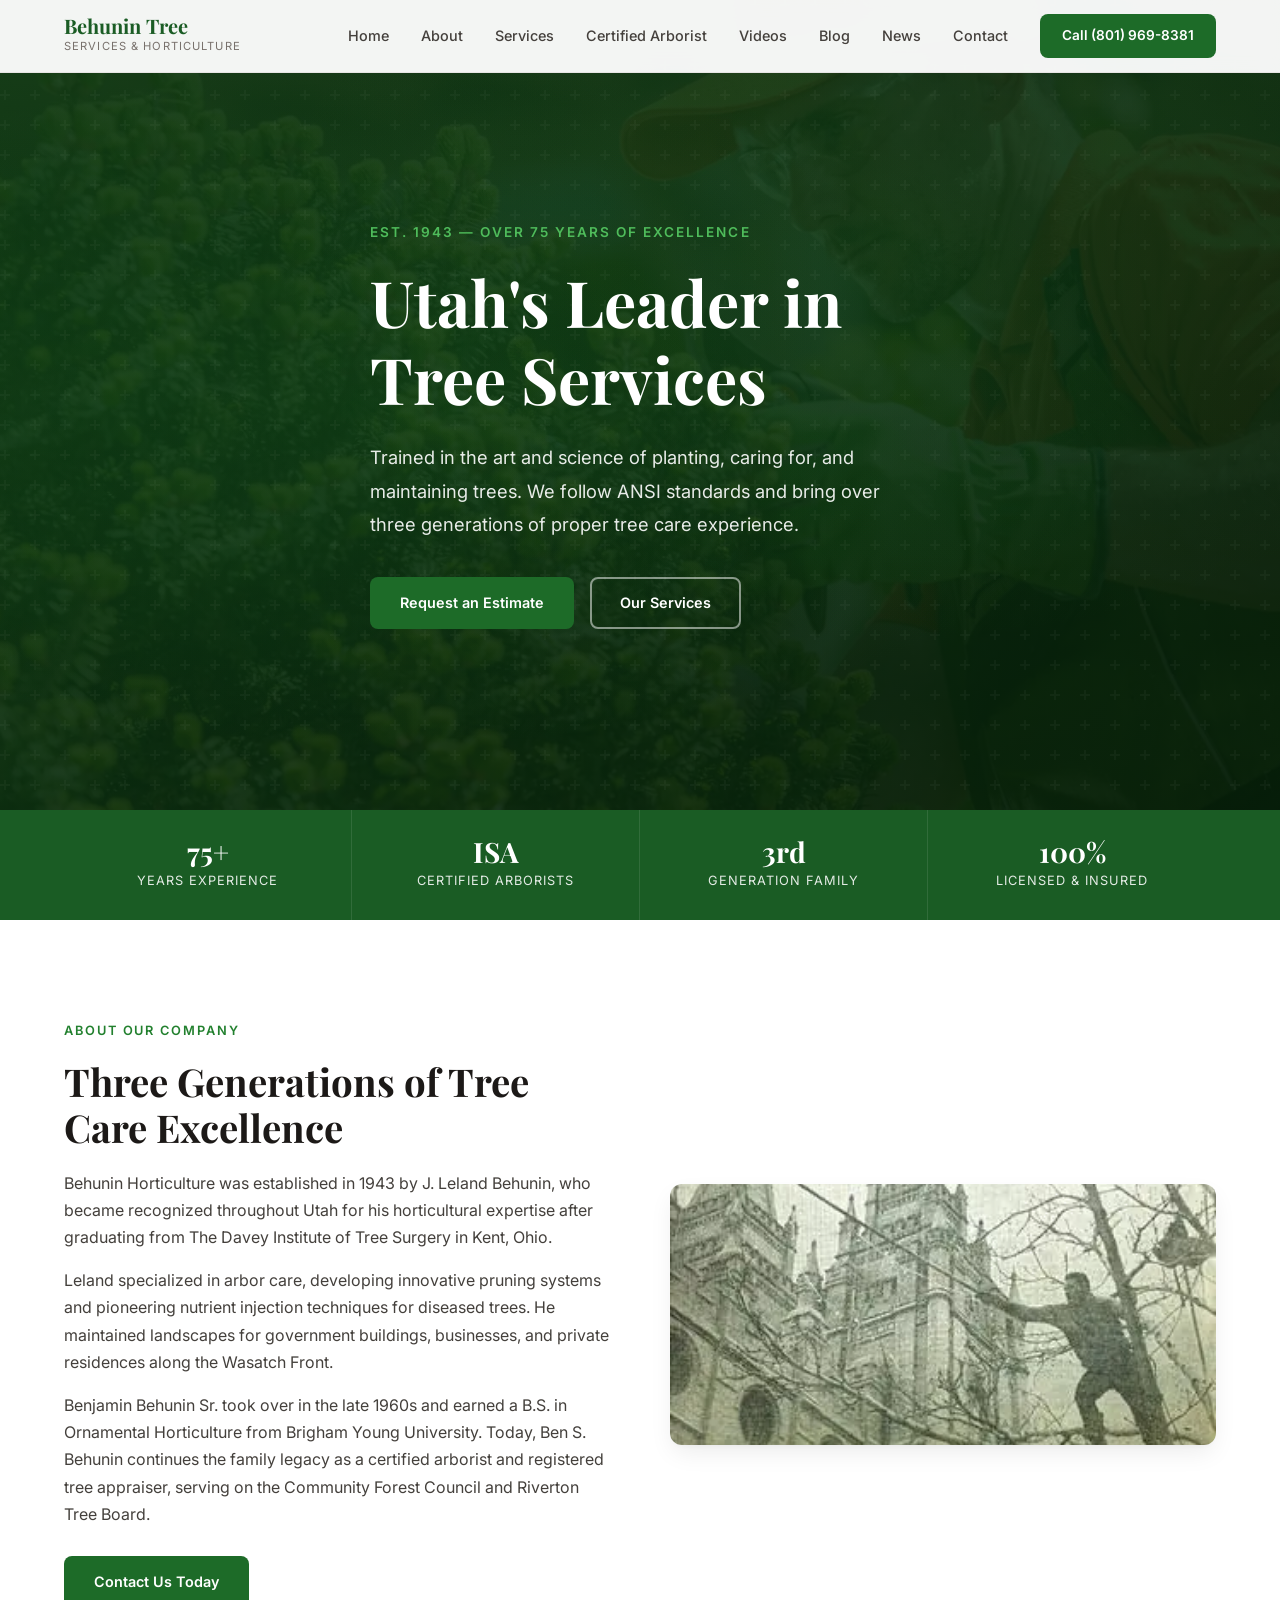
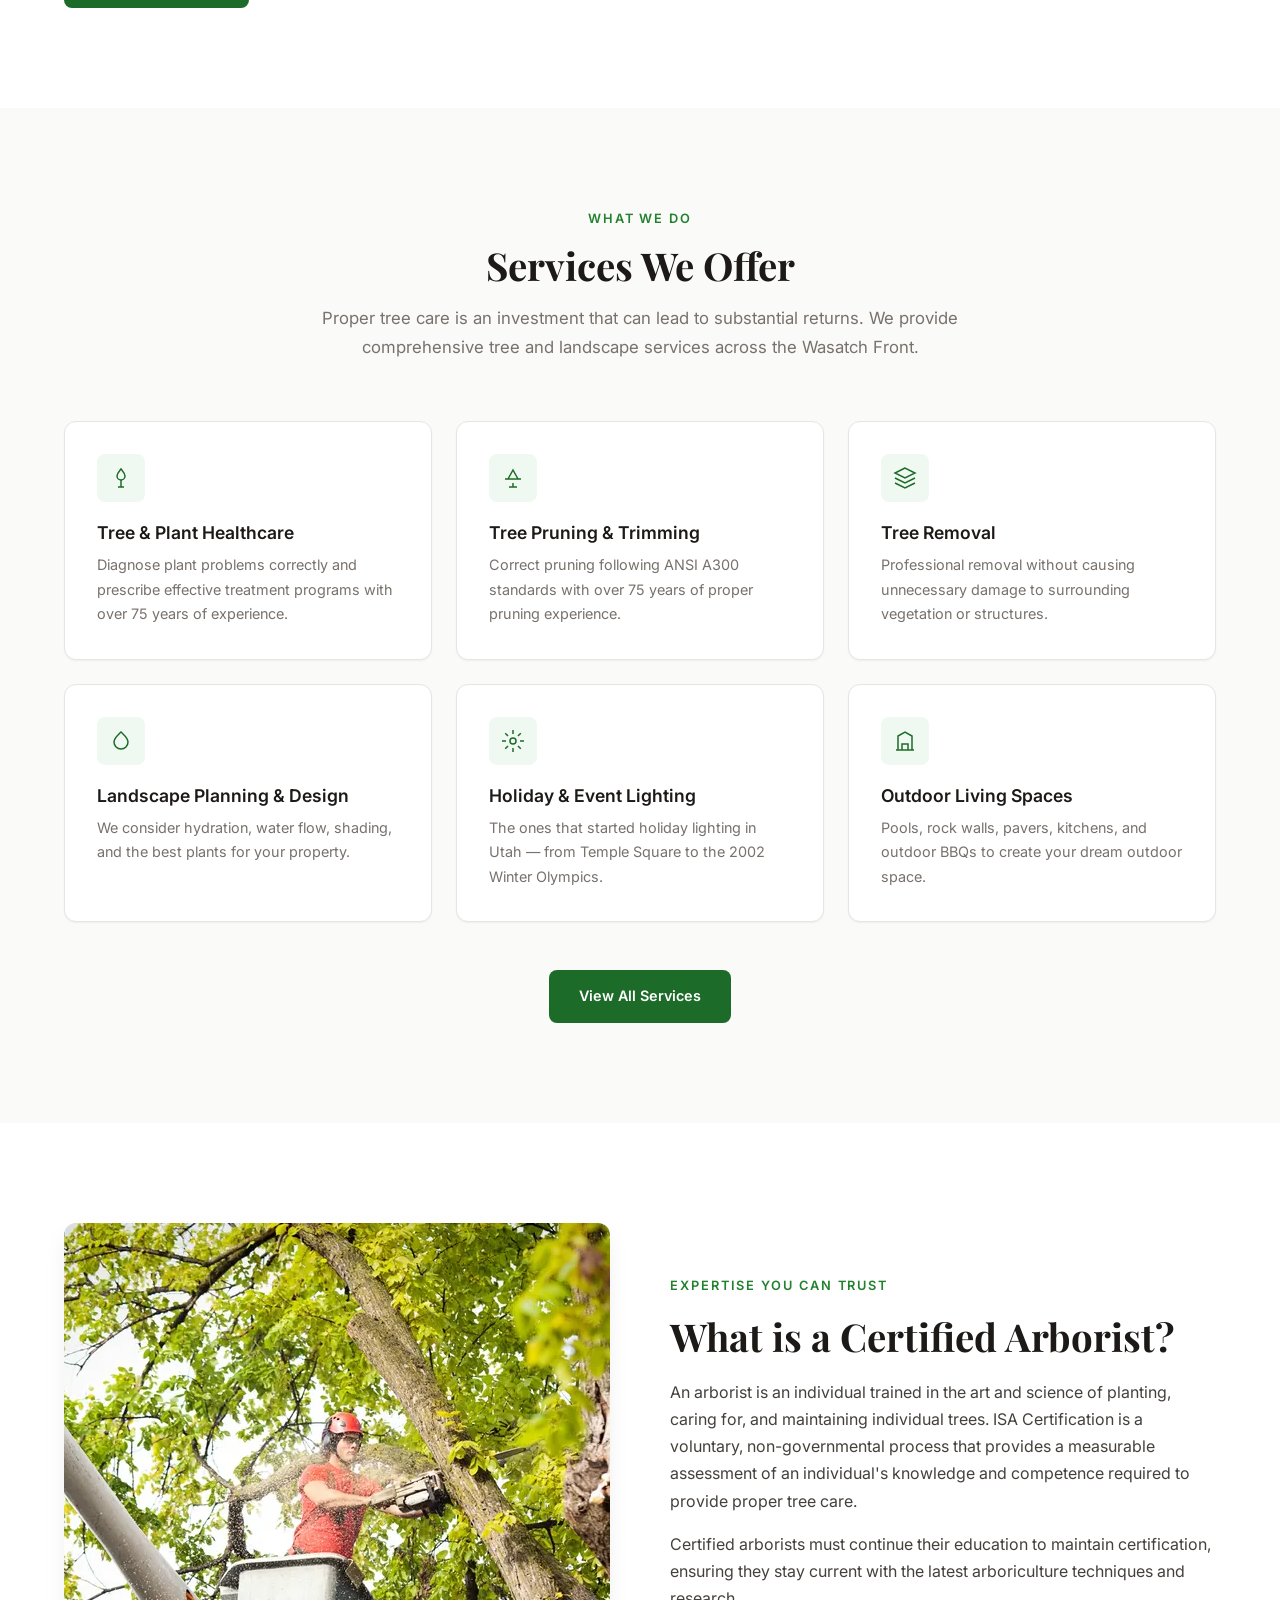
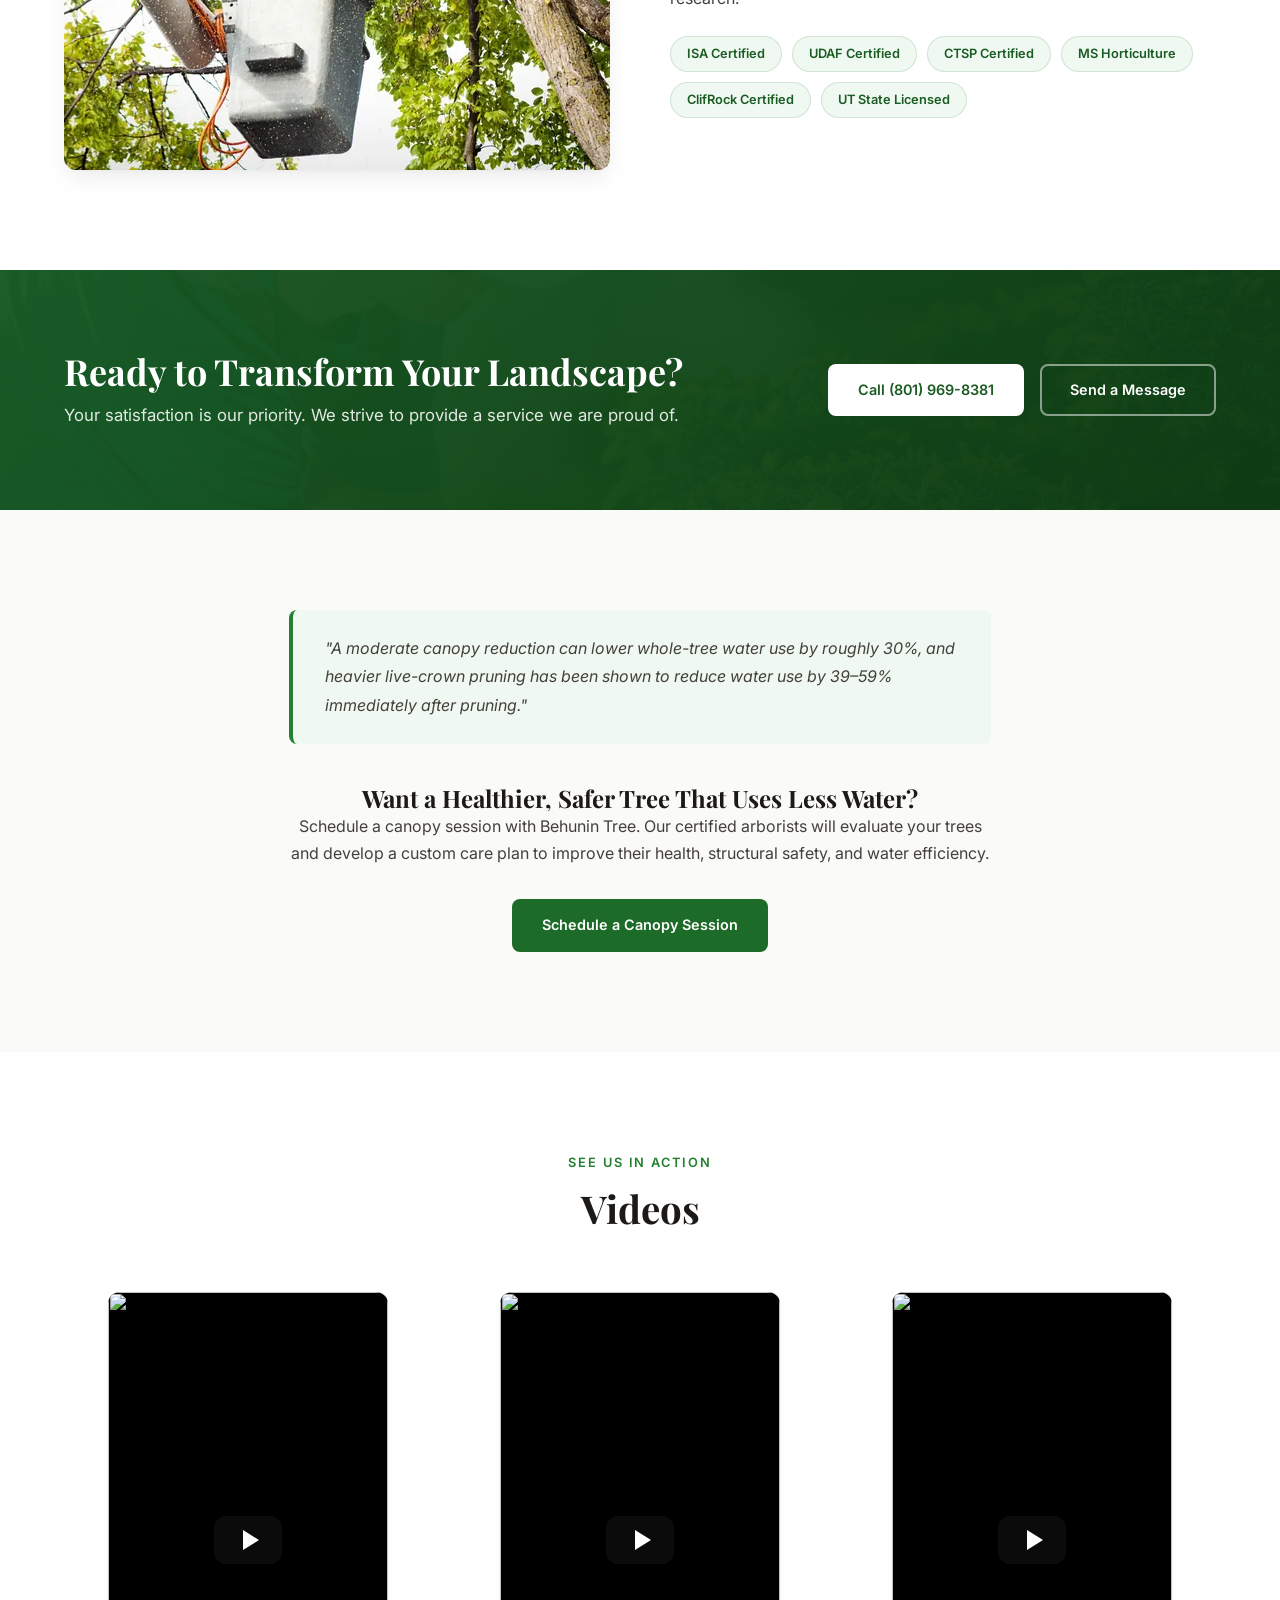
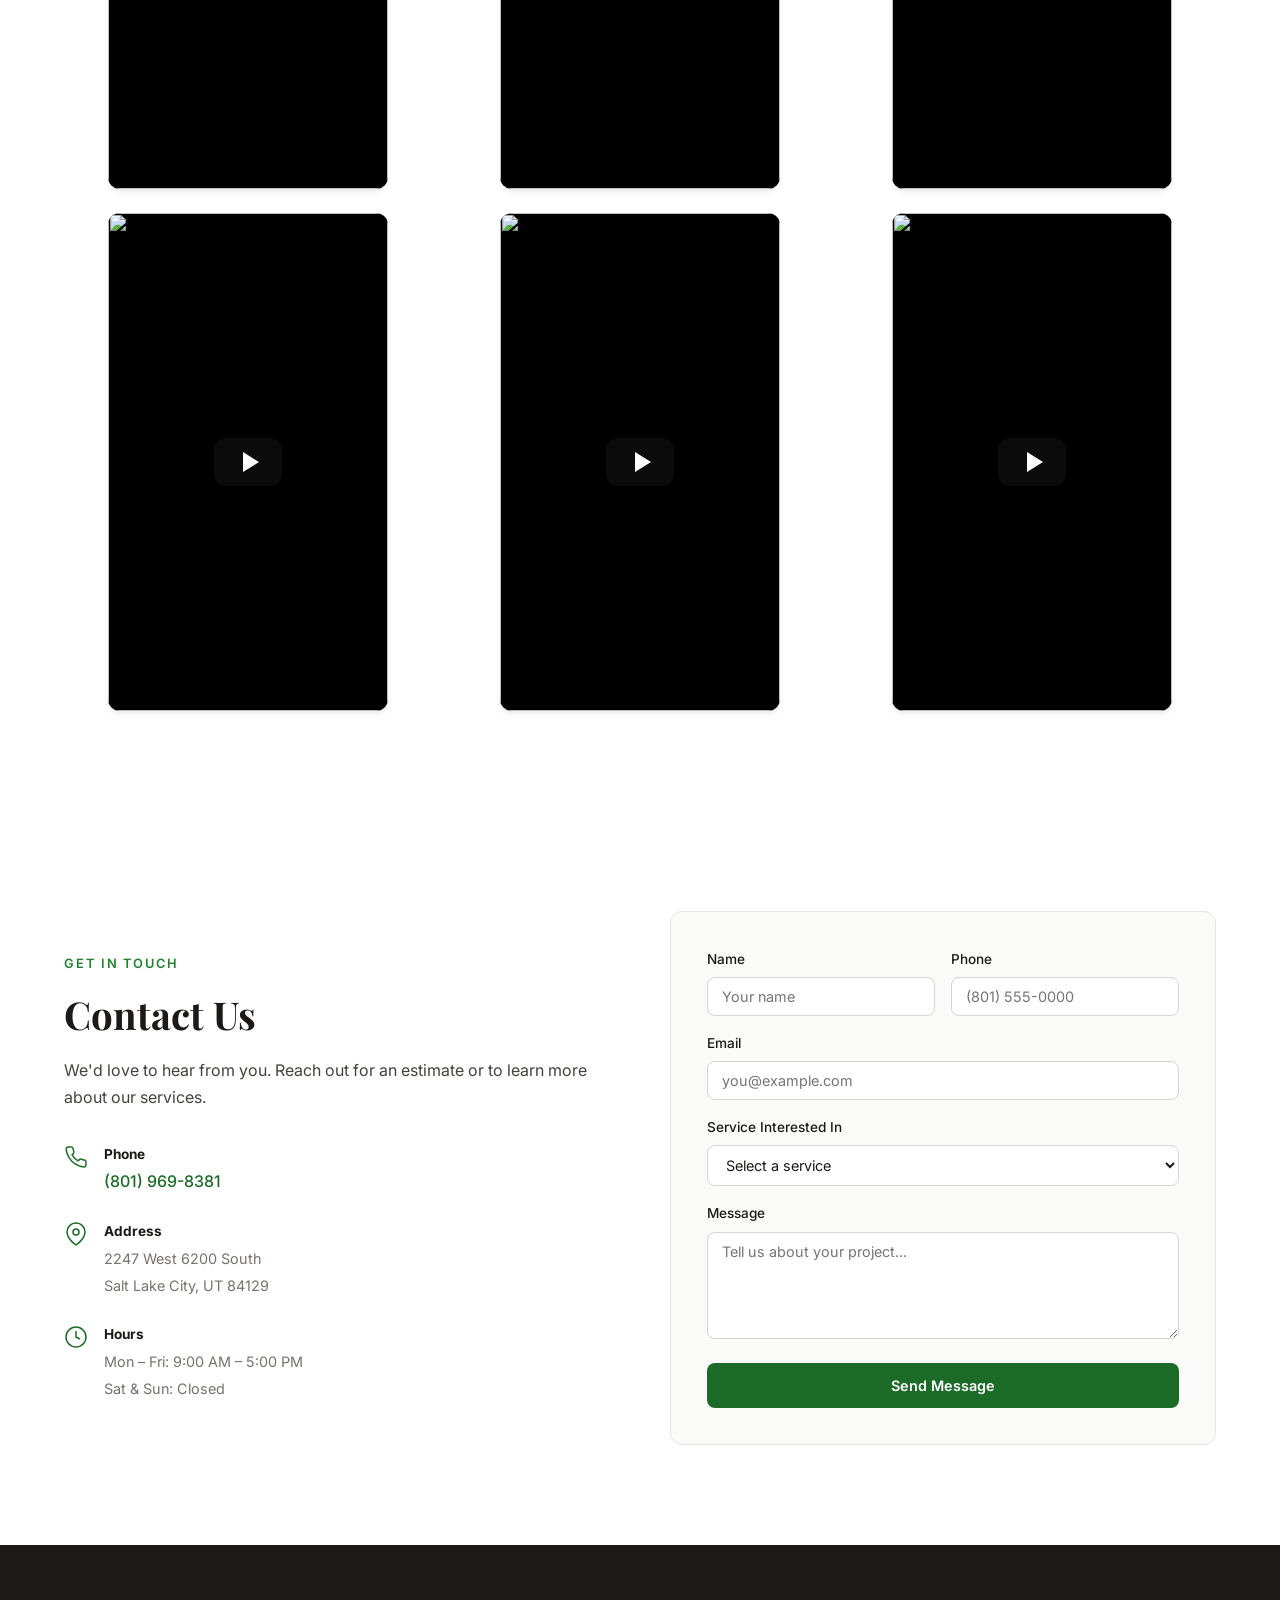
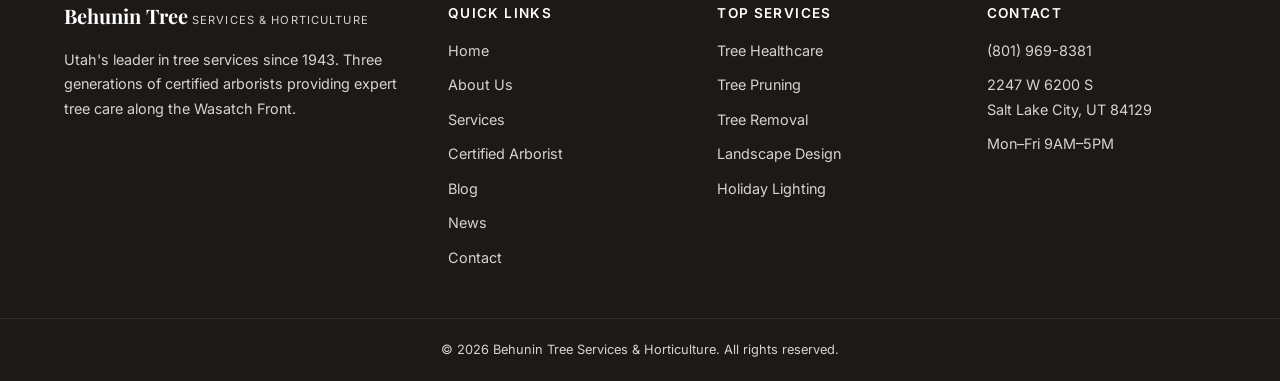
==== index.html @ 48c03c43 "Add favicon and tighten about-image compression Lighthouse logged a console error on every page beca" ====
<!DOCTYPE html>
<html lang="en">
<head>
  <meta charset="UTF-8">
  <meta name="viewport" content="width=device-width, initial-scale=1.0">
  <title>Behunin Tree Services & Horticulture | Utah's Leader in Tree Services</title>
  <meta name="description" content="Behunin Tree Services & Horticulture — Utah's leader in tree care since 1943. Certified arborists providing tree pruning, removal, healthcare, landscaping, and more.">

  <!-- Preload LCP hero image (responsive) -->
  <link rel="preload" as="image" type="image/webp"
        href="img/homepage-hero-800.webp"
        imagesrcset="img/homepage-hero-800.webp 800w, img/homepage-hero-1920.webp 1920w"
        imagesizes="100vw"
        fetchpriority="high">

  <!-- Fonts: preconnect + preload; script.js appends the stylesheet asynchronously -->
  <link rel="preconnect" href="https://fonts.googleapis.com">
  <link rel="preconnect" href="https://fonts.gstatic.com" crossorigin>
  <link rel="preload" as="style"
        href="https://fonts.googleapis.com/css2?family=Inter:wght@400;500;600;700&family=Playfair+Display:wght@600;700&display=swap">
  <noscript><link rel="stylesheet"
        href="https://fonts.googleapis.com/css2?family=Inter:wght@400;500;600;700&family=Playfair+Display:wght@600;700&display=swap"></noscript>
  <link rel="icon" href="/favicon.ico" sizes="32x32">
  <link rel="icon" type="image/png" href="/favicon-32.png" sizes="32x32">
  <link rel="apple-touch-icon" href="/apple-touch-icon.png">

  <link rel="stylesheet" href="styles.css">
</head>
<body>

  <!-- Header -->
  <header class="header" id="header">
    <div class="container header-inner">
      <a href="/" class="logo">
        <span class="logo-name">Behunin Tree</span>
        <span class="logo-sub">Services & Horticulture</span>
      </a>
      <nav class="nav" id="nav">
        <a href="/" class="nav-link">Home</a>
        <a href="#about" class="nav-link">About</a>
        <a href="services.html" class="nav-link">Services</a>
        <a href="#arborist" class="nav-link">Certified Arborist</a>
        <a href="#videos" class="nav-link">Videos</a>
        <a href="blog.html" class="nav-link">Blog</a>
        <a href="news.html" class="nav-link">News</a>
        <a href="#contact" class="nav-link">Contact</a>
        <a href="tel:8019698381" class="btn btn-sm">Call (801) 969-8381</a>
      </nav>
      <button class="menu-toggle" id="menuToggle" aria-label="Toggle menu">
        <span></span><span></span><span></span>
      </button>
    </div>
  </header>

  <!-- Hero -->
  <section class="hero" id="home">
    <div class="hero-overlay"></div>
    <div class="container hero-content">
      <p class="hero-tag">Est. 1943 &mdash; Over 75 Years of Excellence</p>
      <h1>Utah's Leader in<br>Tree Services</h1>
      <p class="hero-desc">Trained in the art and science of planting, caring for, and maintaining trees. We follow ANSI standards and bring over three generations of proper tree care experience.</p>
      <div class="hero-actions">
        <a href="#contact" class="btn">Request an Estimate</a>
        <a href="services.html" class="btn btn-outline">Our Services</a>
      </div>
    </div>
  </section>

  <!-- Trust Bar -->
  <section class="trust-bar">
    <div class="container trust-inner">
      <div class="trust-item">
        <strong>75+</strong>
        <span>Years Experience</span>
      </div>
      <div class="trust-item">
        <strong>ISA</strong>
        <span>Certified Arborists</span>
      </div>
      <div class="trust-item">
        <strong>3rd</strong>
        <span>Generation Family</span>
      </div>
      <div class="trust-item">
        <strong>100%</strong>
        <span>Licensed & Insured</span>
      </div>
    </div>
  </section>

  <!-- About -->
  <section class="section" id="about">
    <div class="container">
      <div class="two-col">
        <div class="col-text">
          <p class="section-tag">About Our Company</p>
          <h2>Three Generations of Tree Care Excellence</h2>
          <p>Behunin Horticulture was established in 1943 by J. Leland Behunin, who became recognized throughout Utah for his horticultural expertise after graduating from The Davey Institute of Tree Surgery in Kent, Ohio.</p>
          <p>Leland specialized in arbor care, developing innovative pruning systems and pioneering nutrient injection techniques for diseased trees. He maintained landscapes for government buildings, businesses, and private residences along the Wasatch Front.</p>
          <p>Benjamin Behunin Sr. took over in the late 1960s and earned a B.S. in Ornamental Horticulture from Brigham Young University. Today, Ben S. Behunin continues the family legacy as a certified arborist and registered tree appraiser, serving on the Community Forest Council and Riverton Tree Board.</p>
          <a href="#contact" class="btn">Contact Us Today</a>
        </div>
        <div class="col-image about-image">
          <picture>
            <source type="image/webp" srcset="img/christmas-lights-history-01.webp">
            <img src="img/christmas-lights-history-01.jpg"
                 alt="Historic photo of Behunin worker stringing lights at Temple Square"
                 class="section-img" width="320" height="261" loading="lazy" decoding="async">
          </picture>
        </div>
      </div>
    </div>
  </section>

  <!-- Services Preview -->
  <section class="section section-alt" id="services">
    <div class="container">
      <div class="section-header">
        <p class="section-tag">What We Do</p>
        <h2>Services We Offer</h2>
        <p class="section-subtitle">Proper tree care is an investment that can lead to substantial returns. We provide comprehensive tree and landscape services across the Wasatch Front.</p>
      </div>
      <div class="services-grid">

        <div class="service-card">
          <div class="service-icon">
            <svg viewBox="0 0 24 24" fill="none" stroke="currentColor" stroke-width="1.5" aria-hidden="true"><path d="M12 3c-1.5 2-4 4-4 7a4 4 0 008 0c0-3-2.5-5-4-7z"/><path d="M12 14v7"/><path d="M9 21h6"/></svg>
          </div>
          <h3>Tree & Plant Healthcare</h3>
          <p>Diagnose plant problems correctly and prescribe effective treatment programs with over 75 years of experience.</p>
        </div>

        <div class="service-card">
          <div class="service-icon">
            <svg viewBox="0 0 24 24" fill="none" stroke="currentColor" stroke-width="1.5" aria-hidden="true"><path d="M8 21h8m-4-4v4m-5-8l5-9 5 9"/><path d="M4 13h16"/></svg>
          </div>
          <h3>Tree Pruning & Trimming</h3>
          <p>Correct pruning following ANSI A300 standards with over 75 years of proper pruning experience.</p>
        </div>

        <div class="service-card">
          <div class="service-icon">
            <svg viewBox="0 0 24 24" fill="none" stroke="currentColor" stroke-width="1.5" aria-hidden="true"><path d="M12 2L2 7l10 5 10-5-10-5z"/><path d="M2 17l10 5 10-5"/><path d="M2 12l10 5 10-5"/></svg>
          </div>
          <h3>Tree Removal</h3>
          <p>Professional removal without causing unnecessary damage to surrounding vegetation or structures.</p>
        </div>

        <div class="service-card">
          <div class="service-icon">
            <svg viewBox="0 0 24 24" fill="none" stroke="currentColor" stroke-width="1.5" aria-hidden="true"><path d="M12 3c4 4 7 6 7 10a7 7 0 01-14 0c0-4 3-6 7-10z"/></svg>
          </div>
          <h3>Landscape Planning & Design</h3>
          <p>We consider hydration, water flow, shading, and the best plants for your property.</p>
        </div>

        <div class="service-card">
          <div class="service-icon">
            <svg viewBox="0 0 24 24" fill="none" stroke="currentColor" stroke-width="1.5" aria-hidden="true"><circle cx="12" cy="12" r="3"/><path d="M12 1v4m0 14v4M4.22 4.22l2.83 2.83m9.9 9.9l2.83 2.83M1 12h4m14 0h4M4.22 19.78l2.83-2.83m9.9-9.9l2.83-2.83"/></svg>
          </div>
          <h3>Holiday & Event Lighting</h3>
          <p>The ones that started holiday lighting in Utah — from Temple Square to the 2002 Winter Olympics.</p>
        </div>

        <div class="service-card">
          <div class="service-icon">
            <svg viewBox="0 0 24 24" fill="none" stroke="currentColor" stroke-width="1.5" aria-hidden="true"><path d="M3 21h18M5 21V7l7-4 7 4v14"/><path d="M9 21v-6h6v6"/></svg>
          </div>
          <h3>Outdoor Living Spaces</h3>
          <p>Pools, rock walls, pavers, kitchens, and outdoor BBQs to create your dream outdoor space.</p>
        </div>

      </div>
      <div class="section-footer">
        <a href="services.html" class="btn">View All Services</a>
      </div>
    </div>
  </section>

  <!-- Certified Arborist -->
  <section class="section" id="arborist">
    <div class="container">
      <div class="two-col two-col-reverse">
        <div class="col-text">
          <p class="section-tag">Expertise You Can Trust</p>
          <h2>What is a Certified Arborist?</h2>
          <p>An arborist is an individual trained in the art and science of planting, caring for, and maintaining individual trees. ISA Certification is a voluntary, non-governmental process that provides a measurable assessment of an individual's knowledge and competence required to provide proper tree care.</p>
          <p>Certified arborists must continue their education to maintain certification, ensuring they stay current with the latest arboriculture techniques and research.</p>
          <div class="credentials">
            <div class="credential">ISA Certified</div>
            <div class="credential">UDAF Certified</div>
            <div class="credential">CTSP Certified</div>
            <div class="credential">MS Horticulture</div>
            <div class="credential">ClifRock Certified</div>
            <div class="credential">UT State Licensed</div>
          </div>
        </div>
        <div class="col-image arborist-image">
          <picture>
            <source type="image/webp"
                    srcset="img/arborist-tree-trimming-bucket-truck-410.webp 410w,
                            img/arborist-tree-trimming-bucket-truck-820.webp 820w"
                    sizes="(max-width: 768px) 100vw, 50vw">
            <img src="img/arborist-tree-trimming-bucket-truck-820.jpg"
                 srcset="img/arborist-tree-trimming-bucket-truck-410.jpg 410w,
                         img/arborist-tree-trimming-bucket-truck-820.jpg 820w"
                 sizes="(max-width: 768px) 100vw, 50vw"
                 alt="Certified arborist trimming a tree from a bucket truck"
                 class="section-img" width="820" height="547" loading="lazy" decoding="async">
          </picture>
        </div>
      </div>
    </div>
  </section>

  <!-- CTA Banner -->
  <section class="cta-banner">
    <div class="container cta-inner">
      <div>
        <h2>Ready to Transform Your Landscape?</h2>
        <p>Your satisfaction is our priority. We strive to provide a service we are proud of.</p>
      </div>
      <div class="cta-actions">
        <a href="tel:8019698381" class="btn btn-white">Call (801) 969-8381</a>
        <a href="#contact" class="btn btn-outline-white">Send a Message</a>
      </div>
    </div>
  </section>

  <!-- Canopy Session CTA -->
  <section class="section canopy-cta">
    <div class="container canopy-inner">
      <blockquote class="canopy-quote">
        "A moderate canopy reduction can lower whole-tree water use by roughly 30%, and heavier live-crown pruning has been shown to reduce water use by 39–59% immediately after pruning."
      </blockquote>
      <h2>Want a Healthier, Safer Tree That Uses Less Water?</h2>
      <p class="canopy-desc">Schedule a canopy session with Behunin Tree. Our certified arborists will evaluate your trees and develop a custom care plan to improve their health, structural safety, and water efficiency.</p>
      <a href="#contact" class="btn">Schedule a Canopy Session</a>
    </div>
  </section>

  <!-- Videos -->
  <section class="section" id="videos">
    <div class="container">
      <div class="section-header">
        <p class="section-tag">See Us In Action</p>
        <h2>Videos</h2>
      </div>
      <div class="videos-grid">
        <div class="video-short">
          <button type="button" class="yt-facade" data-id="Wlui0Yz3RxI" aria-label="Play Behunin Tree video">
            <img src="https://i.ytimg.com/vi/Wlui0Yz3RxI/hqdefault.jpg" alt="" width="480" height="360" loading="lazy" decoding="async">
            <span class="yt-play" aria-hidden="true"></span>
          </button>
        </div>
        <div class="video-short">
          <button type="button" class="yt-facade" data-id="vTKrvCnYVsA" aria-label="Play Behunin Tree video">
            <img src="https://i.ytimg.com/vi/vTKrvCnYVsA/hqdefault.jpg" alt="" width="480" height="360" loading="lazy" decoding="async">
            <span class="yt-play" aria-hidden="true"></span>
          </button>
        </div>
        <div class="video-short">
          <button type="button" class="yt-facade" data-id="L1S1U7MrhV4" aria-label="Play Behunin Tree video">
            <img src="https://i.ytimg.com/vi/L1S1U7MrhV4/hqdefault.jpg" alt="" width="480" height="360" loading="lazy" decoding="async">
            <span class="yt-play" aria-hidden="true"></span>
          </button>
        </div>
        <div class="video-short">
          <button type="button" class="yt-facade" data-id="Qgtbas8K6gI" aria-label="Play Behunin Tree video">
            <img src="https://i.ytimg.com/vi/Qgtbas8K6gI/hqdefault.jpg" alt="" width="480" height="360" loading="lazy" decoding="async">
            <span class="yt-play" aria-hidden="true"></span>
          </button>
        </div>
        <div class="video-short">
          <button type="button" class="yt-facade" data-id="2xZCDJgbU5U" aria-label="Play Behunin Tree video">
            <img src="https://i.ytimg.com/vi/2xZCDJgbU5U/hqdefault.jpg" alt="" width="480" height="360" loading="lazy" decoding="async">
            <span class="yt-play" aria-hidden="true"></span>
          </button>
        </div>
        <div class="video-short">
          <button type="button" class="yt-facade" data-id="pQglUbuRijQ" aria-label="Play Behunin Tree video">
            <img src="https://i.ytimg.com/vi/pQglUbuRijQ/hqdefault.jpg" alt="" width="480" height="360" loading="lazy" decoding="async">
            <span class="yt-play" aria-hidden="true"></span>
          </button>
        </div>
      </div>
    </div>
  </section>

  <!-- Contact -->
  <section class="section" id="contact">
    <div class="container">
      <div class="two-col">
        <div class="col-text">
          <p class="section-tag">Get In Touch</p>
          <h2>Contact Us</h2>
          <p>We'd love to hear from you. Reach out for an estimate or to learn more about our services.</p>

          <div class="contact-info">
            <div class="contact-item">
              <svg viewBox="0 0 24 24" fill="none" stroke="currentColor" stroke-width="1.5" width="24" height="24" aria-hidden="true"><path d="M22 16.92v3a2 2 0 01-2.18 2 19.79 19.79 0 01-8.63-3.07 19.5 19.5 0 01-6-6 19.79 19.79 0 01-3.07-8.67A2 2 0 014.11 2h3a2 2 0 012 1.72c.127.96.361 1.903.7 2.81a2 2 0 01-.45 2.11L8.09 9.91a16 16 0 006 6l1.27-1.27a2 2 0 012.11-.45c.907.339 1.85.573 2.81.7A2 2 0 0122 16.92z"/></svg>
              <div>
                <strong>Phone</strong>
                <a href="tel:8019698381">(801) 969-8381</a>
              </div>
            </div>
            <div class="contact-item">
              <svg viewBox="0 0 24 24" fill="none" stroke="currentColor" stroke-width="1.5" width="24" height="24" aria-hidden="true"><path d="M21 10c0 7-9 13-9 13s-9-6-9-13a9 9 0 0118 0z"/><circle cx="12" cy="10" r="3"/></svg>
              <div>
                <strong>Address</strong>
                <span>2247 West 6200 South<br>Salt Lake City, UT 84129</span>
              </div>
            </div>
            <div class="contact-item">
              <svg viewBox="0 0 24 24" fill="none" stroke="currentColor" stroke-width="1.5" width="24" height="24" aria-hidden="true"><circle cx="12" cy="12" r="10"/><path d="M12 6v6l4 2"/></svg>
              <div>
                <strong>Hours</strong>
                <span>Mon – Fri: 9:00 AM – 5:00 PM<br>Sat & Sun: Closed</span>
              </div>
            </div>
          </div>
        </div>
        <div class="col-form">
          <form class="contact-form" id="contactForm" name="contact" method="POST" action="/thanks.html" data-netlify="true">
            <input type="hidden" name="form-name" value="contact">
            <div class="form-row">
              <div class="form-group">
                <label for="name">Name</label>
                <input type="text" id="name" name="name" required placeholder="Your name" autocomplete="name">
              </div>
              <div class="form-group">
                <label for="phone">Phone</label>
                <input type="tel" id="phone" name="phone" placeholder="(801) 555-0000" autocomplete="tel">
              </div>
            </div>
            <div class="form-group">
              <label for="email">Email</label>
              <input type="email" id="email" name="email" required placeholder="you@example.com" autocomplete="email">
            </div>
            <div class="form-group">
              <label for="service">Service Interested In</label>
              <select id="service" name="service">
                <option value="">Select a service</option>
                <option>Tree & Plant Healthcare</option>
                <option>Tree Pruning & Trimming</option>
                <option>Tree Removal</option>
                <option>Tree Transplanting</option>
                <option>Landscape Planning & Design</option>
                <option>Holiday & Event Lighting</option>
                <option>Outdoor Living Spaces</option>
                <option>Sprinkler Systems</option>
                <option>Shrub Pruning & Trimming</option>
                <option>Hydroseeding</option>
                <option>Annual Flower Planting</option>
                <option>WATS Chemical Treatment</option>
                <option>Other</option>
              </select>
            </div>
            <div class="form-group">
              <label for="message">Message</label>
              <textarea id="message" name="message" rows="5" required placeholder="Tell us about your project..."></textarea>
            </div>
            <button type="submit" class="btn btn-full">Send Message</button>
          </form>
        </div>
      </div>
    </div>
  </section>

  <!-- Footer -->
  <footer class="footer">
    <div class="container footer-inner">
      <div class="footer-brand">
        <span class="logo-name">Behunin Tree</span>
        <span class="logo-sub">Services & Horticulture</span>
        <p class="footer-desc">Utah's leader in tree services since 1943. Three generations of certified arborists providing expert tree care along the Wasatch Front.</p>
      </div>
      <div class="footer-links">
        <h3>Quick Links</h3>
        <a href="/">Home</a>
        <a href="/#about">About Us</a>
        <a href="services.html">Services</a>
        <a href="/#arborist">Certified Arborist</a>
        <a href="blog.html">Blog</a>
        <a href="news.html">News</a>
        <a href="/#contact">Contact</a>
      </div>
      <div class="footer-links">
        <h3>Top Services</h3>
        <a href="services.html">Tree Healthcare</a>
        <a href="services.html">Tree Pruning</a>
        <a href="services.html">Tree Removal</a>
        <a href="services.html">Landscape Design</a>
        <a href="services.html">Holiday Lighting</a>
      </div>
      <div class="footer-links">
        <h3>Contact</h3>
        <a href="tel:8019698381">(801) 969-8381</a>
        <span>2247 W 6200 S<br>Salt Lake City, UT 84129</span>
        <span>Mon–Fri 9AM–5PM</span>
      </div>
    </div>
    <div class="footer-bottom">
      <div class="container">
        <p>&copy; 2026 Behunin Tree Services & Horticulture. All rights reserved.</p>
      </div>
    </div>
  </footer>

  <script src="script.js" defer></script>
</body>
</html>
---- styles.css ----
/* ========== Reset & Base ========== */
*, *::before, *::after {
  margin: 0;
  padding: 0;
  box-sizing: border-box;
}

:root {
  --green-900: #0f3d15;
  --green-800: #1a5c24;
  --green-700: #1d6b28;
  --green-600: #22802e;
  --green-500: #2a9d36;
  --green-400: #4fbc5b;
  --green-50: #f0f9f1;
  --stone-900: #1c1917;
  --stone-700: #44403c;
  --stone-500: #78716c;
  --stone-300: #d6d3d1;
  --stone-200: #e7e5e4;
  --stone-100: #f5f5f4;
  --stone-50: #fafaf9;
  --white: #ffffff;
  --font-body: 'Inter', -apple-system, BlinkMacSystemFont, sans-serif;
  --font-heading: 'Playfair Display', Georgia, serif;
  --shadow-sm: 0 1px 2px rgba(0,0,0,0.05);
  --shadow-md: 0 4px 6px -1px rgba(0,0,0,0.07), 0 2px 4px -2px rgba(0,0,0,0.05);
  --shadow-lg: 0 10px 25px -3px rgba(0,0,0,0.08), 0 4px 6px -4px rgba(0,0,0,0.04);
  --radius: 8px;
  --radius-lg: 12px;
}

html {
  scroll-behavior: smooth;
  scroll-padding-top: 80px;
}

body {
  font-family: var(--font-body);
  color: var(--stone-700);
  line-height: 1.7;
  background: var(--white);
  -webkit-font-smoothing: antialiased;
}

img { max-width: 100%; display: block; }

a {
  color: inherit;
  text-decoration: none;
}

h1, h2, h3, h4 {
  font-family: var(--font-heading);
  color: var(--stone-900);
  line-height: 1.2;
}

.container {
  max-width: 1200px;
  margin: 0 auto;
  padding: 0 24px;
}

/* ========== Header ========== */
.header {
  position: fixed;
  top: 0;
  left: 0;
  right: 0;
  z-index: 1000;
  background: rgba(255,255,255,0.95);
  backdrop-filter: blur(10px);
  border-bottom: 1px solid var(--stone-200);
  transition: box-shadow 0.3s;
}

.header.scrolled {
  box-shadow: var(--shadow-md);
}

.header-inner {
  display: flex;
  align-items: center;
  justify-content: space-between;
  height: 72px;
}

.logo {
  display: flex;
  flex-direction: column;
}

.logo-name {
  font-family: var(--font-heading);
  font-size: 1.25rem;
  font-weight: 700;
  color: var(--green-800);
  line-height: 1.1;
}

.logo-sub {
  font-size: 0.7rem;
  color: var(--stone-500);
  text-transform: uppercase;
  letter-spacing: 0.1em;
}

.footer .logo-name {
  color: var(--white);
}

.footer .logo-sub {
  color: var(--stone-500);
}

.nav {
  display: flex;
  align-items: center;
  gap: 32px;
}

.nav-link {
  font-size: 0.9rem;
  font-weight: 500;
  color: var(--stone-700);
  transition: color 0.2s;
  position: relative;
}

.nav-link:hover {
  color: var(--green-700);
}

.nav-link::after {
  content: '';
  position: absolute;
  bottom: -4px;
  left: 0;
  right: 0;
  height: 2px;
  background: var(--green-600);
  transform: scaleX(0);
  transition: transform 0.2s;
}

.nav-link:hover::after {
  transform: scaleX(1);
}

/* Buttons */
.btn {
  display: inline-flex;
  align-items: center;
  justify-content: center;
  padding: 12px 28px;
  font-family: var(--font-body);
  font-size: 0.9rem;
  font-weight: 600;
  border-radius: var(--radius);
  border: 2px solid transparent;
  cursor: pointer;
  transition: all 0.2s;
  background: var(--green-700);
  color: var(--white);
}

.btn:hover {
  background: var(--green-800);
  transform: translateY(-1px);
  box-shadow: var(--shadow-md);
}

.btn-sm {
  padding: 8px 20px;
  font-size: 0.85rem;
}

.btn-outline {
  background: transparent;
  color: var(--white);
  border-color: rgba(255,255,255,0.5);
}

.btn-outline:hover {
  background: rgba(255,255,255,0.15);
  border-color: var(--white);
}

.btn-white {
  background: var(--white);
  color: var(--green-800);
}

.btn-white:hover {
  background: var(--stone-100);
}

.btn-outline-white {
  background: transparent;
  color: var(--white);
  border-color: rgba(255,255,255,0.5);
}

.btn-outline-white:hover {
  background: rgba(255,255,255,0.1);
  border-color: var(--white);
}

.btn-full {
  width: 100%;
}

/* Mobile menu toggle */
.menu-toggle {
  display: none;
  flex-direction: column;
  gap: 5px;
  background: none;
  border: none;
  cursor: pointer;
  padding: 8px;
}

.menu-toggle span {
  display: block;
  width: 24px;
  height: 2px;
  background: var(--stone-900);
  border-radius: 2px;
  transition: all 0.3s;
}

/* ========== Hero ========== */
.hero {
  position: relative;
  min-height: 90vh;
  display: flex;
  align-items: center;
  background-color: var(--green-900);
  overflow: hidden;
  background-size: cover;
  background-position: center;
}

@media (max-width: 800px) {
  .hero {
    background-image:
      linear-gradient(135deg, rgba(15,61,21,0.88) 0%, rgba(10,46,16,0.82) 50%, rgba(6,31,9,0.9) 100%),
      image-set(url('img/homepage-hero-800.webp') type('image/webp') 1x,
                url('img/homepage-hero-800.jpg') type('image/jpeg') 1x);
  }
}

@media (min-width: 801px) {
  .hero {
    background-image:
      linear-gradient(135deg, rgba(15,61,21,0.88) 0%, rgba(10,46,16,0.82) 50%, rgba(6,31,9,0.9) 100%),
      image-set(url('img/homepage-hero-1920.webp') type('image/webp') 1x,
                url('img/homepage-hero-1920.jpg') type('image/jpeg') 1x);
  }
}

.hero::before {
  content: '';
  position: absolute;
  inset: 0;
  background:
    radial-gradient(ellipse at 30% 50%, rgba(34,128,46,0.15) 0%, transparent 60%),
    radial-gradient(ellipse at 70% 30%, rgba(42,157,54,0.1) 0%, transparent 50%);
}

.hero-overlay {
  position: absolute;
  inset: 0;
  background: url("data:image/svg+xml,%3Csvg width='60' height='60' viewBox='0 0 60 60' xmlns='http://www.w3.org/2000/svg'%3E%3Cg fill='none' fill-rule='evenodd'%3E%3Cg fill='%23ffffff' fill-opacity='0.03'%3E%3Cpath d='M36 34v-4h-2v4h-4v2h4v4h2v-4h4v-2h-4zm0-30V0h-2v4h-4v2h4v4h2V6h4V4h-4zM6 34v-4H4v4H0v2h4v4h2v-4h4v-2H6zM6 4V0H4v4H0v2h4v4h2V6h4V4H6z'/%3E%3C/g%3E%3C/g%3E%3C/svg%3E");
}

.hero-content {
  position: relative;
  z-index: 1;
  /* Only set vertical padding — .container supplies the 24px side gutters.
     A `padding` shorthand here would zero them out and push text to the edge. */
  padding-top: 120px;
  padding-bottom: 80px;
  max-width: 680px;
}

.hero-tag {
  font-size: 0.85rem;
  font-weight: 600;
  text-transform: uppercase;
  letter-spacing: 0.15em;
  color: var(--green-400);
  margin-bottom: 20px;
}

.hero h1 {
  font-size: clamp(2.5rem, 5vw, 4rem);
  color: var(--white);
  margin-bottom: 24px;
  font-weight: 700;
}

.hero-desc {
  font-size: 1.15rem;
  color: rgba(255,255,255,0.9);
  margin-bottom: 36px;
  max-width: 540px;
  line-height: 1.8;
}

.hero-actions {
  display: flex;
  gap: 16px;
  flex-wrap: wrap;
}

/* ========== Trust Bar ========== */
.trust-bar {
  background: var(--green-800);
  padding: 0;
}

.trust-inner {
  display: grid;
  grid-template-columns: repeat(4, 1fr);
}

.trust-item {
  display: flex;
  flex-direction: column;
  align-items: center;
  padding: 28px 16px;
  text-align: center;
  border-right: 1px solid rgba(255,255,255,0.1);
}

.trust-item:last-child {
  border-right: none;
}

.trust-item strong {
  font-family: var(--font-heading);
  font-size: 1.75rem;
  color: var(--white);
  line-height: 1;
  margin-bottom: 4px;
}

.trust-item span {
  font-size: 0.8rem;
  color: rgba(255,255,255,0.88);
  text-transform: uppercase;
  letter-spacing: 0.08em;
}

/* ========== Sections ========== */
.section {
  padding: 100px 0;
}

.section-alt {
  background: var(--stone-50);
}

.section-tag {
  font-size: 0.8rem;
  font-weight: 600;
  text-transform: uppercase;
  letter-spacing: 0.15em;
  color: var(--green-600);
  margin-bottom: 12px;
}

.section-header {
  text-align: center;
  max-width: 640px;
  margin: 0 auto 60px;
}

.section-header h2 {
  font-size: clamp(1.75rem, 3vw, 2.5rem);
  margin-bottom: 16px;
}

.section-subtitle {
  font-size: 1.05rem;
  color: var(--stone-500);
}

/* Two Column Layout */
.two-col {
  display: grid;
  grid-template-columns: 1fr 1fr;
  gap: 60px;
  align-items: center;
}

.two-col-reverse .col-text {
  order: 1;
}

.two-col-reverse .col-image {
  order: 0;
}

.col-text h2 {
  font-size: clamp(1.75rem, 3vw, 2.5rem);
  margin-bottom: 20px;
}

.col-text p {
  margin-bottom: 16px;
}

.col-text .btn {
  margin-top: 12px;
}

/* Section Images */
.section-img {
  width: 100%;
  border-radius: var(--radius-lg);
  aspect-ratio: 4/3;
  object-fit: cover;
  box-shadow: var(--shadow-lg);
}

/* Section Footer (view all link) */
.section-footer {
  text-align: center;
  margin-top: 48px;
}

/* ========== Page Hero (inner pages) ========== */
.page-hero {
  padding: 140px 0 60px;
  background-color: var(--green-900);
  background-size: cover;
  background-position: center;
}

@media (max-width: 800px) {
  .page-hero {
    background-image:
      linear-gradient(135deg, rgba(15,61,21,0.92) 0%, rgba(10,46,16,0.88) 50%, rgba(6,31,9,0.94) 100%),
      image-set(url('img/homepage-hero-800.webp') type('image/webp') 1x,
                url('img/homepage-hero-800.jpg') type('image/jpeg') 1x);
  }
}

@media (min-width: 801px) {
  .page-hero {
    background-image:
      linear-gradient(135deg, rgba(15,61,21,0.92) 0%, rgba(10,46,16,0.88) 50%, rgba(6,31,9,0.94) 100%),
      image-set(url('img/homepage-hero-1920.webp') type('image/webp') 1x,
                url('img/homepage-hero-1920.jpg') type('image/jpeg') 1x);
  }
}

.page-hero .hero-tag {
  font-size: 0.85rem;
  font-weight: 600;
  text-transform: uppercase;
  letter-spacing: 0.15em;
  color: var(--green-400);
  margin-bottom: 16px;
}

.page-hero h1 {
  font-size: clamp(2rem, 4vw, 3rem);
  color: var(--white);
  margin-bottom: 16px;
}

.page-hero-desc {
  font-size: 1.1rem;
  color: rgba(255,255,255,0.88);
  max-width: 600px;
  line-height: 1.7;
}

/* ========== Service Card with Image ========== */
.service-card-lg {
  padding: 0;
  overflow: hidden;
}

.service-card-img {
  width: 100%;
  height: 200px;
  object-fit: cover;
}

.service-card-body {
  padding: 28px;
}

.service-card-lg h3 {
  font-family: var(--font-heading);
  font-size: 1.25rem;
  margin-bottom: 12px;
}

.service-card-lg p {
  font-size: 0.9rem;
  color: var(--stone-500);
  line-height: 1.7;
}

/* ========== Article Cards (News Page) ========== */
.articles-grid {
  display: grid;
  grid-template-columns: repeat(auto-fill, minmax(340px, 1fr));
  gap: 32px;
}

.article-card {
  display: flex;
  flex-direction: column;
  background: var(--white);
  border-radius: var(--radius-lg);
  overflow: hidden;
  border: 1px solid var(--stone-200);
  box-shadow: var(--shadow-sm);
  transition: all 0.3s;
  text-decoration: none;
  color: inherit;
}

.article-card:hover {
  box-shadow: var(--shadow-lg);
  transform: translateY(-4px);
  border-color: var(--green-500);
}

.article-img {
  position: relative;
  overflow: hidden;
}

.article-img img {
  width: 100%;
  height: 220px;
  object-fit: cover;
  transition: transform 0.4s;
}

.article-card:hover .article-img img {
  transform: scale(1.05);
}

.article-source {
  position: absolute;
  top: 12px;
  left: 12px;
  background: var(--green-800);
  color: var(--white);
  font-size: 0.75rem;
  font-weight: 600;
  padding: 4px 12px;
  border-radius: 100px;
  text-transform: uppercase;
  letter-spacing: 0.05em;
}

.article-body {
  padding: 24px;
  flex: 1;
  display: flex;
  flex-direction: column;
}

.article-date {
  font-size: 0.8rem;
  color: var(--stone-500);
  margin-bottom: 8px;
}

.article-body h3 {
  font-family: var(--font-heading);
  font-size: 1.2rem;
  line-height: 1.35;
  margin-bottom: 12px;
  color: var(--stone-900);
}

.article-body p {
  font-size: 0.9rem;
  color: var(--stone-500);
  line-height: 1.7;
  flex: 1;
}

.article-link {
  display: inline-block;
  margin-top: 16px;
  font-size: 0.85rem;
  font-weight: 600;
  color: var(--green-700);
  transition: color 0.2s;
}

.article-card:hover .article-link {
  color: var(--green-500);
}

@media (max-width: 768px) {
  .articles-grid {
    grid-template-columns: 1fr;
  }
}

/* ========== Services Grid ========== */
.services-grid {
  display: grid;
  grid-template-columns: repeat(auto-fill, minmax(300px, 1fr));
  gap: 24px;
}

.service-card {
  background: var(--white);
  border-radius: var(--radius-lg);
  padding: 32px;
  box-shadow: var(--shadow-sm);
  border: 1px solid var(--stone-200);
  transition: all 0.3s;
}

.service-card:hover {
  box-shadow: var(--shadow-lg);
  transform: translateY(-4px);
  border-color: var(--green-500);
}

.service-icon {
  width: 48px;
  height: 48px;
  background: var(--green-50);
  border-radius: var(--radius);
  display: flex;
  align-items: center;
  justify-content: center;
  margin-bottom: 20px;
  color: var(--green-700);
}

.service-icon svg {
  width: 24px;
  height: 24px;
}

.service-card h3 {
  font-family: var(--font-body);
  font-size: 1.1rem;
  font-weight: 600;
  margin-bottom: 10px;
}

.service-card p {
  font-size: 0.9rem;
  color: var(--stone-500);
  line-height: 1.7;
}

/* ========== Credentials ========== */
.credentials {
  display: flex;
  flex-wrap: wrap;
  gap: 10px;
  margin-top: 24px;
}

.credential {
  padding: 6px 16px;
  background: var(--green-50);
  color: var(--green-800);
  font-size: 0.8rem;
  font-weight: 600;
  border-radius: 100px;
  border: 1px solid rgba(29,107,40,0.15);
}

/* ========== CTA Banner ========== */
.cta-banner {
  background-color: var(--green-800);
  background-size: cover;
  background-position: center;
  padding: 80px 0;
}

@media (max-width: 800px) {
  .cta-banner {
    background-image:
      linear-gradient(135deg, rgba(26,92,36,0.92), rgba(15,61,21,0.95)),
      image-set(url('img/services-hero-800.webp') type('image/webp') 1x,
                url('img/services-hero-800.jpg') type('image/jpeg') 1x);
  }
}

@media (min-width: 801px) {
  .cta-banner {
    background-image:
      linear-gradient(135deg, rgba(26,92,36,0.92), rgba(15,61,21,0.95)),
      image-set(url('img/services-hero-1920.webp') type('image/webp') 1x,
                url('img/services-hero-1920.jpg') type('image/jpeg') 1x);
  }
}

.cta-inner {
  display: flex;
  align-items: center;
  justify-content: space-between;
  gap: 40px;
}

.cta-inner h2 {
  font-size: clamp(1.5rem, 3vw, 2.25rem);
  color: var(--white);
  margin-bottom: 8px;
}

.cta-inner p {
  color: rgba(255,255,255,0.88);
  font-size: 1.05rem;
}

.cta-actions {
  display: flex;
  gap: 16px;
  flex-shrink: 0;
}

/* ========== Contact ========== */
.contact-info {
  display: flex;
  flex-direction: column;
  gap: 24px;
  margin-top: 32px;
}

.contact-item {
  display: flex;
  gap: 16px;
  align-items: flex-start;
}

.contact-item svg {
  flex-shrink: 0;
  color: var(--green-700);
  margin-top: 2px;
}

.contact-item strong {
  display: block;
  font-size: 0.85rem;
  color: var(--stone-900);
  margin-bottom: 2px;
}

.contact-item a {
  color: var(--green-700);
  font-weight: 500;
}

.contact-item a:hover {
  text-decoration: underline;
}

.contact-item span {
  font-size: 0.9rem;
  color: var(--stone-500);
}

/* Contact Form */
.col-form {
  display: flex;
  align-items: flex-start;
}

.contact-form {
  width: 100%;
  background: var(--stone-50);
  padding: 36px;
  border-radius: var(--radius-lg);
  border: 1px solid var(--stone-200);
}

.form-row {
  display: grid;
  grid-template-columns: 1fr 1fr;
  gap: 16px;
}

.form-group {
  margin-bottom: 16px;
}

.form-group label {
  display: block;
  font-size: 0.85rem;
  font-weight: 500;
  color: var(--stone-900);
  margin-bottom: 6px;
}

.form-group input,
.form-group select,
.form-group textarea {
  width: 100%;
  padding: 10px 14px;
  font-family: var(--font-body);
  font-size: 0.9rem;
  border: 1px solid var(--stone-300);
  border-radius: var(--radius);
  background: var(--white);
  color: var(--stone-900);
  transition: border-color 0.2s, box-shadow 0.2s;
}

.form-group input:focus,
.form-group select:focus,
.form-group textarea:focus {
  outline: none;
  border-color: var(--green-600);
  box-shadow: 0 0 0 3px rgba(34,128,46,0.1);
}

.form-group textarea {
  resize: vertical;
}

/* ========== Footer ========== */
.footer {
  background: var(--stone-900);
  color: var(--stone-300);
  padding: 60px 0 0;
}

.footer-inner {
  display: grid;
  grid-template-columns: 1.5fr 1fr 1fr 1fr;
  gap: 40px;
  padding-bottom: 48px;
}

.footer .logo-name {
  color: var(--white);
}

.footer .logo-sub {
  color: var(--stone-300);
}

.footer-desc {
  margin-top: 16px;
  font-size: 0.9rem;
  line-height: 1.7;
  color: var(--stone-300);
}

.footer-links {
  display: flex;
  flex-direction: column;
  gap: 10px;
}

.footer-links h3,
.footer-links h4 {
  font-family: var(--font-body);
  font-size: 0.85rem;
  font-weight: 600;
  text-transform: uppercase;
  letter-spacing: 0.1em;
  color: var(--white);
  margin-bottom: 8px;
}

.footer-links a,
.footer-links span {
  font-size: 0.9rem;
  color: var(--stone-300);
  transition: color 0.2s;
}

.footer-links a:hover {
  color: var(--white);
}

.footer-bottom {
  border-top: 1px solid rgba(255,255,255,0.08);
  padding: 20px 0;
}

.footer-bottom p {
  font-size: 0.8rem;
  color: var(--stone-300);
  text-align: center;
}

/* ========== Responsive ========== */
@media (max-width: 1024px) {
  .footer-inner {
    grid-template-columns: 1fr 1fr;
  }
}

@media (max-width: 768px) {
  .nav {
    display: none;
    position: absolute;
    top: 72px;
    left: 0;
    right: 0;
    background: var(--white);
    flex-direction: column;
    padding: 24px;
    gap: 16px;
    border-bottom: 1px solid var(--stone-200);
    box-shadow: var(--shadow-lg);
  }

  .nav.open {
    display: flex;
  }

  .nav-link::after {
    display: none;
  }

  .menu-toggle {
    display: flex;
  }

  .menu-toggle.open span:nth-child(1) {
    transform: rotate(45deg) translate(5px, 5px);
  }

  .menu-toggle.open span:nth-child(2) {
    opacity: 0;
  }

  .menu-toggle.open span:nth-child(3) {
    transform: rotate(-45deg) translate(5px, -5px);
  }

  .hero-content {
    padding-top: 100px;
    padding-bottom: 60px;
  }

  .trust-inner {
    grid-template-columns: repeat(2, 1fr);
  }

  .trust-item:nth-child(1),
  .trust-item:nth-child(2) {
    border-bottom: 1px solid rgba(255,255,255,0.1);
  }

  .trust-item:nth-child(2),
  .trust-item:nth-child(4) {
    border-right: none;
  }

  .section {
    padding: 60px 0;
  }

  .two-col {
    grid-template-columns: 1fr;
    gap: 40px;
  }

  .two-col-reverse .col-text {
    order: 0;
  }

  .two-col-reverse .col-image {
    order: 1;
  }

  .services-grid {
    grid-template-columns: 1fr;
  }

  .cta-inner {
    flex-direction: column;
    text-align: center;
  }

  .cta-actions {
    flex-direction: column;
    width: 100%;
  }

  .cta-actions .btn {
    width: 100%;
  }

  .form-row {
    grid-template-columns: 1fr;
  }

  .footer-inner {
    grid-template-columns: 1fr;
  }

  .videos-grid {
    grid-template-columns: repeat(2, 1fr);
  }
}

/* ========== Article Content ========== */
.article-content {
  max-width: 760px;
  margin: 0 auto;
}

.article-content h2 {
  font-family: var(--font-heading);
  font-size: 1.6rem;
  color: var(--stone-900);
  margin-top: 2.5rem;
  margin-bottom: 1rem;
}

.article-content h2:first-child {
  margin-top: 0;
}

.article-content p {
  color: var(--stone-700);
  line-height: 1.8;
  margin-bottom: 1.25rem;
}

.article-highlight {
  background: var(--green-50);
  border-left: 4px solid var(--green-600);
  padding: 1.5rem 2rem;
  border-radius: var(--radius);
  margin: 2rem 0;
}

.article-highlight h3 {
  font-family: var(--font-heading);
  font-size: 1.2rem;
  color: var(--green-800);
  margin-bottom: 1rem;
}

.article-highlight ul {
  list-style: none;
  display: flex;
  flex-direction: column;
  gap: 0.75rem;
}

.article-highlight li {
  color: var(--stone-700);
  line-height: 1.6;
  padding-left: 1.25rem;
  position: relative;
}

.article-highlight li::before {
  content: "";
  position: absolute;
  left: 0;
  top: 10px;
  width: 6px;
  height: 6px;
  background: var(--green-600);
  border-radius: 50%;
}

.article-cta {
  background: var(--stone-100);
  border-radius: var(--radius-lg);
  padding: 2.5rem;
  text-align: center;
  margin-top: 3rem;
}

.article-cta h3 {
  font-family: var(--font-heading);
  font-size: 1.4rem;
  color: var(--stone-900);
  margin-bottom: 0.75rem;
}

.article-cta p {
  color: var(--stone-700);
  margin-bottom: 1.5rem;
}

/* ========== Videos ========== */
.videos-grid {
  display: grid;
  grid-template-columns: repeat(3, 1fr);
  gap: 1.5rem;
  justify-items: center;
}

.video-short {
  position: relative;
  width: 100%;
  max-width: 280px;
  aspect-ratio: 9 / 16;
  border-radius: var(--radius-lg);
  overflow: hidden;
  box-shadow: var(--shadow-md);
}

.video-short iframe {
  position: absolute;
  top: 0;
  left: 0;
  width: 100%;
  height: 100%;
  border: 0;
}

@media (max-width: 480px) {
  .videos-grid {
    grid-template-columns: 1fr;
    max-width: 300px;
    margin: 0 auto;
  }

  .trust-inner {
    grid-template-columns: 1fr 1fr;
  }

  .hero h1 {
    font-size: 2rem;
  }

  .hero-desc {
    font-size: 1rem;
  }
}

/* ========== YouTube facade ========== */
.yt-facade {
  position: absolute;
  inset: 0;
  width: 100%;
  height: 100%;
  padding: 0;
  border: 0;
  cursor: pointer;
  background: #000;
  overflow: hidden;
}

.yt-facade img {
  width: 100%;
  height: 100%;
  object-fit: cover;
  transition: transform 0.3s;
}

.yt-facade:hover img,
.yt-facade:focus-visible img {
  transform: scale(1.04);
}

.yt-facade:focus-visible {
  outline: 3px solid var(--green-500);
  outline-offset: 2px;
}

.yt-play {
  position: absolute;
  top: 50%;
  left: 50%;
  width: 68px;
  height: 48px;
  transform: translate(-50%, -50%);
  background: rgba(15, 15, 15, 0.75);
  border-radius: 12px;
  pointer-events: none;
}

.yt-play::after {
  content: "";
  position: absolute;
  top: 50%;
  left: 55%;
  transform: translate(-50%, -50%);
  border-style: solid;
  border-width: 10px 0 10px 16px;
  border-color: transparent transparent transparent #fff;
}

.yt-facade:hover .yt-play {
  background: #cc0000;
}

/* ========== Canopy CTA (extracted from inline styles) ========== */
.canopy-cta {
  background: var(--stone-50);
}

.canopy-inner {
  text-align: center;
  max-width: 750px;
}

.canopy-quote {
  background: var(--green-50);
  border-left: 4px solid var(--green-600);
  padding: 1.5rem 2rem;
  border-radius: var(--radius);
  margin-bottom: 2.5rem;
  text-align: left;
  font-style: italic;
  color: var(--stone-700);
  line-height: 1.8;
}

.canopy-desc {
  margin-bottom: 2rem;
}

/* ========== Scroll reveal (moved out of inline JS) ========== */
.reveal {
  opacity: 0;
  transform: translateY(24px);
  transition: opacity 0.6s ease, transform 0.6s ease;
}

.revealed {
  opacity: 1;
  transform: translateY(0);
}

@media (prefers-reduced-motion: reduce) {
  .reveal { opacity: 1; transform: none; transition: none; }
  html { scroll-behavior: auto; }
}
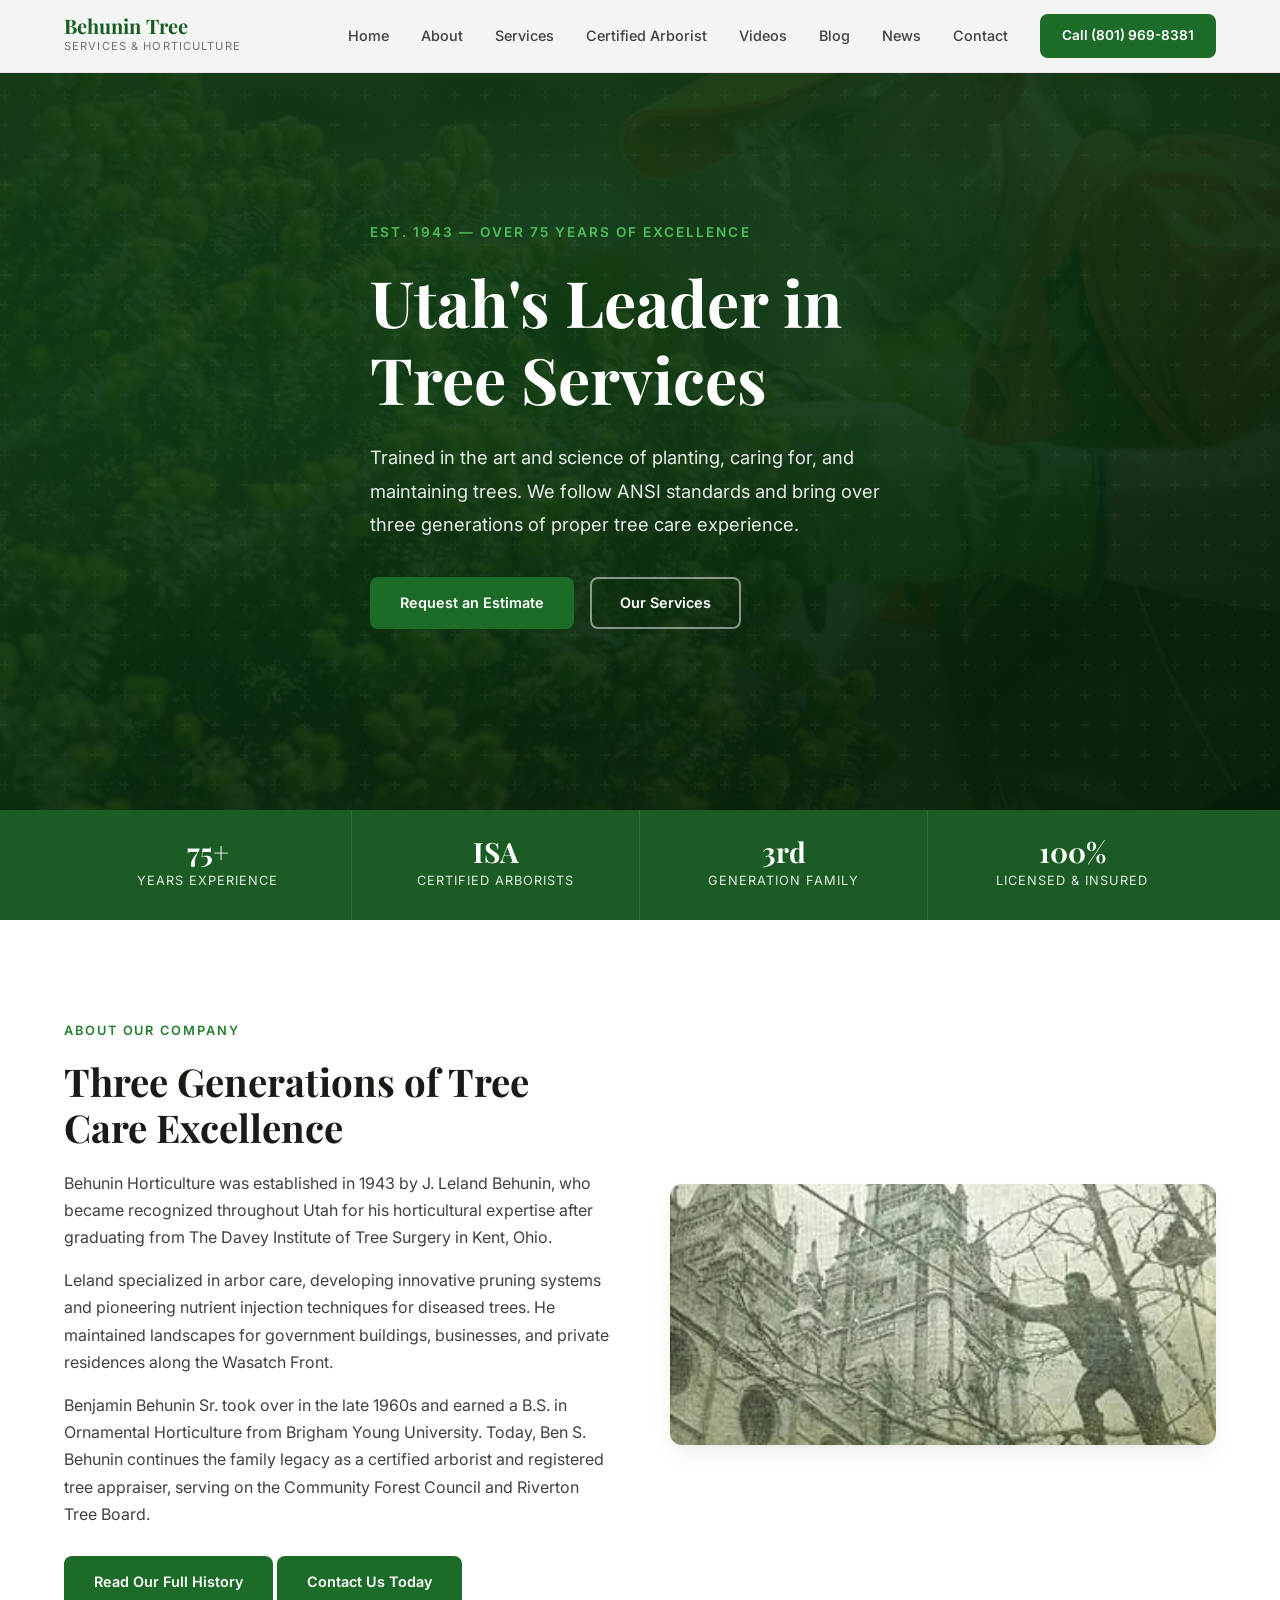
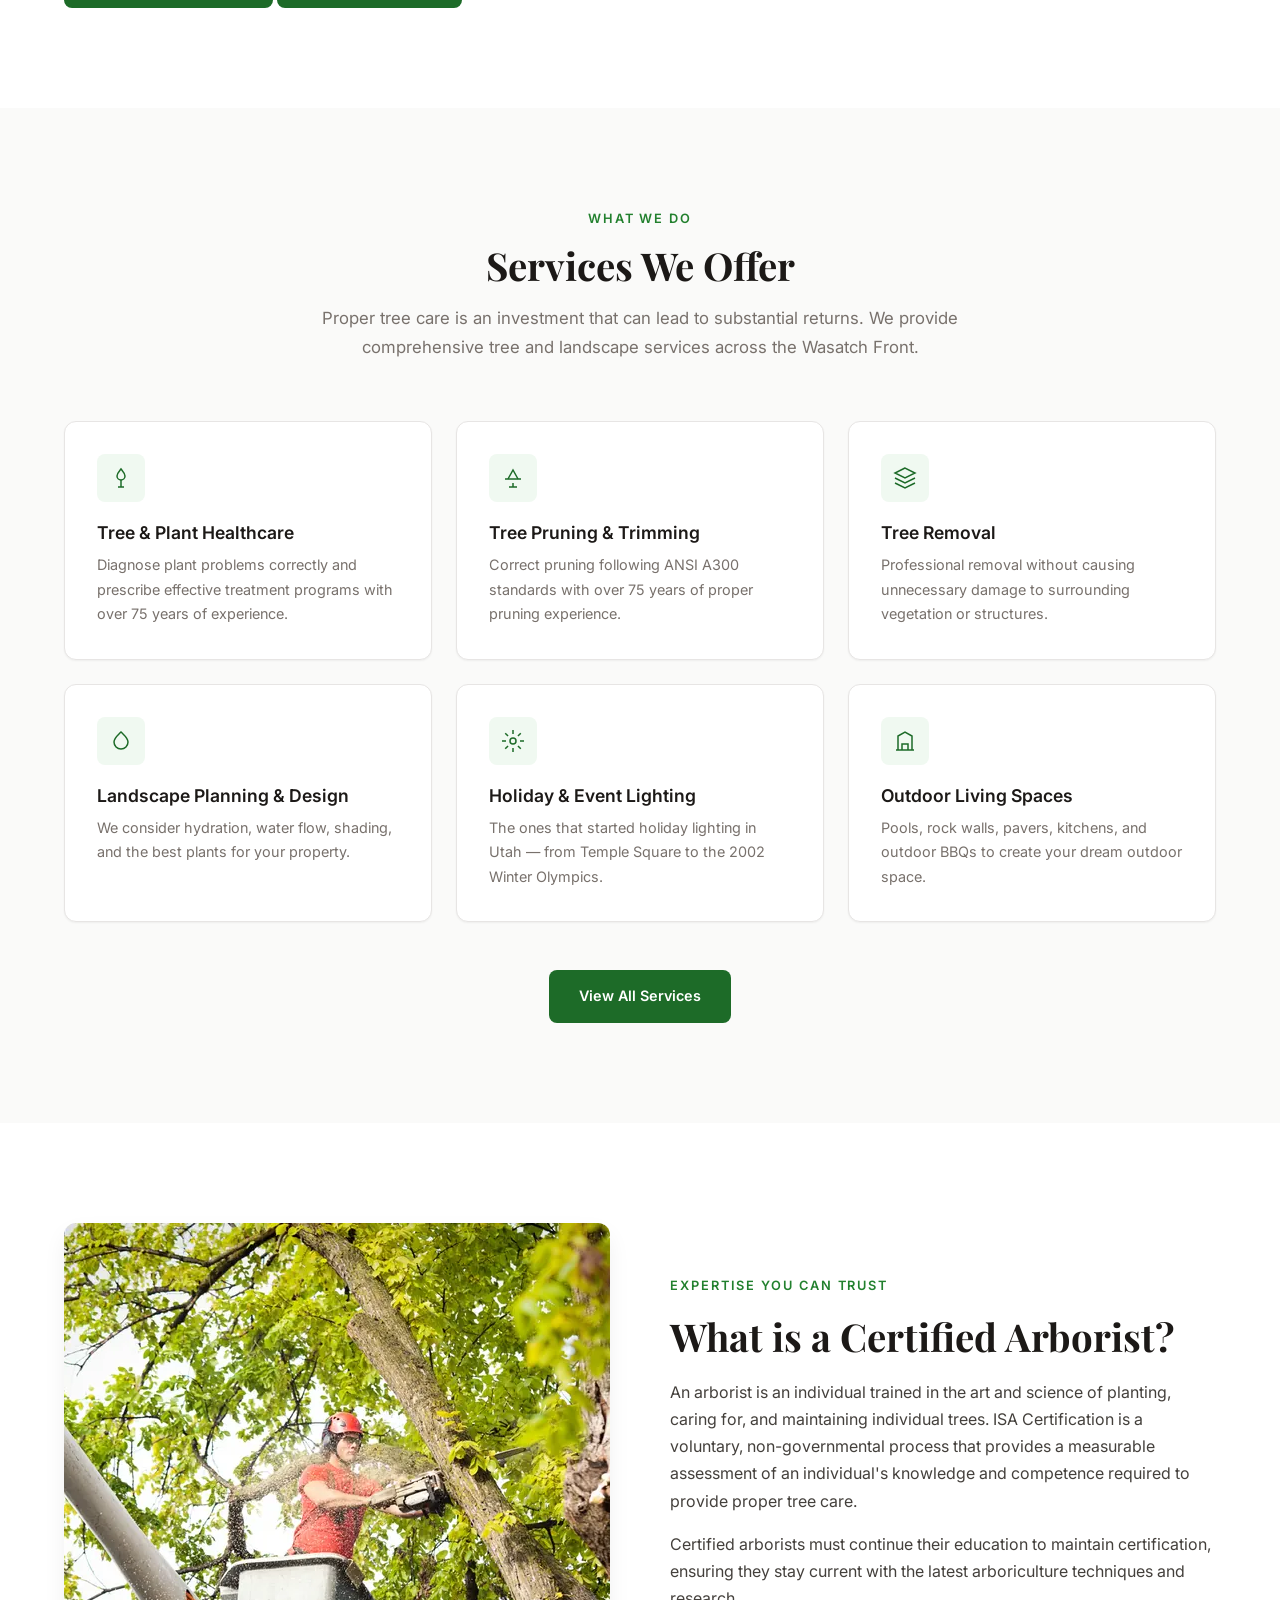
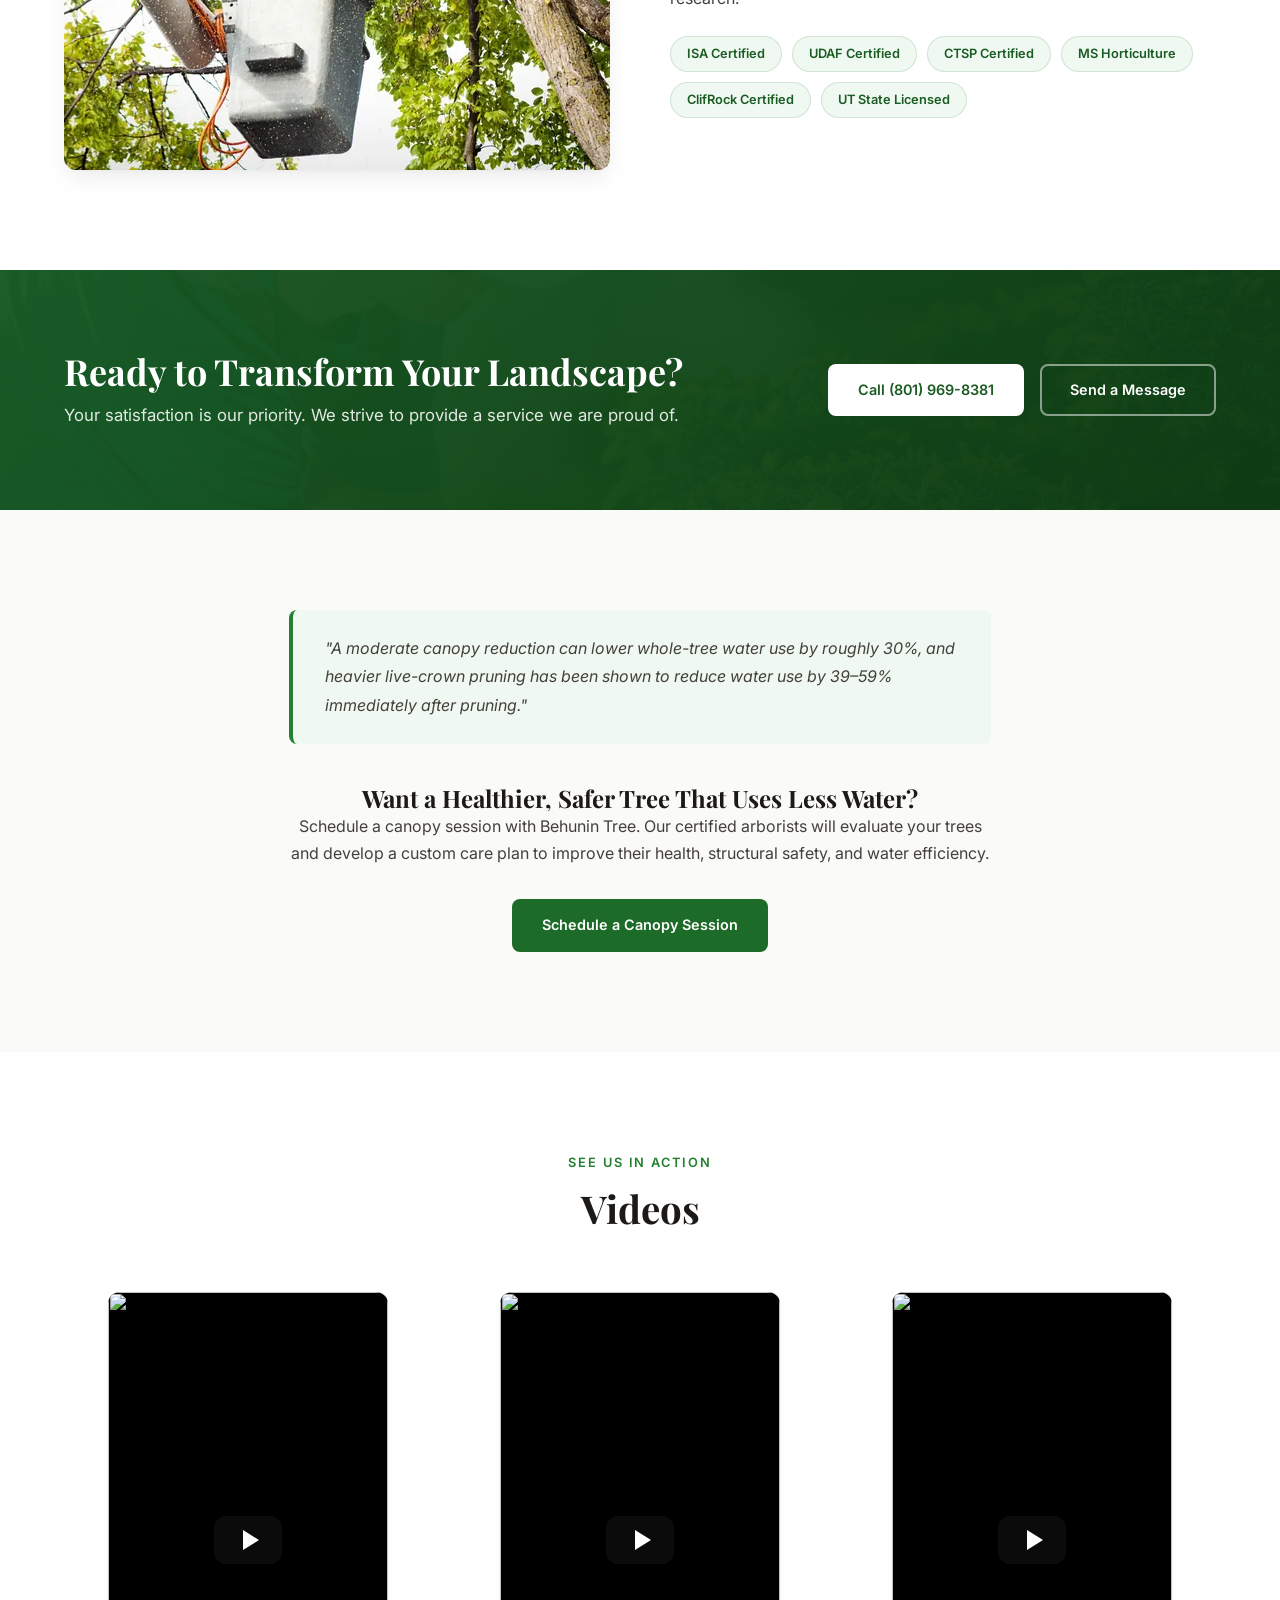
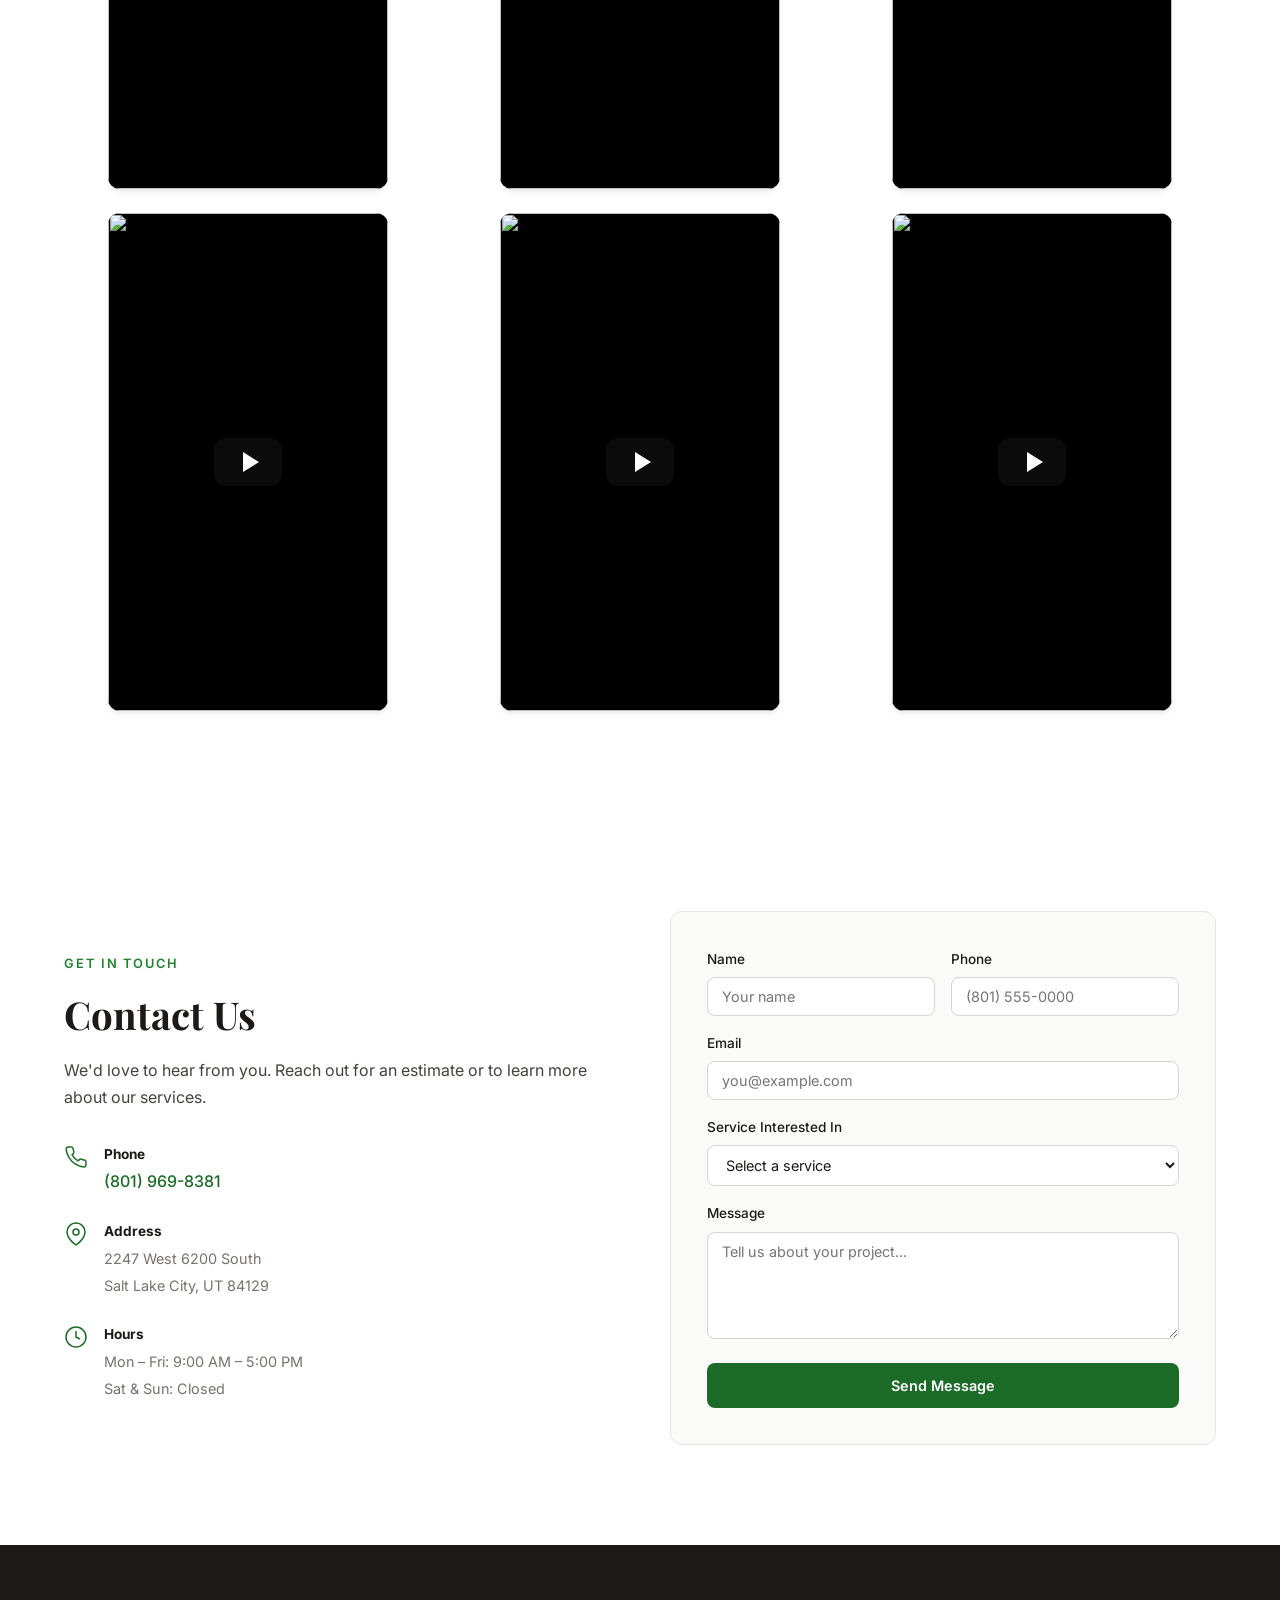
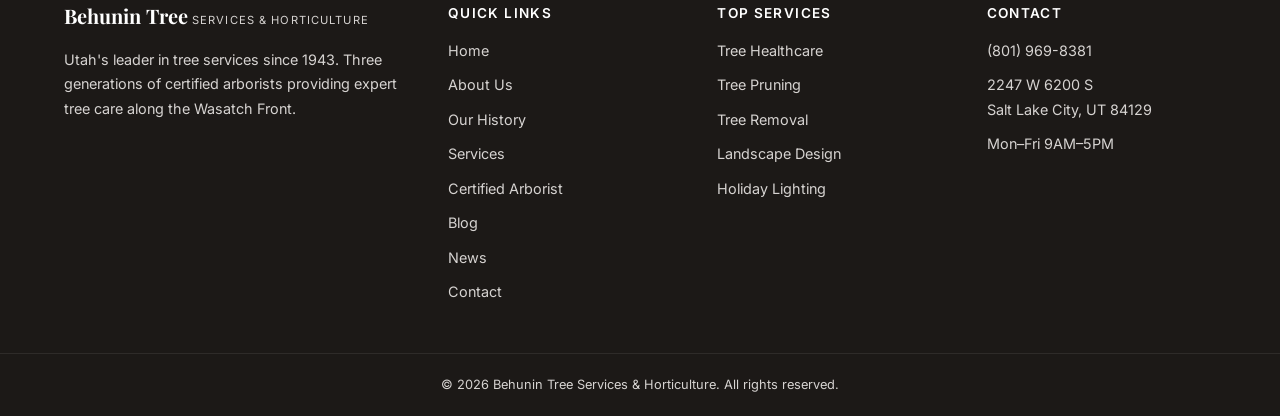
==== commit 5240d5d3: "Add Behunin family and company history page Add the approved history page with all supplied source l" ====
--- a/index.html
+++ b/index.html
@@ -98,6 +98,7 @@
           <p>Behunin Horticulture was established in 1943 by J. Leland Behunin, who became recognized throughout Utah for his horticultural expertise after graduating from The Davey Institute of Tree Surgery in Kent, Ohio.</p>
           <p>Leland specialized in arbor care, developing innovative pruning systems and pioneering nutrient injection techniques for diseased trees. He maintained landscapes for government buildings, businesses, and private residences along the Wasatch Front.</p>
           <p>Benjamin Behunin Sr. took over in the late 1960s and earned a B.S. in Ornamental Horticulture from Brigham Young University. Today, Ben S. Behunin continues the family legacy as a certified arborist and registered tree appraiser, serving on the Community Forest Council and Riverton Tree Board.</p>
+          <a href="history.html" class="btn">Read Our Full History</a>
           <a href="#contact" class="btn">Contact Us Today</a>
         </div>
         <div class="col-image about-image">
@@ -379,6 +380,7 @@
         <h3>Quick Links</h3>
         <a href="/">Home</a>
         <a href="/#about">About Us</a>
+        <a href="history.html">Our History</a>
         <a href="services.html">Services</a>
         <a href="/#arborist">Certified Arborist</a>
         <a href="blog.html">Blog</a>
@@ -410,3 +412,4 @@
   <script src="script.js" defer></script>
 </body>
 </html>
+
--- a/styles.css
+++ b/styles.css
@@ -1242,3 +1242,20 @@
   .reveal { opacity: 1; transform: none; transition: none; }
   html { scroll-behavior: auto; }
 }
+
+
+/* History article: readable source links and lists, scoped to this page. */
+.history-content a:not(.btn) {
+  color: var(--green-700);
+  text-decoration: underline;
+  text-underline-offset: 3px;
+  overflow-wrap: anywhere;
+}
+.history-content a:not(.btn):hover { color: var(--green-900); }
+.history-content ul,
+.history-content ol {
+  padding-left: 1.5rem;
+  margin-bottom: 1.5rem;
+}
+.history-content li { margin-bottom: 0.75rem; }
+.history-content h3 { margin: 2.5rem 0 1rem; }
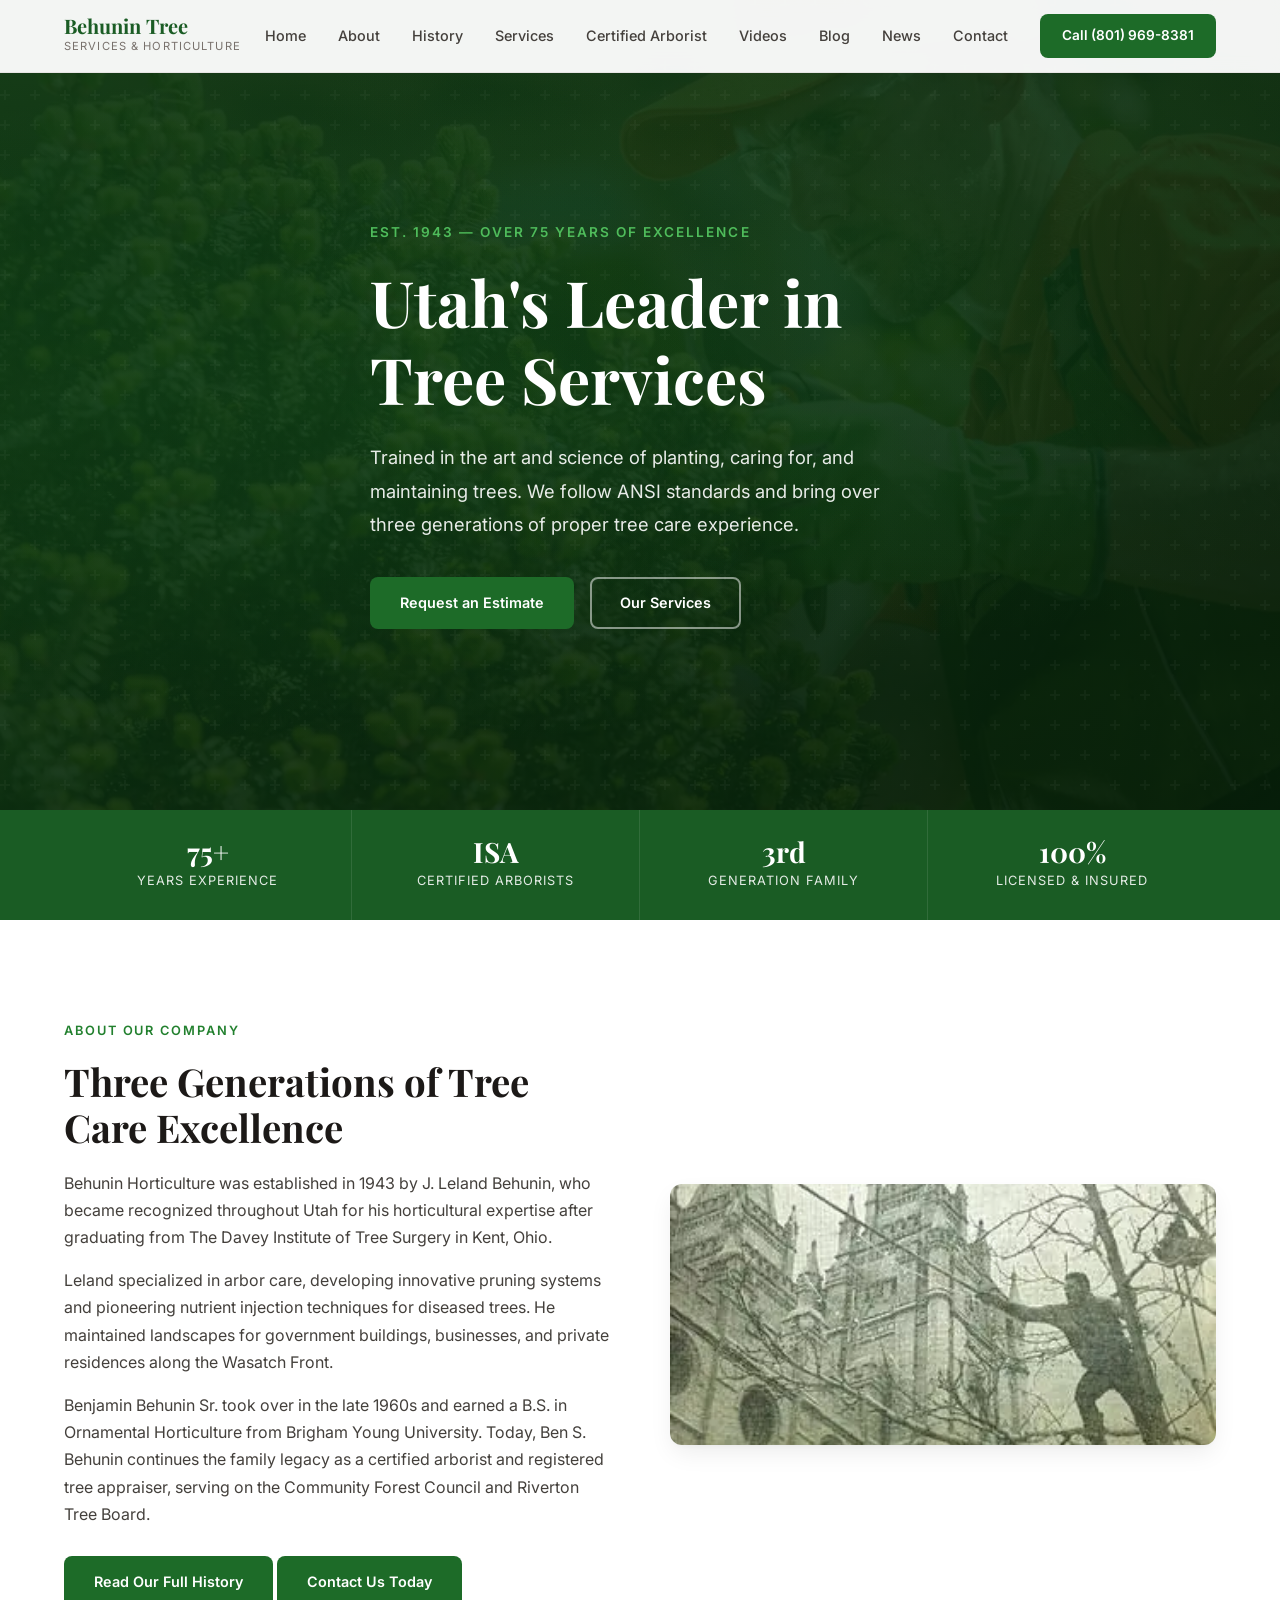
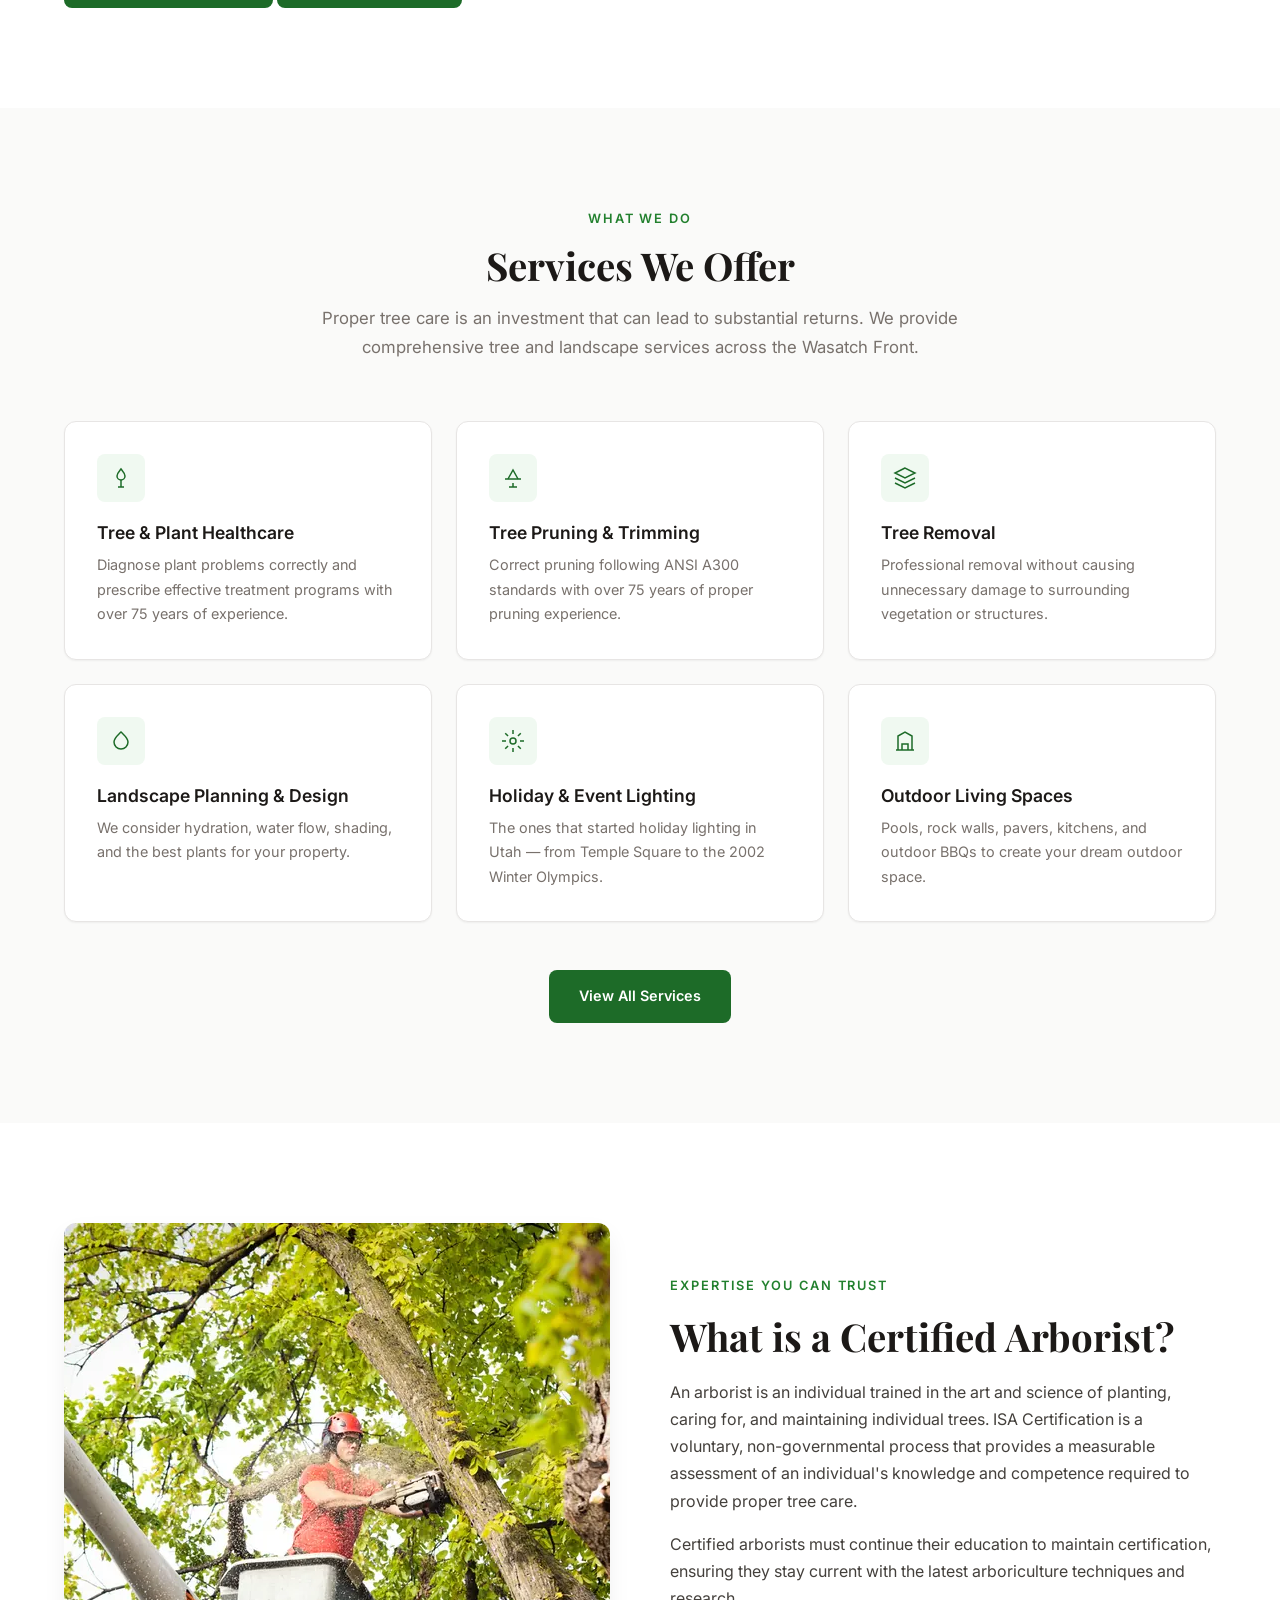
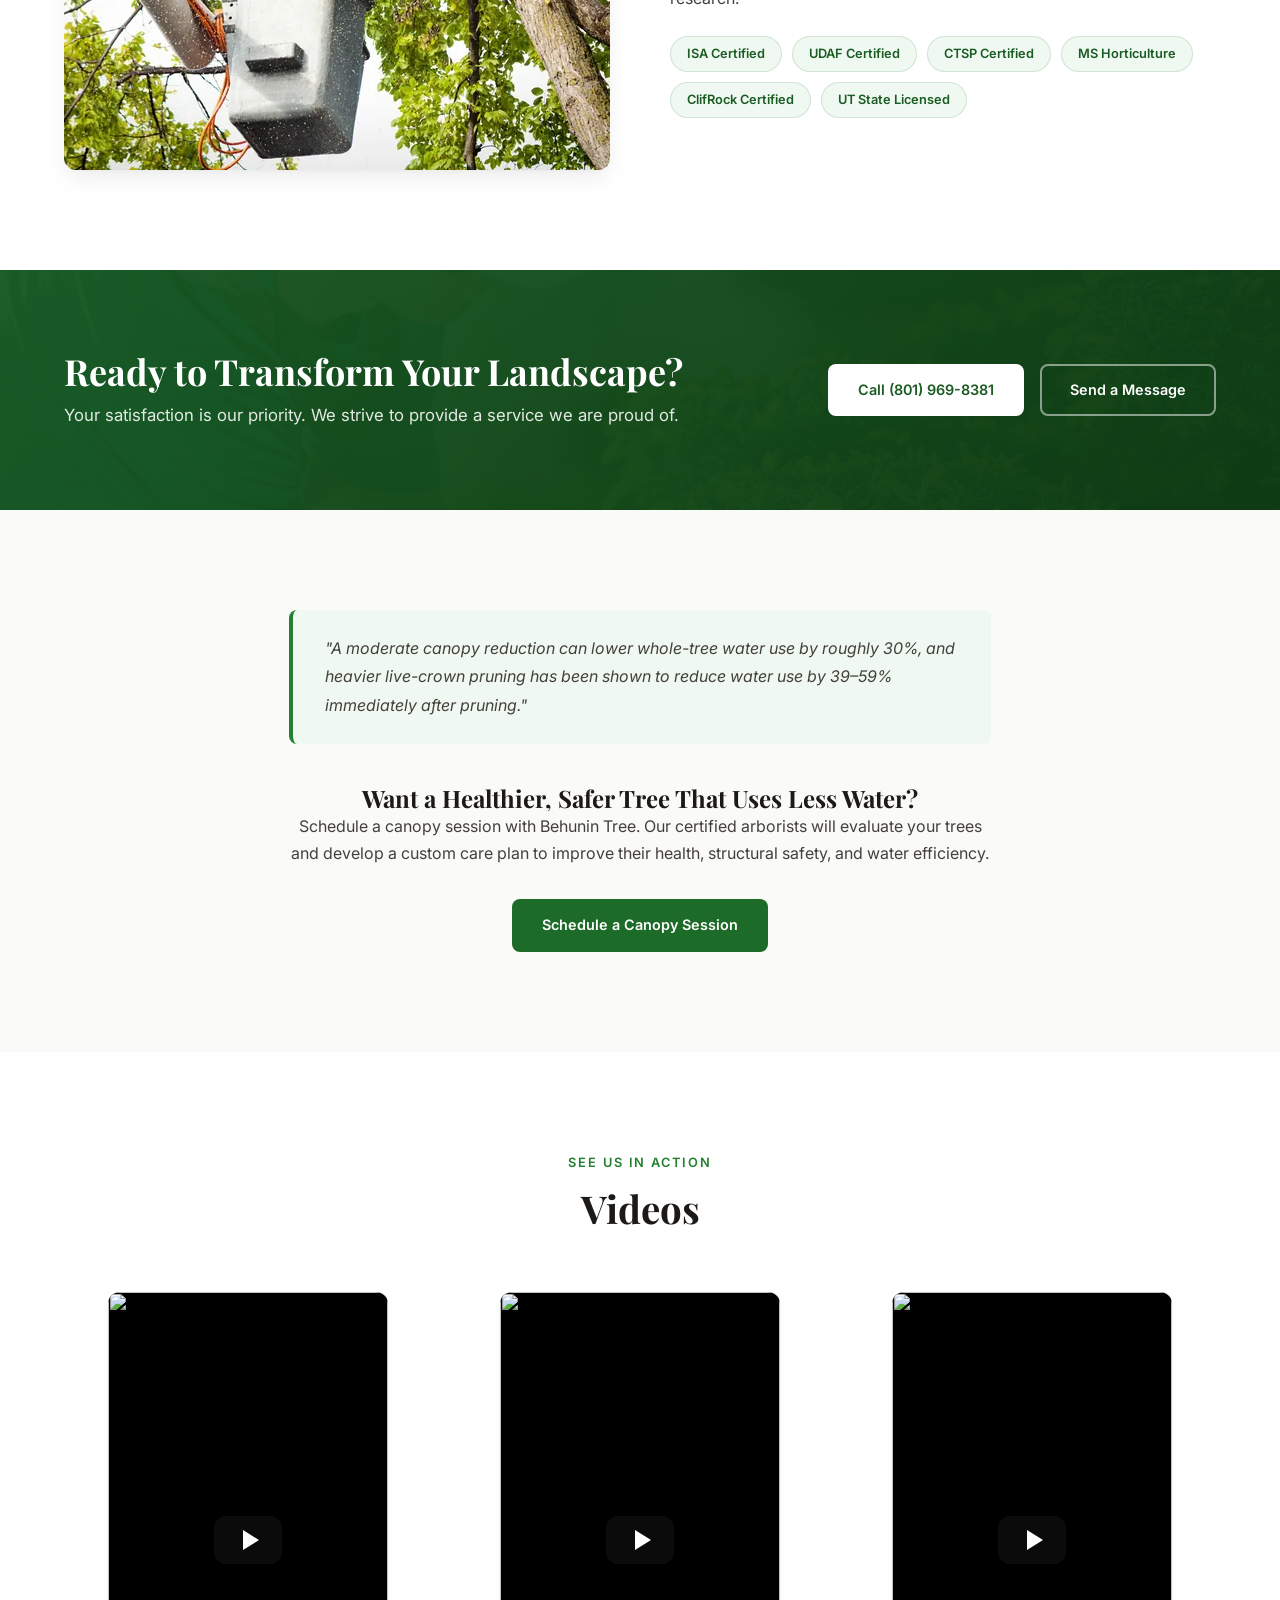
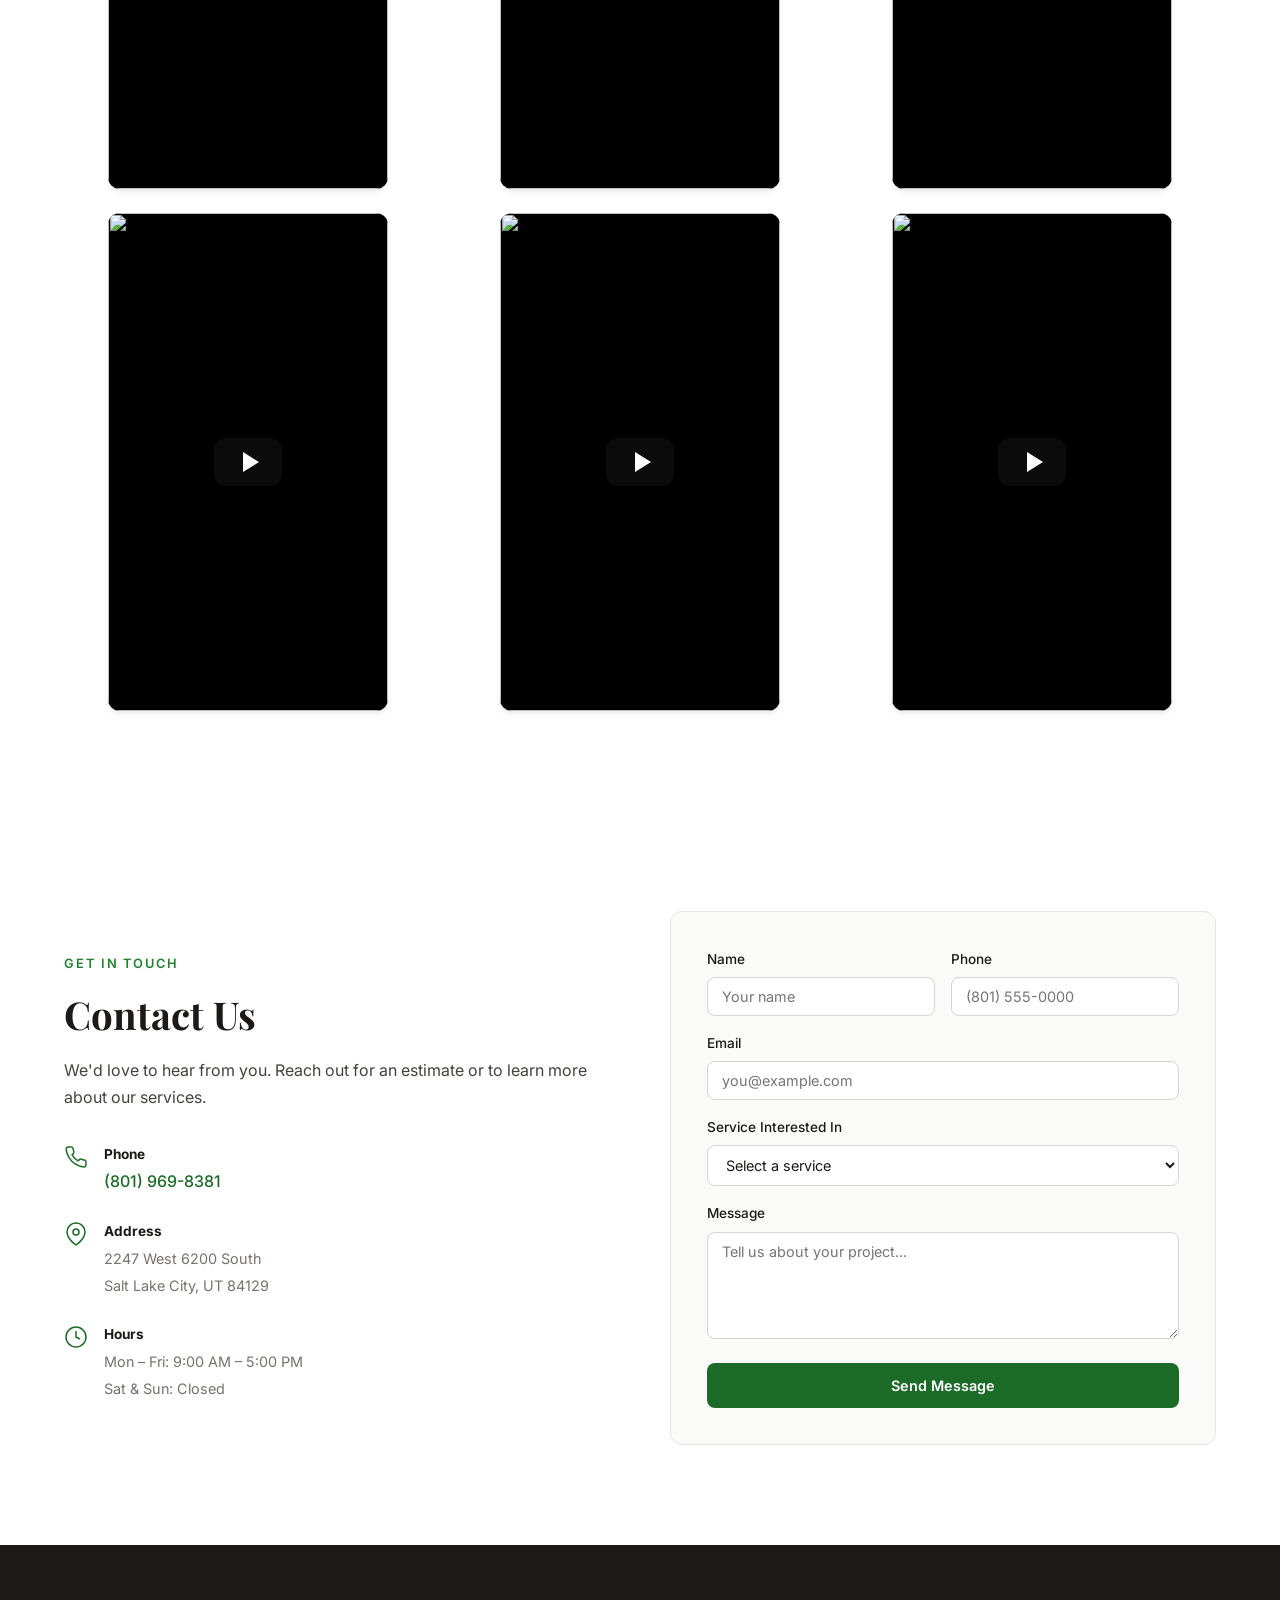
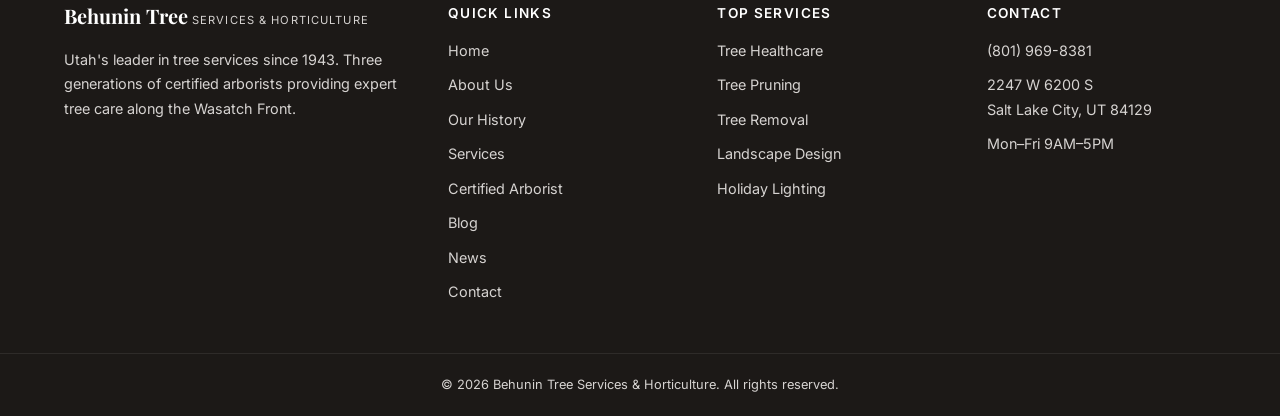
==== commit 5c80b899: "Add History to the nav and footer on every page The history page shipped reachable only from the hom" ====
--- a/index.html
+++ b/index.html
@@ -38,6 +38,7 @@
       <nav class="nav" id="nav">
         <a href="/" class="nav-link">Home</a>
         <a href="#about" class="nav-link">About</a>
+        <a href="history.html" class="nav-link">History</a>
         <a href="services.html" class="nav-link">Services</a>
         <a href="#arborist" class="nav-link">Certified Arborist</a>
         <a href="#videos" class="nav-link">Videos</a>
--- a/styles.css
+++ b/styles.css
@@ -1258,4 +1258,46 @@
   margin-bottom: 1.5rem;
 }
 .history-content li { margin-bottom: 0.75rem; }
-.history-content h3 { margin: 2.5rem 0 1rem; }+.history-content h3 { margin: 2.5rem 0 1rem; }
+
+/* Collapse the nav to the menu button below 1025px. With History added there are
+   nine links plus the call button, which overflowed the header from 769px up. */
+@media (max-width: 1024px) {
+  .nav {
+    display: none;
+    position: absolute;
+    top: 72px;
+    left: 0;
+    right: 0;
+    background: var(--white);
+    flex-direction: column;
+    padding: 24px;
+    gap: 16px;
+    border-bottom: 1px solid var(--stone-200);
+    box-shadow: var(--shadow-lg);
+  }
+
+  .nav.open {
+    display: flex;
+  }
+
+  .nav-link::after {
+    display: none;
+  }
+
+  .menu-toggle {
+    display: flex;
+  }
+
+  .menu-toggle.open span:nth-child(1) {
+    transform: rotate(45deg) translate(5px, 5px);
+  }
+
+  .menu-toggle.open span:nth-child(2) {
+    opacity: 0;
+  }
+
+  .menu-toggle.open span:nth-child(3) {
+    transform: rotate(-45deg) translate(5px, -5px);
+  }
+}
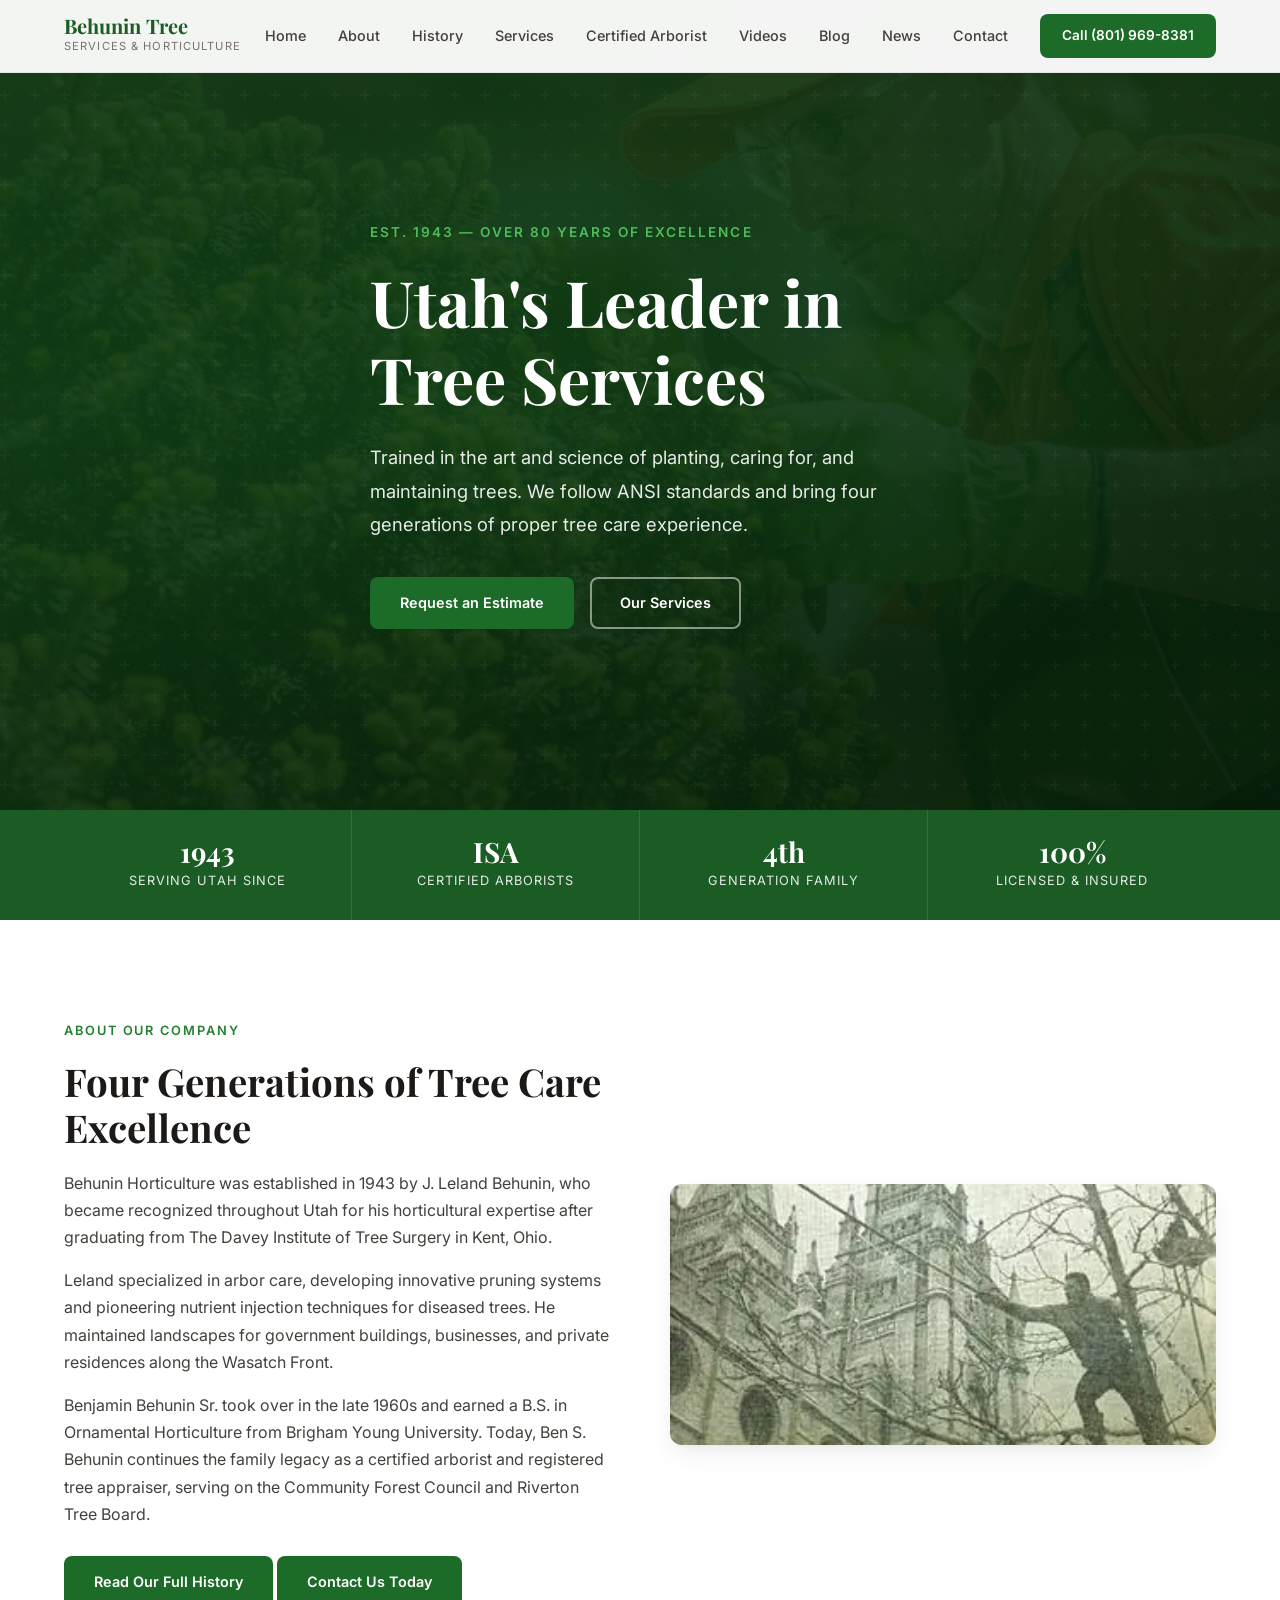
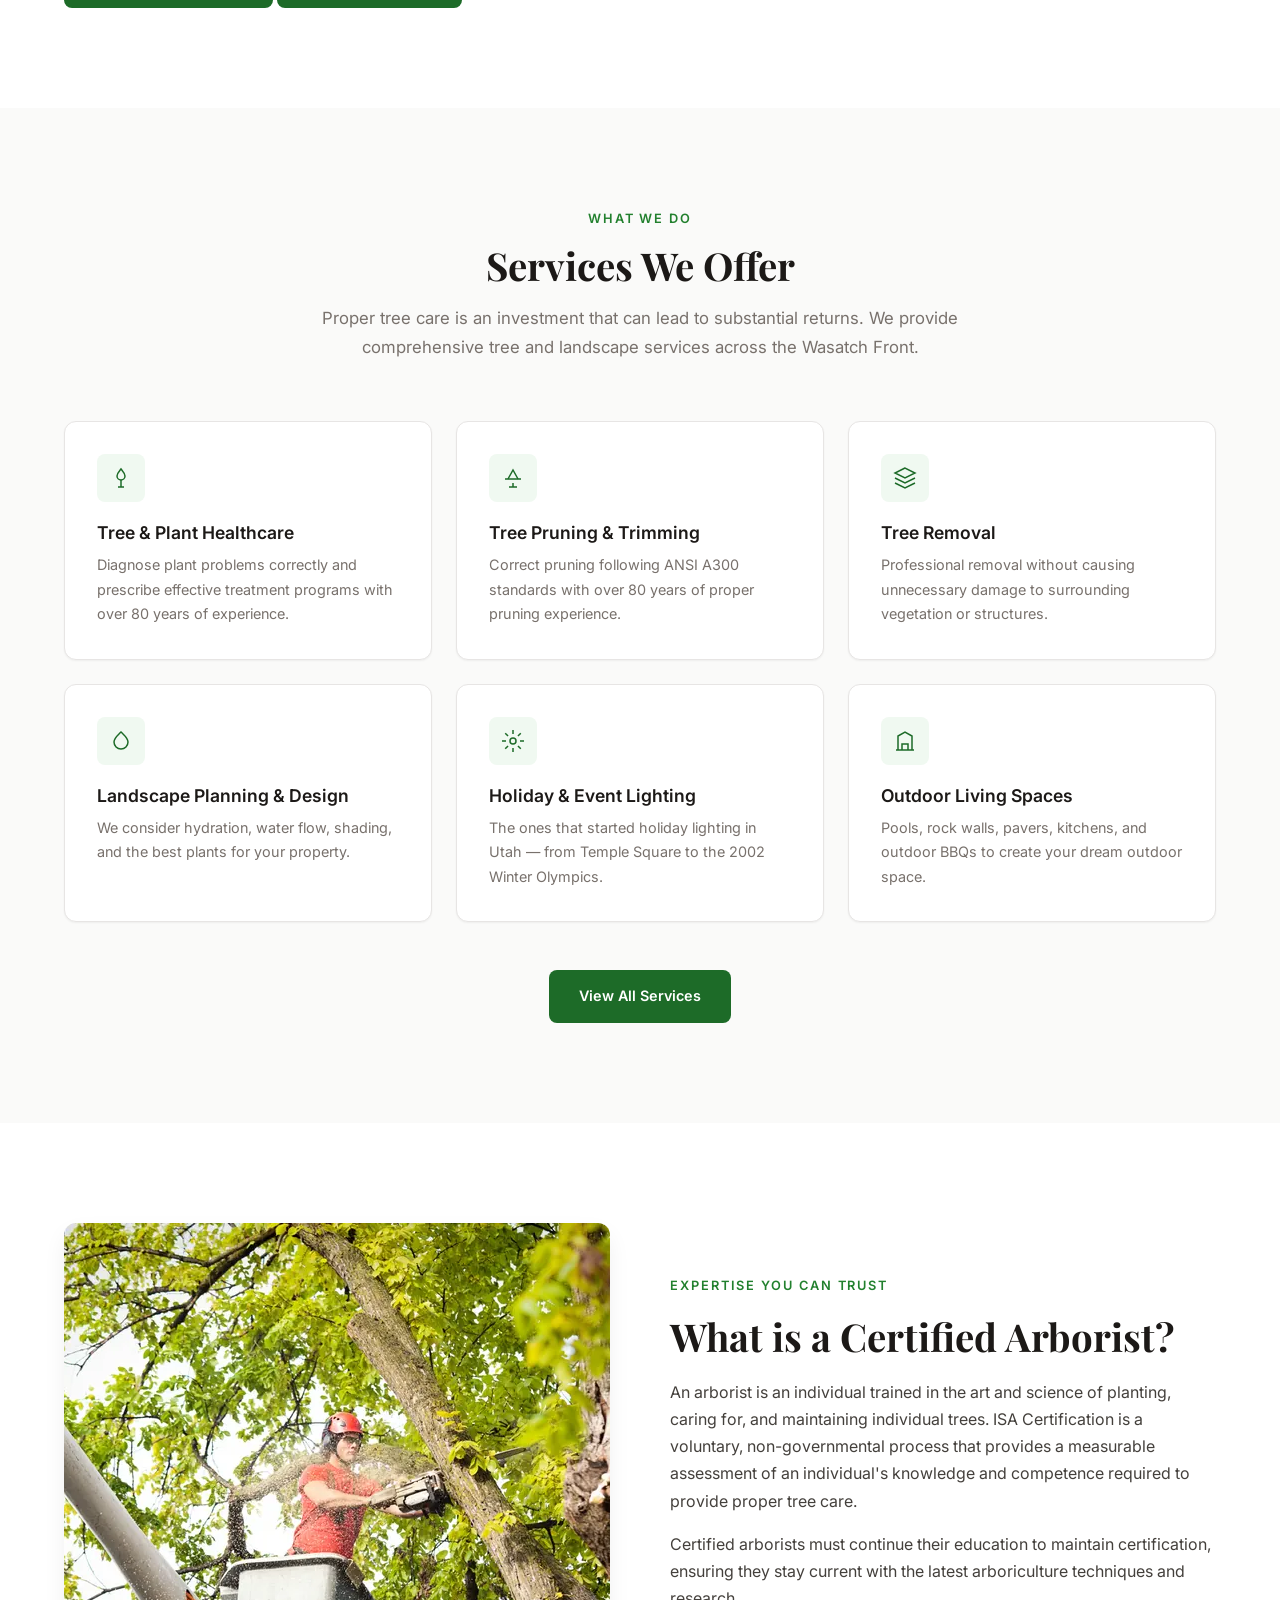
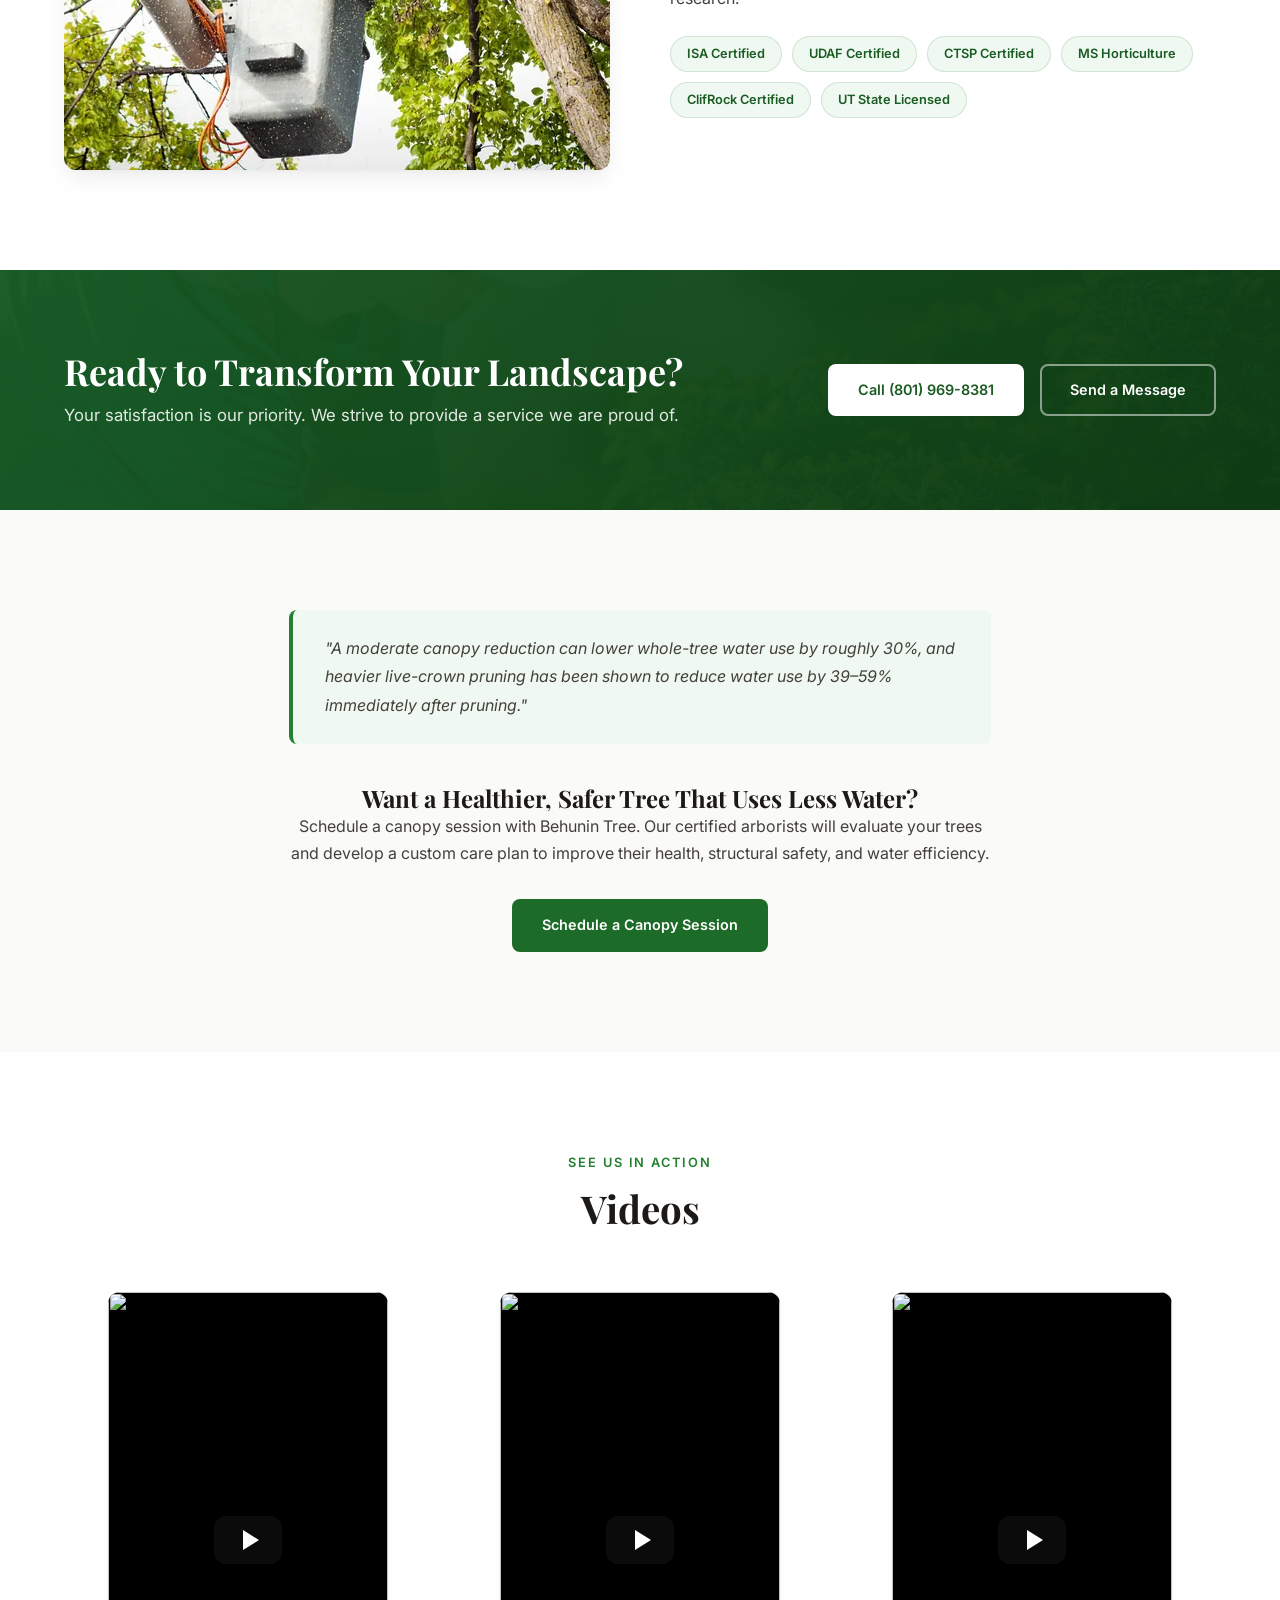
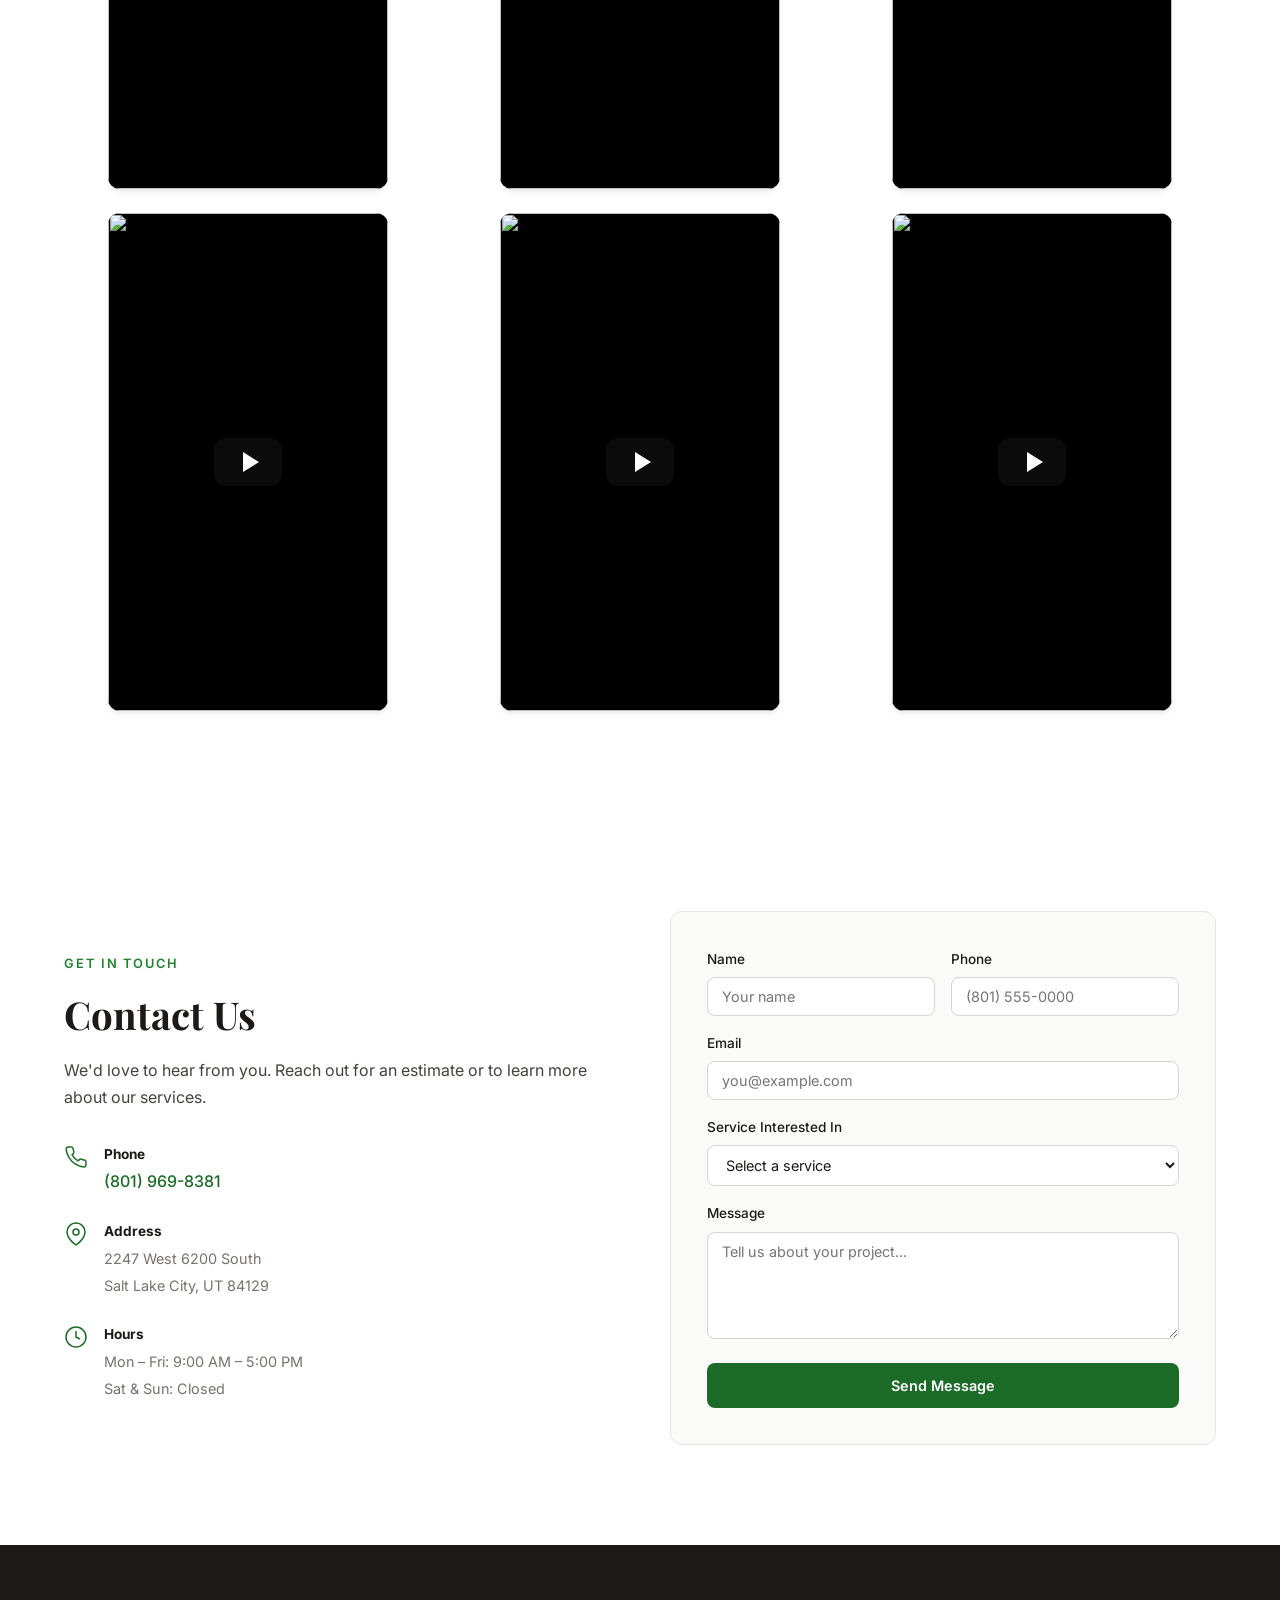
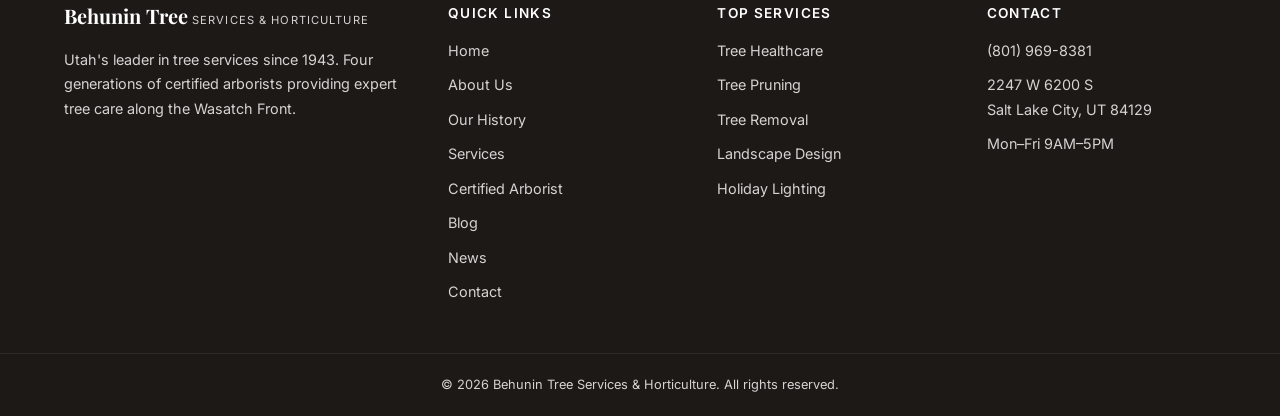
==== commit c33de235: "Correct company age, generation count, and add LocalBusiness schema Ben confirmed the facts by email" ====
--- a/index.html
+++ b/index.html
@@ -57,9 +57,9 @@
   <section class="hero" id="home">
     <div class="hero-overlay"></div>
     <div class="container hero-content">
-      <p class="hero-tag">Est. 1943 &mdash; Over 75 Years of Excellence</p>
+      <p class="hero-tag">Est. 1943 &mdash; Over 80 Years of Excellence</p>
       <h1>Utah's Leader in<br>Tree Services</h1>
-      <p class="hero-desc">Trained in the art and science of planting, caring for, and maintaining trees. We follow ANSI standards and bring over three generations of proper tree care experience.</p>
+      <p class="hero-desc">Trained in the art and science of planting, caring for, and maintaining trees. We follow ANSI standards and bring four generations of proper tree care experience.</p>
       <div class="hero-actions">
         <a href="#contact" class="btn">Request an Estimate</a>
         <a href="services.html" class="btn btn-outline">Our Services</a>
@@ -71,15 +71,15 @@
   <section class="trust-bar">
     <div class="container trust-inner">
       <div class="trust-item">
-        <strong>75+</strong>
-        <span>Years Experience</span>
+        <strong>1943</strong>
+        <span>Serving Utah Since</span>
       </div>
       <div class="trust-item">
         <strong>ISA</strong>
         <span>Certified Arborists</span>
       </div>
       <div class="trust-item">
-        <strong>3rd</strong>
+        <strong>4th</strong>
         <span>Generation Family</span>
       </div>
       <div class="trust-item">
@@ -95,7 +95,7 @@
       <div class="two-col">
         <div class="col-text">
           <p class="section-tag">About Our Company</p>
-          <h2>Three Generations of Tree Care Excellence</h2>
+          <h2>Four Generations of Tree Care Excellence</h2>
           <p>Behunin Horticulture was established in 1943 by J. Leland Behunin, who became recognized throughout Utah for his horticultural expertise after graduating from The Davey Institute of Tree Surgery in Kent, Ohio.</p>
           <p>Leland specialized in arbor care, developing innovative pruning systems and pioneering nutrient injection techniques for diseased trees. He maintained landscapes for government buildings, businesses, and private residences along the Wasatch Front.</p>
           <p>Benjamin Behunin Sr. took over in the late 1960s and earned a B.S. in Ornamental Horticulture from Brigham Young University. Today, Ben S. Behunin continues the family legacy as a certified arborist and registered tree appraiser, serving on the Community Forest Council and Riverton Tree Board.</p>
@@ -129,7 +129,7 @@
             <svg viewBox="0 0 24 24" fill="none" stroke="currentColor" stroke-width="1.5" aria-hidden="true"><path d="M12 3c-1.5 2-4 4-4 7a4 4 0 008 0c0-3-2.5-5-4-7z"/><path d="M12 14v7"/><path d="M9 21h6"/></svg>
           </div>
           <h3>Tree & Plant Healthcare</h3>
-          <p>Diagnose plant problems correctly and prescribe effective treatment programs with over 75 years of experience.</p>
+          <p>Diagnose plant problems correctly and prescribe effective treatment programs with over 80 years of experience.</p>
         </div>
 
         <div class="service-card">
@@ -137,7 +137,7 @@
             <svg viewBox="0 0 24 24" fill="none" stroke="currentColor" stroke-width="1.5" aria-hidden="true"><path d="M8 21h8m-4-4v4m-5-8l5-9 5 9"/><path d="M4 13h16"/></svg>
           </div>
           <h3>Tree Pruning & Trimming</h3>
-          <p>Correct pruning following ANSI A300 standards with over 75 years of proper pruning experience.</p>
+          <p>Correct pruning following ANSI A300 standards with over 80 years of proper pruning experience.</p>
         </div>
 
         <div class="service-card">
@@ -375,7 +375,7 @@
       <div class="footer-brand">
         <span class="logo-name">Behunin Tree</span>
         <span class="logo-sub">Services & Horticulture</span>
-        <p class="footer-desc">Utah's leader in tree services since 1943. Three generations of certified arborists providing expert tree care along the Wasatch Front.</p>
+        <p class="footer-desc">Utah's leader in tree services since 1943. Four generations of certified arborists providing expert tree care along the Wasatch Front.</p>
       </div>
       <div class="footer-links">
         <h3>Quick Links</h3>
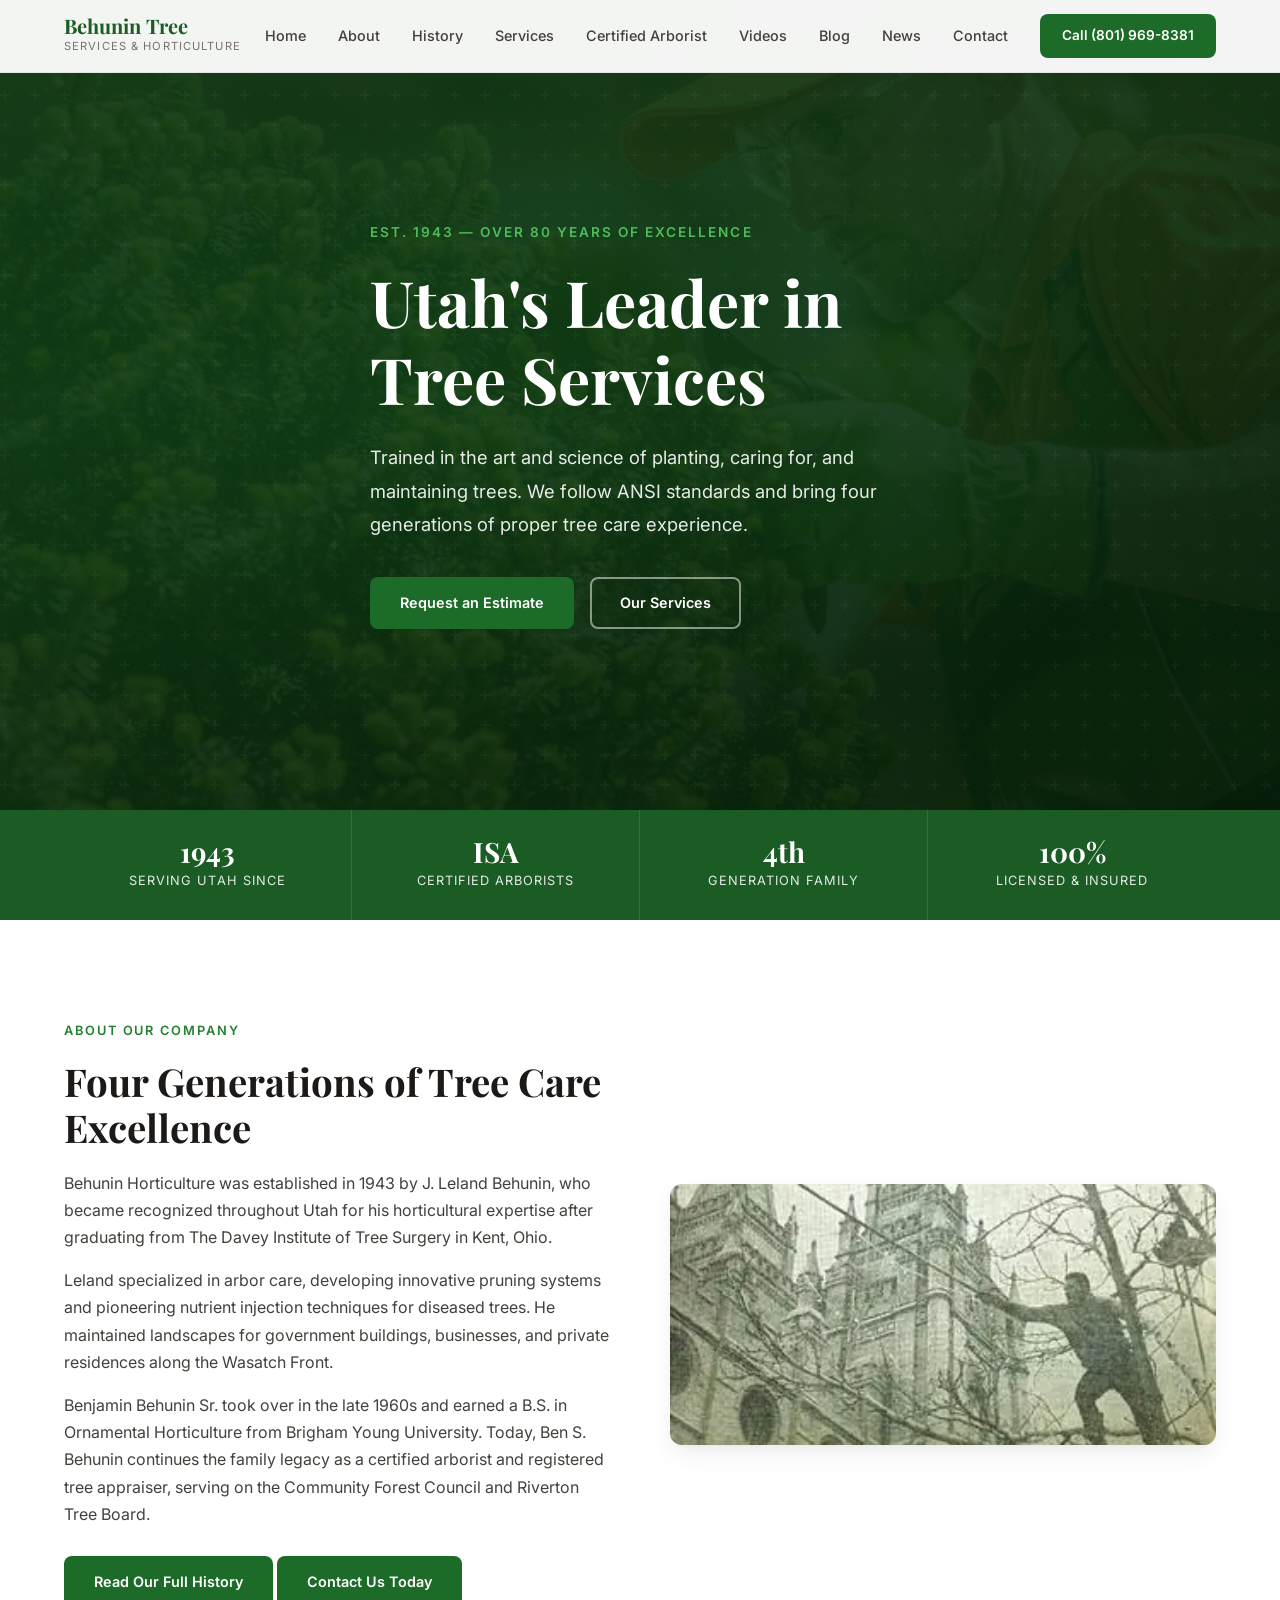
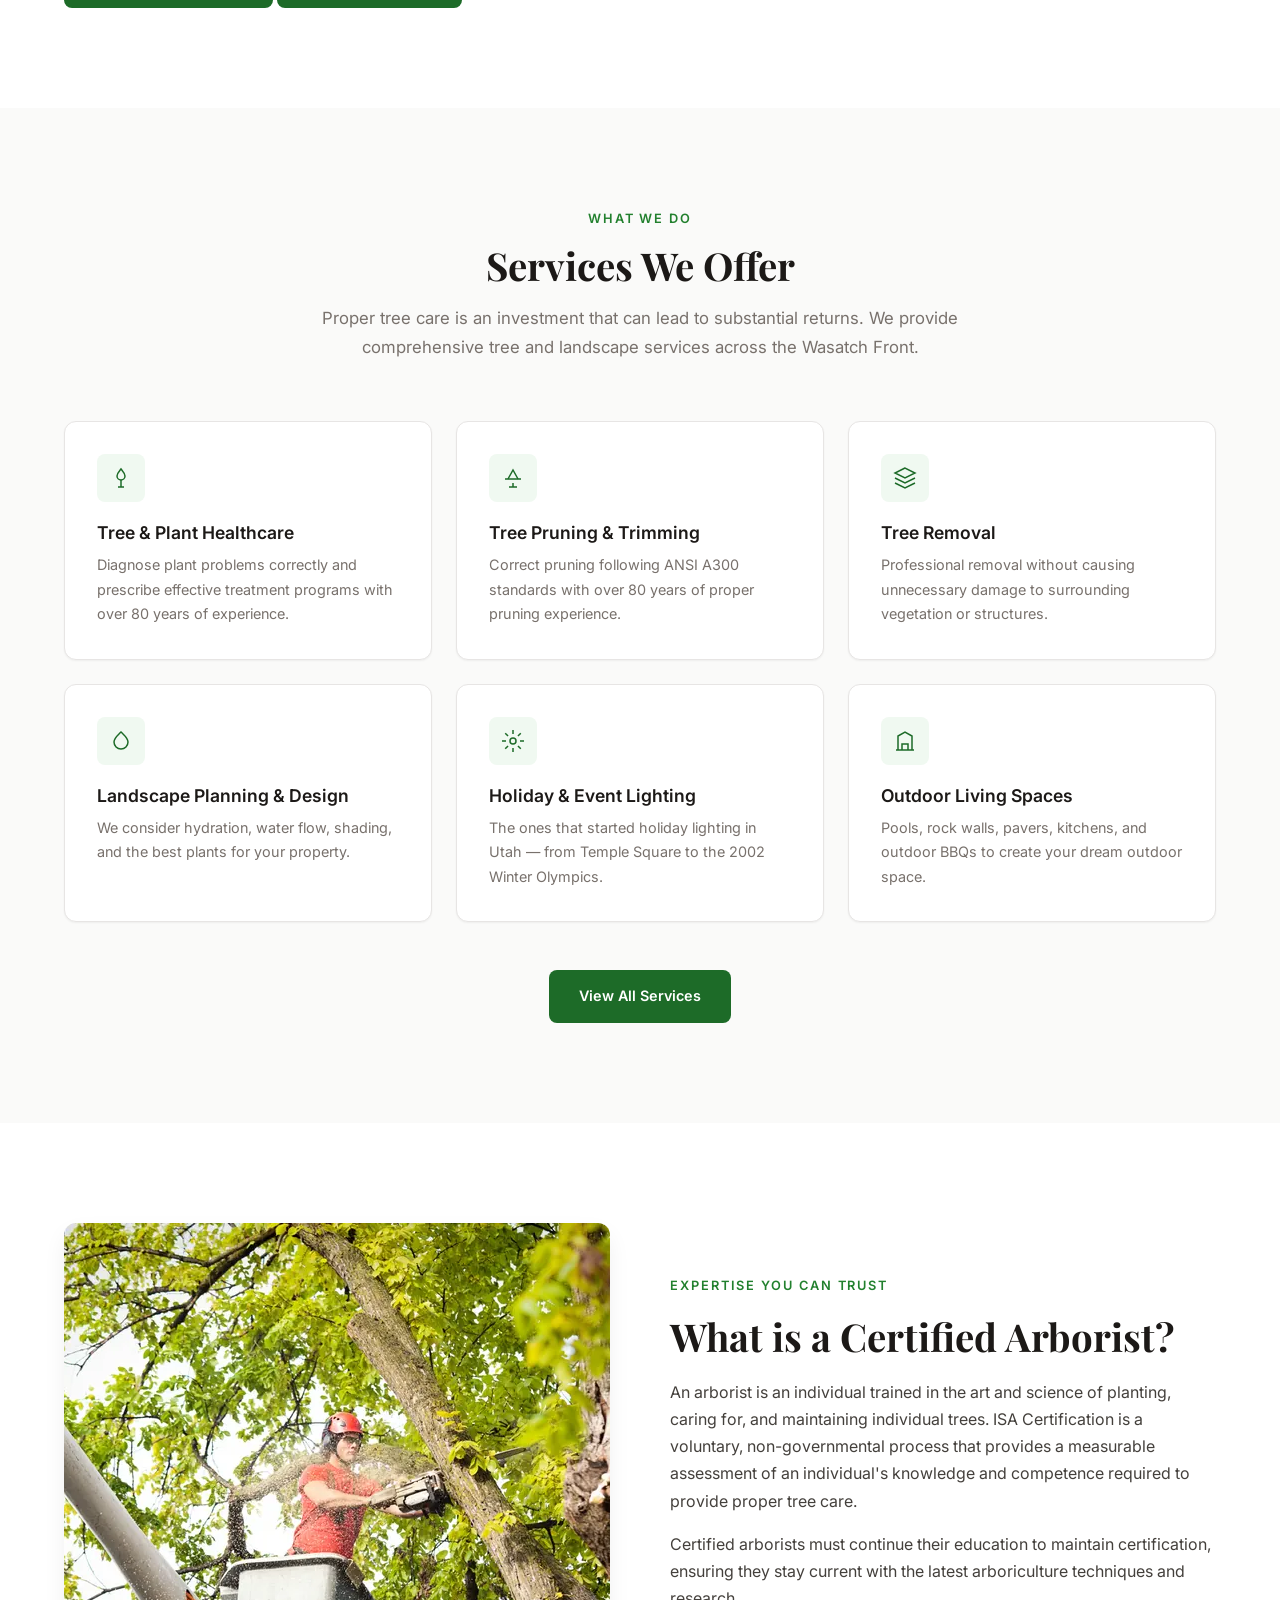
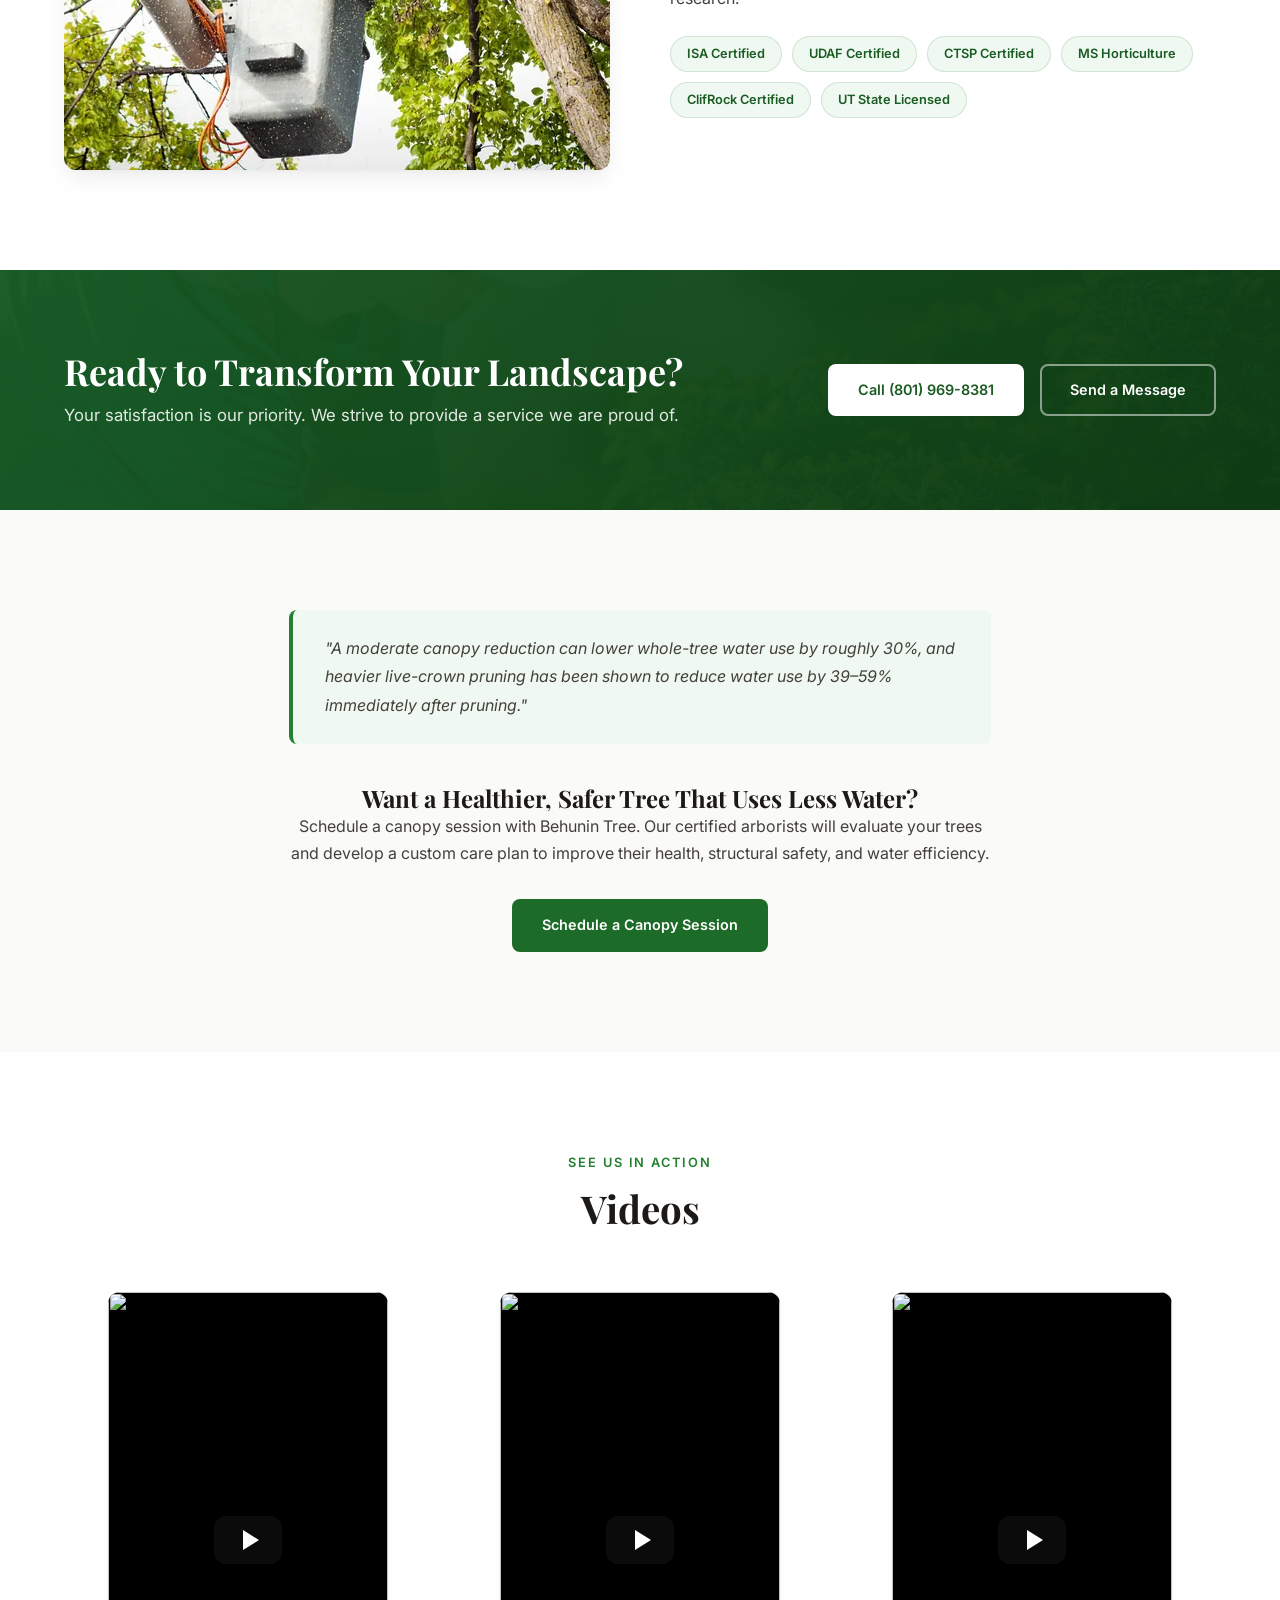
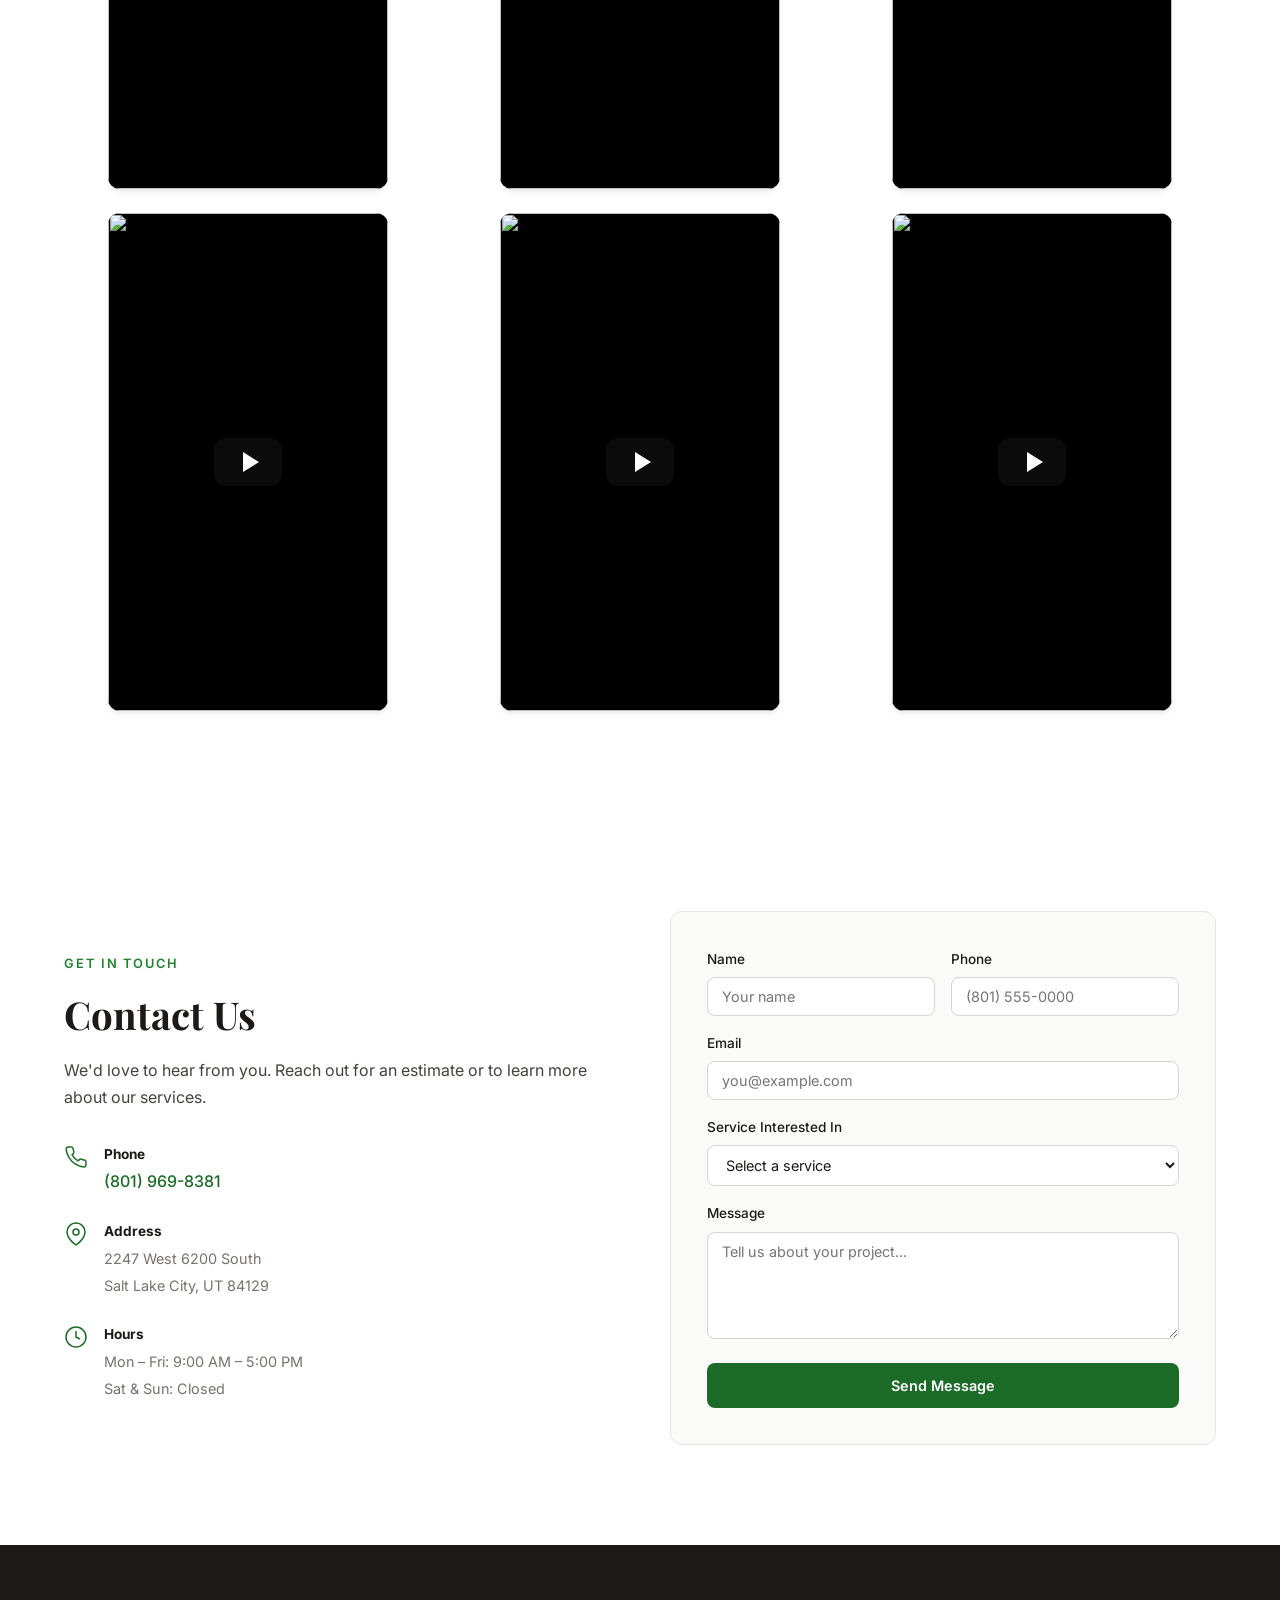
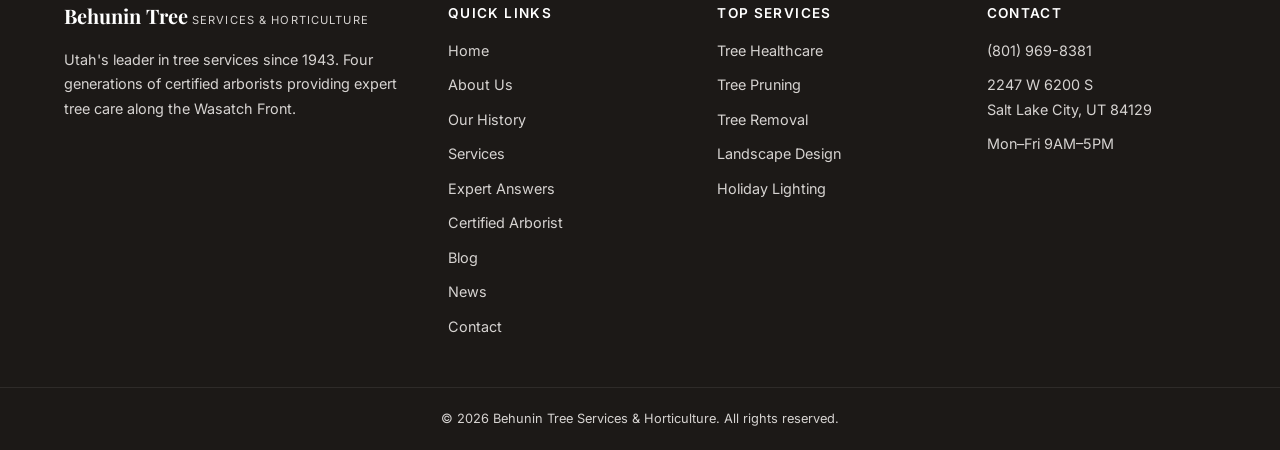
==== commit 8a44388e: "Add /answers: 55 expert Q&A entries on one page Ben sent 45,000 words of approved Q&A copy asking fo" ====
--- a/index.html
+++ b/index.html
@@ -24,7 +24,1313 @@
   <link rel="icon" type="image/png" href="/favicon-32.png" sizes="32x32">
   <link rel="apple-touch-icon" href="/apple-touch-icon.png">
 
-  <link rel="stylesheet" href="styles.css">
+  <link rel="canonical" href="https://behunintree.com/">
+  <style data-inlined-from="styles.css">
+/* ========== Reset & Base ========== */
+*, *::before, *::after {
+  margin: 0;
+  padding: 0;
+  box-sizing: border-box;
+}
+
+:root {
+  --green-900: #0f3d15;
+  --green-800: #1a5c24;
+  --green-700: #1d6b28;
+  --green-600: #22802e;
+  --green-500: #2a9d36;
+  --green-400: #4fbc5b;
+  --green-50: #f0f9f1;
+  --stone-900: #1c1917;
+  --stone-700: #44403c;
+  --stone-500: #78716c;
+  --stone-300: #d6d3d1;
+  --stone-200: #e7e5e4;
+  --stone-100: #f5f5f4;
+  --stone-50: #fafaf9;
+  --white: #ffffff;
+  --font-body: 'Inter', -apple-system, BlinkMacSystemFont, sans-serif;
+  --font-heading: 'Playfair Display', Georgia, serif;
+  --shadow-sm: 0 1px 2px rgba(0,0,0,0.05);
+  --shadow-md: 0 4px 6px -1px rgba(0,0,0,0.07), 0 2px 4px -2px rgba(0,0,0,0.05);
+  --shadow-lg: 0 10px 25px -3px rgba(0,0,0,0.08), 0 4px 6px -4px rgba(0,0,0,0.04);
+  --radius: 8px;
+  --radius-lg: 12px;
+}
+
+html {
+  scroll-behavior: smooth;
+  scroll-padding-top: 80px;
+}
+
+body {
+  font-family: var(--font-body);
+  color: var(--stone-700);
+  line-height: 1.7;
+  background: var(--white);
+  -webkit-font-smoothing: antialiased;
+}
+
+img { max-width: 100%; display: block; }
+
+a {
+  color: inherit;
+  text-decoration: none;
+}
+
+h1, h2, h3, h4 {
+  font-family: var(--font-heading);
+  color: var(--stone-900);
+  line-height: 1.2;
+}
+
+.container {
+  max-width: 1200px;
+  margin: 0 auto;
+  padding: 0 24px;
+}
+
+/* ========== Header ========== */
+.header {
+  position: fixed;
+  top: 0;
+  left: 0;
+  right: 0;
+  z-index: 1000;
+  background: rgba(255,255,255,0.95);
+  backdrop-filter: blur(10px);
+  border-bottom: 1px solid var(--stone-200);
+  transition: box-shadow 0.3s;
+}
+
+.header.scrolled {
+  box-shadow: var(--shadow-md);
+}
+
+.header-inner {
+  display: flex;
+  align-items: center;
+  justify-content: space-between;
+  height: 72px;
+}
+
+.logo {
+  display: flex;
+  flex-direction: column;
+}
+
+.logo-name {
+  font-family: var(--font-heading);
+  font-size: 1.25rem;
+  font-weight: 700;
+  color: var(--green-800);
+  line-height: 1.1;
+}
+
+.logo-sub {
+  font-size: 0.7rem;
+  color: var(--stone-500);
+  text-transform: uppercase;
+  letter-spacing: 0.1em;
+}
+
+.footer .logo-name {
+  color: var(--white);
+}
+
+.footer .logo-sub {
+  color: var(--stone-500);
+}
+
+.nav {
+  display: flex;
+  align-items: center;
+  gap: 32px;
+}
+
+.nav-link {
+  font-size: 0.9rem;
+  font-weight: 500;
+  color: var(--stone-700);
+  transition: color 0.2s;
+  position: relative;
+}
+
+.nav-link:hover {
+  color: var(--green-700);
+}
+
+.nav-link::after {
+  content: '';
+  position: absolute;
+  bottom: -4px;
+  left: 0;
+  right: 0;
+  height: 2px;
+  background: var(--green-600);
+  transform: scaleX(0);
+  transition: transform 0.2s;
+}
+
+.nav-link:hover::after {
+  transform: scaleX(1);
+}
+
+/* Buttons */
+.btn {
+  display: inline-flex;
+  align-items: center;
+  justify-content: center;
+  padding: 12px 28px;
+  font-family: var(--font-body);
+  font-size: 0.9rem;
+  font-weight: 600;
+  border-radius: var(--radius);
+  border: 2px solid transparent;
+  cursor: pointer;
+  transition: all 0.2s;
+  background: var(--green-700);
+  color: var(--white);
+}
+
+.btn:hover {
+  background: var(--green-800);
+  transform: translateY(-1px);
+  box-shadow: var(--shadow-md);
+}
+
+.btn-sm {
+  padding: 8px 20px;
+  font-size: 0.85rem;
+}
+
+.btn-outline {
+  background: transparent;
+  color: var(--white);
+  border-color: rgba(255,255,255,0.5);
+}
+
+.btn-outline:hover {
+  background: rgba(255,255,255,0.15);
+  border-color: var(--white);
+}
+
+.btn-white {
+  background: var(--white);
+  color: var(--green-800);
+}
+
+.btn-white:hover {
+  background: var(--stone-100);
+}
+
+.btn-outline-white {
+  background: transparent;
+  color: var(--white);
+  border-color: rgba(255,255,255,0.5);
+}
+
+.btn-outline-white:hover {
+  background: rgba(255,255,255,0.1);
+  border-color: var(--white);
+}
+
+.btn-full {
+  width: 100%;
+}
+
+/* Mobile menu toggle */
+.menu-toggle {
+  display: none;
+  flex-direction: column;
+  gap: 5px;
+  background: none;
+  border: none;
+  cursor: pointer;
+  padding: 8px;
+}
+
+.menu-toggle span {
+  display: block;
+  width: 24px;
+  height: 2px;
+  background: var(--stone-900);
+  border-radius: 2px;
+  transition: all 0.3s;
+}
+
+/* ========== Hero ========== */
+.hero {
+  position: relative;
+  min-height: 90vh;
+  display: flex;
+  align-items: center;
+  background-color: var(--green-900);
+  overflow: hidden;
+  background-size: cover;
+  background-position: center;
+}
+
+@media (max-width: 800px) {
+  .hero {
+    background-image:
+      linear-gradient(135deg, rgba(15,61,21,0.88) 0%, rgba(10,46,16,0.82) 50%, rgba(6,31,9,0.9) 100%),
+      image-set(url('/img/homepage-hero-800.webp') type('image/webp') 1x,
+                url('/img/homepage-hero-800.jpg') type('image/jpeg') 1x);
+  }
+}
+
+@media (min-width: 801px) {
+  .hero {
+    background-image:
+      linear-gradient(135deg, rgba(15,61,21,0.88) 0%, rgba(10,46,16,0.82) 50%, rgba(6,31,9,0.9) 100%),
+      image-set(url('/img/homepage-hero-1920.webp') type('image/webp') 1x,
+                url('/img/homepage-hero-1920.jpg') type('image/jpeg') 1x);
+  }
+}
+
+.hero::before {
+  content: '';
+  position: absolute;
+  inset: 0;
+  background:
+    radial-gradient(ellipse at 30% 50%, rgba(34,128,46,0.15) 0%, transparent 60%),
+    radial-gradient(ellipse at 70% 30%, rgba(42,157,54,0.1) 0%, transparent 50%);
+}
+
+.hero-overlay {
+  position: absolute;
+  inset: 0;
+  background: url("data:image/svg+xml,%3Csvg width='60' height='60' viewBox='0 0 60 60' xmlns='http://www.w3.org/2000/svg'%3E%3Cg fill='none' fill-rule='evenodd'%3E%3Cg fill='%23ffffff' fill-opacity='0.03'%3E%3Cpath d='M36 34v-4h-2v4h-4v2h4v4h2v-4h4v-2h-4zm0-30V0h-2v4h-4v2h4v4h2V6h4V4h-4zM6 34v-4H4v4H0v2h4v4h2v-4h4v-2H6zM6 4V0H4v4H0v2h4v4h2V6h4V4H6z'/%3E%3C/g%3E%3C/g%3E%3C/svg%3E");
+}
+
+.hero-content {
+  position: relative;
+  z-index: 1;
+  /* Only set vertical padding — .container supplies the 24px side gutters.
+     A `padding` shorthand here would zero them out and push text to the edge. */
+  padding-top: 120px;
+  padding-bottom: 80px;
+  max-width: 680px;
+}
+
+.hero-tag {
+  font-size: 0.85rem;
+  font-weight: 600;
+  text-transform: uppercase;
+  letter-spacing: 0.15em;
+  color: var(--green-400);
+  margin-bottom: 20px;
+}
+
+.hero h1 {
+  font-size: clamp(2.5rem, 5vw, 4rem);
+  color: var(--white);
+  margin-bottom: 24px;
+  font-weight: 700;
+}
+
+.hero-desc {
+  font-size: 1.15rem;
+  color: rgba(255,255,255,0.9);
+  margin-bottom: 36px;
+  max-width: 540px;
+  line-height: 1.8;
+}
+
+.hero-actions {
+  display: flex;
+  gap: 16px;
+  flex-wrap: wrap;
+}
+
+/* ========== Trust Bar ========== */
+.trust-bar {
+  background: var(--green-800);
+  padding: 0;
+}
+
+.trust-inner {
+  display: grid;
+  grid-template-columns: repeat(4, 1fr);
+}
+
+.trust-item {
+  display: flex;
+  flex-direction: column;
+  align-items: center;
+  padding: 28px 16px;
+  text-align: center;
+  border-right: 1px solid rgba(255,255,255,0.1);
+}
+
+.trust-item:last-child {
+  border-right: none;
+}
+
+.trust-item strong {
+  font-family: var(--font-heading);
+  font-size: 1.75rem;
+  color: var(--white);
+  line-height: 1;
+  margin-bottom: 4px;
+}
+
+.trust-item span {
+  font-size: 0.8rem;
+  color: rgba(255,255,255,0.88);
+  text-transform: uppercase;
+  letter-spacing: 0.08em;
+}
+
+/* ========== Sections ========== */
+.section {
+  padding: 100px 0;
+}
+
+.section-alt {
+  background: var(--stone-50);
+}
+
+.section-tag {
+  font-size: 0.8rem;
+  font-weight: 600;
+  text-transform: uppercase;
+  letter-spacing: 0.15em;
+  color: var(--green-600);
+  margin-bottom: 12px;
+}
+
+.section-header {
+  text-align: center;
+  max-width: 640px;
+  margin: 0 auto 60px;
+}
+
+.section-header h2 {
+  font-size: clamp(1.75rem, 3vw, 2.5rem);
+  margin-bottom: 16px;
+}
+
+.section-subtitle {
+  font-size: 1.05rem;
+  color: var(--stone-500);
+}
+
+/* Two Column Layout */
+.two-col {
+  display: grid;
+  grid-template-columns: 1fr 1fr;
+  gap: 60px;
+  align-items: center;
+}
+
+.two-col-reverse .col-text {
+  order: 1;
+}
+
+.two-col-reverse .col-image {
+  order: 0;
+}
+
+.col-text h2 {
+  font-size: clamp(1.75rem, 3vw, 2.5rem);
+  margin-bottom: 20px;
+}
+
+.col-text p {
+  margin-bottom: 16px;
+}
+
+.col-text .btn {
+  margin-top: 12px;
+}
+
+/* Section Images */
+.section-img {
+  width: 100%;
+  border-radius: var(--radius-lg);
+  aspect-ratio: 4/3;
+  object-fit: cover;
+  box-shadow: var(--shadow-lg);
+}
+
+/* Section Footer (view all link) */
+.section-footer {
+  text-align: center;
+  margin-top: 48px;
+}
+
+/* ========== Page Hero (inner pages) ========== */
+.page-hero {
+  padding: 140px 0 60px;
+  background-color: var(--green-900);
+  background-size: cover;
+  background-position: center;
+}
+
+@media (max-width: 800px) {
+  .page-hero {
+    background-image:
+      linear-gradient(135deg, rgba(15,61,21,0.92) 0%, rgba(10,46,16,0.88) 50%, rgba(6,31,9,0.94) 100%),
+      image-set(url('/img/homepage-hero-800.webp') type('image/webp') 1x,
+                url('/img/homepage-hero-800.jpg') type('image/jpeg') 1x);
+  }
+}
+
+@media (min-width: 801px) {
+  .page-hero {
+    background-image:
+      linear-gradient(135deg, rgba(15,61,21,0.92) 0%, rgba(10,46,16,0.88) 50%, rgba(6,31,9,0.94) 100%),
+      image-set(url('/img/homepage-hero-1920.webp') type('image/webp') 1x,
+                url('/img/homepage-hero-1920.jpg') type('image/jpeg') 1x);
+  }
+}
+
+.page-hero .hero-tag {
+  font-size: 0.85rem;
+  font-weight: 600;
+  text-transform: uppercase;
+  letter-spacing: 0.15em;
+  color: var(--green-400);
+  margin-bottom: 16px;
+}
+
+.page-hero h1 {
+  font-size: clamp(2rem, 4vw, 3rem);
+  color: var(--white);
+  margin-bottom: 16px;
+}
+
+.page-hero-desc {
+  font-size: 1.1rem;
+  color: rgba(255,255,255,0.88);
+  max-width: 600px;
+  line-height: 1.7;
+}
+
+/* ========== Service Card with Image ========== */
+.service-card-lg {
+  padding: 0;
+  overflow: hidden;
+}
+
+.service-card-img {
+  width: 100%;
+  height: 200px;
+  object-fit: cover;
+}
+
+.service-card-body {
+  padding: 28px;
+}
+
+.service-card-lg h3 {
+  font-family: var(--font-heading);
+  font-size: 1.25rem;
+  margin-bottom: 12px;
+}
+
+.service-card-lg p {
+  font-size: 0.9rem;
+  color: var(--stone-500);
+  line-height: 1.7;
+}
+
+/* ========== Article Cards (News Page) ========== */
+.articles-grid {
+  display: grid;
+  grid-template-columns: repeat(auto-fill, minmax(340px, 1fr));
+  gap: 32px;
+}
+
+.article-card {
+  display: flex;
+  flex-direction: column;
+  background: var(--white);
+  border-radius: var(--radius-lg);
+  overflow: hidden;
+  border: 1px solid var(--stone-200);
+  box-shadow: var(--shadow-sm);
+  transition: all 0.3s;
+  text-decoration: none;
+  color: inherit;
+}
+
+.article-card:hover {
+  box-shadow: var(--shadow-lg);
+  transform: translateY(-4px);
+  border-color: var(--green-500);
+}
+
+.article-img {
+  position: relative;
+  overflow: hidden;
+}
+
+.article-img img {
+  width: 100%;
+  height: 220px;
+  object-fit: cover;
+  transition: transform 0.4s;
+}
+
+.article-card:hover .article-img img {
+  transform: scale(1.05);
+}
+
+.article-source {
+  position: absolute;
+  top: 12px;
+  left: 12px;
+  background: var(--green-800);
+  color: var(--white);
+  font-size: 0.75rem;
+  font-weight: 600;
+  padding: 4px 12px;
+  border-radius: 100px;
+  text-transform: uppercase;
+  letter-spacing: 0.05em;
+}
+
+.article-body {
+  padding: 24px;
+  flex: 1;
+  display: flex;
+  flex-direction: column;
+}
+
+.article-date {
+  font-size: 0.8rem;
+  color: var(--stone-500);
+  margin-bottom: 8px;
+}
+
+.article-body h3 {
+  font-family: var(--font-heading);
+  font-size: 1.2rem;
+  line-height: 1.35;
+  margin-bottom: 12px;
+  color: var(--stone-900);
+}
+
+.article-body p {
+  font-size: 0.9rem;
+  color: var(--stone-500);
+  line-height: 1.7;
+  flex: 1;
+}
+
+.article-link {
+  display: inline-block;
+  margin-top: 16px;
+  font-size: 0.85rem;
+  font-weight: 600;
+  color: var(--green-700);
+  transition: color 0.2s;
+}
+
+.article-card:hover .article-link {
+  color: var(--green-500);
+}
+
+@media (max-width: 768px) {
+  .articles-grid {
+    grid-template-columns: 1fr;
+  }
+}
+
+/* ========== Services Grid ========== */
+.services-grid {
+  display: grid;
+  grid-template-columns: repeat(auto-fill, minmax(300px, 1fr));
+  gap: 24px;
+}
+
+.service-card {
+  background: var(--white);
+  border-radius: var(--radius-lg);
+  padding: 32px;
+  box-shadow: var(--shadow-sm);
+  border: 1px solid var(--stone-200);
+  transition: all 0.3s;
+}
+
+.service-card:hover {
+  box-shadow: var(--shadow-lg);
+  transform: translateY(-4px);
+  border-color: var(--green-500);
+}
+
+.service-icon {
+  width: 48px;
+  height: 48px;
+  background: var(--green-50);
+  border-radius: var(--radius);
+  display: flex;
+  align-items: center;
+  justify-content: center;
+  margin-bottom: 20px;
+  color: var(--green-700);
+}
+
+.service-icon svg {
+  width: 24px;
+  height: 24px;
+}
+
+.service-card h3 {
+  font-family: var(--font-body);
+  font-size: 1.1rem;
+  font-weight: 600;
+  margin-bottom: 10px;
+}
+
+.service-card p {
+  font-size: 0.9rem;
+  color: var(--stone-500);
+  line-height: 1.7;
+}
+
+/* ========== Credentials ========== */
+.credentials {
+  display: flex;
+  flex-wrap: wrap;
+  gap: 10px;
+  margin-top: 24px;
+}
+
+.credential {
+  padding: 6px 16px;
+  background: var(--green-50);
+  color: var(--green-800);
+  font-size: 0.8rem;
+  font-weight: 600;
+  border-radius: 100px;
+  border: 1px solid rgba(29,107,40,0.15);
+}
+
+/* ========== CTA Banner ========== */
+.cta-banner {
+  background-color: var(--green-800);
+  background-size: cover;
+  background-position: center;
+  padding: 80px 0;
+}
+
+@media (max-width: 800px) {
+  .cta-banner {
+    background-image:
+      linear-gradient(135deg, rgba(26,92,36,0.92), rgba(15,61,21,0.95)),
+      image-set(url('/img/services-hero-800.webp') type('image/webp') 1x,
+                url('/img/services-hero-800.jpg') type('image/jpeg') 1x);
+  }
+}
+
+@media (min-width: 801px) {
+  .cta-banner {
+    background-image:
+      linear-gradient(135deg, rgba(26,92,36,0.92), rgba(15,61,21,0.95)),
+      image-set(url('/img/services-hero-1920.webp') type('image/webp') 1x,
+                url('/img/services-hero-1920.jpg') type('image/jpeg') 1x);
+  }
+}
+
+.cta-inner {
+  display: flex;
+  align-items: center;
+  justify-content: space-between;
+  gap: 40px;
+}
+
+.cta-inner h2 {
+  font-size: clamp(1.5rem, 3vw, 2.25rem);
+  color: var(--white);
+  margin-bottom: 8px;
+}
+
+.cta-inner p {
+  color: rgba(255,255,255,0.88);
+  font-size: 1.05rem;
+}
+
+.cta-actions {
+  display: flex;
+  gap: 16px;
+  flex-shrink: 0;
+}
+
+/* ========== Contact ========== */
+.contact-info {
+  display: flex;
+  flex-direction: column;
+  gap: 24px;
+  margin-top: 32px;
+}
+
+.contact-item {
+  display: flex;
+  gap: 16px;
+  align-items: flex-start;
+}
+
+.contact-item svg {
+  flex-shrink: 0;
+  color: var(--green-700);
+  margin-top: 2px;
+}
+
+.contact-item strong {
+  display: block;
+  font-size: 0.85rem;
+  color: var(--stone-900);
+  margin-bottom: 2px;
+}
+
+.contact-item a {
+  color: var(--green-700);
+  font-weight: 500;
+}
+
+.contact-item a:hover {
+  text-decoration: underline;
+}
+
+.contact-item span {
+  font-size: 0.9rem;
+  color: var(--stone-500);
+}
+
+/* Contact Form */
+.col-form {
+  display: flex;
+  align-items: flex-start;
+}
+
+.contact-form {
+  width: 100%;
+  background: var(--stone-50);
+  padding: 36px;
+  border-radius: var(--radius-lg);
+  border: 1px solid var(--stone-200);
+}
+
+.form-row {
+  display: grid;
+  grid-template-columns: 1fr 1fr;
+  gap: 16px;
+}
+
+.form-group {
+  margin-bottom: 16px;
+}
+
+.form-group label {
+  display: block;
+  font-size: 0.85rem;
+  font-weight: 500;
+  color: var(--stone-900);
+  margin-bottom: 6px;
+}
+
+.form-group input,
+.form-group select,
+.form-group textarea {
+  width: 100%;
+  padding: 10px 14px;
+  font-family: var(--font-body);
+  font-size: 0.9rem;
+  border: 1px solid var(--stone-300);
+  border-radius: var(--radius);
+  background: var(--white);
+  color: var(--stone-900);
+  transition: border-color 0.2s, box-shadow 0.2s;
+}
+
+.form-group input:focus,
+.form-group select:focus,
+.form-group textarea:focus {
+  outline: none;
+  border-color: var(--green-600);
+  box-shadow: 0 0 0 3px rgba(34,128,46,0.1);
+}
+
+.form-group textarea {
+  resize: vertical;
+}
+
+/* ========== Footer ========== */
+.footer {
+  background: var(--stone-900);
+  color: var(--stone-300);
+  padding: 60px 0 0;
+}
+
+.footer-inner {
+  display: grid;
+  grid-template-columns: 1.5fr 1fr 1fr 1fr;
+  gap: 40px;
+  padding-bottom: 48px;
+}
+
+.footer .logo-name {
+  color: var(--white);
+}
+
+.footer .logo-sub {
+  color: var(--stone-300);
+}
+
+.footer-desc {
+  margin-top: 16px;
+  font-size: 0.9rem;
+  line-height: 1.7;
+  color: var(--stone-300);
+}
+
+.footer-links {
+  display: flex;
+  flex-direction: column;
+  gap: 10px;
+}
+
+.footer-links h3,
+.footer-links h4 {
+  font-family: var(--font-body);
+  font-size: 0.85rem;
+  font-weight: 600;
+  text-transform: uppercase;
+  letter-spacing: 0.1em;
+  color: var(--white);
+  margin-bottom: 8px;
+}
+
+.footer-links a,
+.footer-links span {
+  font-size: 0.9rem;
+  color: var(--stone-300);
+  transition: color 0.2s;
+}
+
+.footer-links a:hover {
+  color: var(--white);
+}
+
+.footer-bottom {
+  border-top: 1px solid rgba(255,255,255,0.08);
+  padding: 20px 0;
+}
+
+.footer-bottom p {
+  font-size: 0.8rem;
+  color: var(--stone-300);
+  text-align: center;
+}
+
+/* ========== Responsive ========== */
+@media (max-width: 1024px) {
+  .footer-inner {
+    grid-template-columns: 1fr 1fr;
+  }
+}
+
+@media (max-width: 768px) {
+  .nav {
+    display: none;
+    position: absolute;
+    top: 72px;
+    left: 0;
+    right: 0;
+    background: var(--white);
+    flex-direction: column;
+    padding: 24px;
+    gap: 16px;
+    border-bottom: 1px solid var(--stone-200);
+    box-shadow: var(--shadow-lg);
+  }
+
+  .nav.open {
+    display: flex;
+  }
+
+  .nav-link::after {
+    display: none;
+  }
+
+  .menu-toggle {
+    display: flex;
+  }
+
+  .menu-toggle.open span:nth-child(1) {
+    transform: rotate(45deg) translate(5px, 5px);
+  }
+
+  .menu-toggle.open span:nth-child(2) {
+    opacity: 0;
+  }
+
+  .menu-toggle.open span:nth-child(3) {
+    transform: rotate(-45deg) translate(5px, -5px);
+  }
+
+  .hero-content {
+    padding-top: 100px;
+    padding-bottom: 60px;
+  }
+
+  .trust-inner {
+    grid-template-columns: repeat(2, 1fr);
+  }
+
+  .trust-item:nth-child(1),
+  .trust-item:nth-child(2) {
+    border-bottom: 1px solid rgba(255,255,255,0.1);
+  }
+
+  .trust-item:nth-child(2),
+  .trust-item:nth-child(4) {
+    border-right: none;
+  }
+
+  .section {
+    padding: 60px 0;
+  }
+
+  .two-col {
+    grid-template-columns: 1fr;
+    gap: 40px;
+  }
+
+  .two-col-reverse .col-text {
+    order: 0;
+  }
+
+  .two-col-reverse .col-image {
+    order: 1;
+  }
+
+  .services-grid {
+    grid-template-columns: 1fr;
+  }
+
+  .cta-inner {
+    flex-direction: column;
+    text-align: center;
+  }
+
+  .cta-actions {
+    flex-direction: column;
+    width: 100%;
+  }
+
+  .cta-actions .btn {
+    width: 100%;
+  }
+
+  .form-row {
+    grid-template-columns: 1fr;
+  }
+
+  .footer-inner {
+    grid-template-columns: 1fr;
+  }
+
+  .videos-grid {
+    grid-template-columns: repeat(2, 1fr);
+  }
+}
+
+/* ========== Article Content ========== */
+.article-content {
+  max-width: 760px;
+  margin: 0 auto;
+}
+
+.article-content h2 {
+  font-family: var(--font-heading);
+  font-size: 1.6rem;
+  color: var(--stone-900);
+  margin-top: 2.5rem;
+  margin-bottom: 1rem;
+}
+
+.article-content h2:first-child {
+  margin-top: 0;
+}
+
+.article-content p {
+  color: var(--stone-700);
+  line-height: 1.8;
+  margin-bottom: 1.25rem;
+}
+
+.article-highlight {
+  background: var(--green-50);
+  border-left: 4px solid var(--green-600);
+  padding: 1.5rem 2rem;
+  border-radius: var(--radius);
+  margin: 2rem 0;
+}
+
+.article-highlight h3 {
+  font-family: var(--font-heading);
+  font-size: 1.2rem;
+  color: var(--green-800);
+  margin-bottom: 1rem;
+}
+
+.article-highlight ul {
+  list-style: none;
+  display: flex;
+  flex-direction: column;
+  gap: 0.75rem;
+}
+
+.article-highlight li {
+  color: var(--stone-700);
+  line-height: 1.6;
+  padding-left: 1.25rem;
+  position: relative;
+}
+
+.article-highlight li::before {
+  content: "";
+  position: absolute;
+  left: 0;
+  top: 10px;
+  width: 6px;
+  height: 6px;
+  background: var(--green-600);
+  border-radius: 50%;
+}
+
+.article-cta {
+  background: var(--stone-100);
+  border-radius: var(--radius-lg);
+  padding: 2.5rem;
+  text-align: center;
+  margin-top: 3rem;
+}
+
+.article-cta h3 {
+  font-family: var(--font-heading);
+  font-size: 1.4rem;
+  color: var(--stone-900);
+  margin-bottom: 0.75rem;
+}
+
+.article-cta p {
+  color: var(--stone-700);
+  margin-bottom: 1.5rem;
+}
+
+/* ========== Videos ========== */
+.videos-grid {
+  display: grid;
+  grid-template-columns: repeat(3, 1fr);
+  gap: 1.5rem;
+  justify-items: center;
+}
+
+.video-short {
+  position: relative;
+  width: 100%;
+  max-width: 280px;
+  aspect-ratio: 9 / 16;
+  border-radius: var(--radius-lg);
+  overflow: hidden;
+  box-shadow: var(--shadow-md);
+}
+
+.video-short iframe {
+  position: absolute;
+  top: 0;
+  left: 0;
+  width: 100%;
+  height: 100%;
+  border: 0;
+}
+
+@media (max-width: 480px) {
+  .videos-grid {
+    grid-template-columns: 1fr;
+    max-width: 300px;
+    margin: 0 auto;
+  }
+
+  .trust-inner {
+    grid-template-columns: 1fr 1fr;
+  }
+
+  .hero h1 {
+    font-size: 2rem;
+  }
+
+  .hero-desc {
+    font-size: 1rem;
+  }
+}
+
+/* ========== YouTube facade ========== */
+.yt-facade {
+  position: absolute;
+  inset: 0;
+  width: 100%;
+  height: 100%;
+  padding: 0;
+  border: 0;
+  cursor: pointer;
+  background: #000;
+  overflow: hidden;
+}
+
+.yt-facade img {
+  width: 100%;
+  height: 100%;
+  object-fit: cover;
+  transition: transform 0.3s;
+}
+
+.yt-facade:hover img,
+.yt-facade:focus-visible img {
+  transform: scale(1.04);
+}
+
+.yt-facade:focus-visible {
+  outline: 3px solid var(--green-500);
+  outline-offset: 2px;
+}
+
+.yt-play {
+  position: absolute;
+  top: 50%;
+  left: 50%;
+  width: 68px;
+  height: 48px;
+  transform: translate(-50%, -50%);
+  background: rgba(15, 15, 15, 0.75);
+  border-radius: 12px;
+  pointer-events: none;
+}
+
+.yt-play::after {
+  content: "";
+  position: absolute;
+  top: 50%;
+  left: 55%;
+  transform: translate(-50%, -50%);
+  border-style: solid;
+  border-width: 10px 0 10px 16px;
+  border-color: transparent transparent transparent #fff;
+}
+
+.yt-facade:hover .yt-play {
+  background: #cc0000;
+}
+
+/* ========== Canopy CTA (extracted from inline styles) ========== */
+.canopy-cta {
+  background: var(--stone-50);
+}
+
+.canopy-inner {
+  text-align: center;
+  max-width: 750px;
+}
+
+.canopy-quote {
+  background: var(--green-50);
+  border-left: 4px solid var(--green-600);
+  padding: 1.5rem 2rem;
+  border-radius: var(--radius);
+  margin-bottom: 2.5rem;
+  text-align: left;
+  font-style: italic;
+  color: var(--stone-700);
+  line-height: 1.8;
+}
+
+.canopy-desc {
+  margin-bottom: 2rem;
+}
+
+/* ========== Scroll reveal (moved out of inline JS) ========== */
+.reveal {
+  opacity: 0;
+  transform: translateY(24px);
+  transition: opacity 0.6s ease, transform 0.6s ease;
+}
+
+.revealed {
+  opacity: 1;
+  transform: translateY(0);
+}
+
+@media (prefers-reduced-motion: reduce) {
+  .reveal { opacity: 1; transform: none; transition: none; }
+  html { scroll-behavior: auto; }
+}
+
+
+/* History article: readable source links and lists, scoped to this page. */
+.history-content a:not(.btn) {
+  color: var(--green-700);
+  text-decoration: underline;
+  text-underline-offset: 3px;
+  overflow-wrap: anywhere;
+}
+.history-content a:not(.btn):hover { color: var(--green-900); }
+.history-content ul,
+.history-content ol {
+  padding-left: 1.5rem;
+  margin-bottom: 1.5rem;
+}
+.history-content li { margin-bottom: 0.75rem; }
+.history-content h3 { margin: 2.5rem 0 1rem; }
+
+/* Collapse the nav to the menu button below 1025px. With History added there are
+   nine links plus the call button, which overflowed the header from 769px up. */
+@media (max-width: 1024px) {
+  .nav {
+    display: none;
+    position: absolute;
+    top: 72px;
+    left: 0;
+    right: 0;
+    background: var(--white);
+    flex-direction: column;
+    padding: 24px;
+    gap: 16px;
+    border-bottom: 1px solid var(--stone-200);
+    box-shadow: var(--shadow-lg);
+  }
+
+  .nav.open {
+    display: flex;
+  }
+
+  .nav-link::after {
+    display: none;
+  }
+
+  .menu-toggle {
+    display: flex;
+  }
+
+  .menu-toggle.open span:nth-child(1) {
+    transform: rotate(45deg) translate(5px, 5px);
+  }
+
+  .menu-toggle.open span:nth-child(2) {
+    opacity: 0;
+  }
+
+  .menu-toggle.open span:nth-child(3) {
+    transform: rotate(-45deg) translate(5px, -5px);
+  }
+}
+
+  </style>
 </head>
 <body>
 
@@ -383,6 +1689,7 @@
         <a href="/#about">About Us</a>
         <a href="history.html">Our History</a>
         <a href="services.html">Services</a>
+        <a href="answers.html">Expert Answers</a>
         <a href="/#arborist">Certified Arborist</a>
         <a href="blog.html">Blog</a>
         <a href="news.html">News</a>
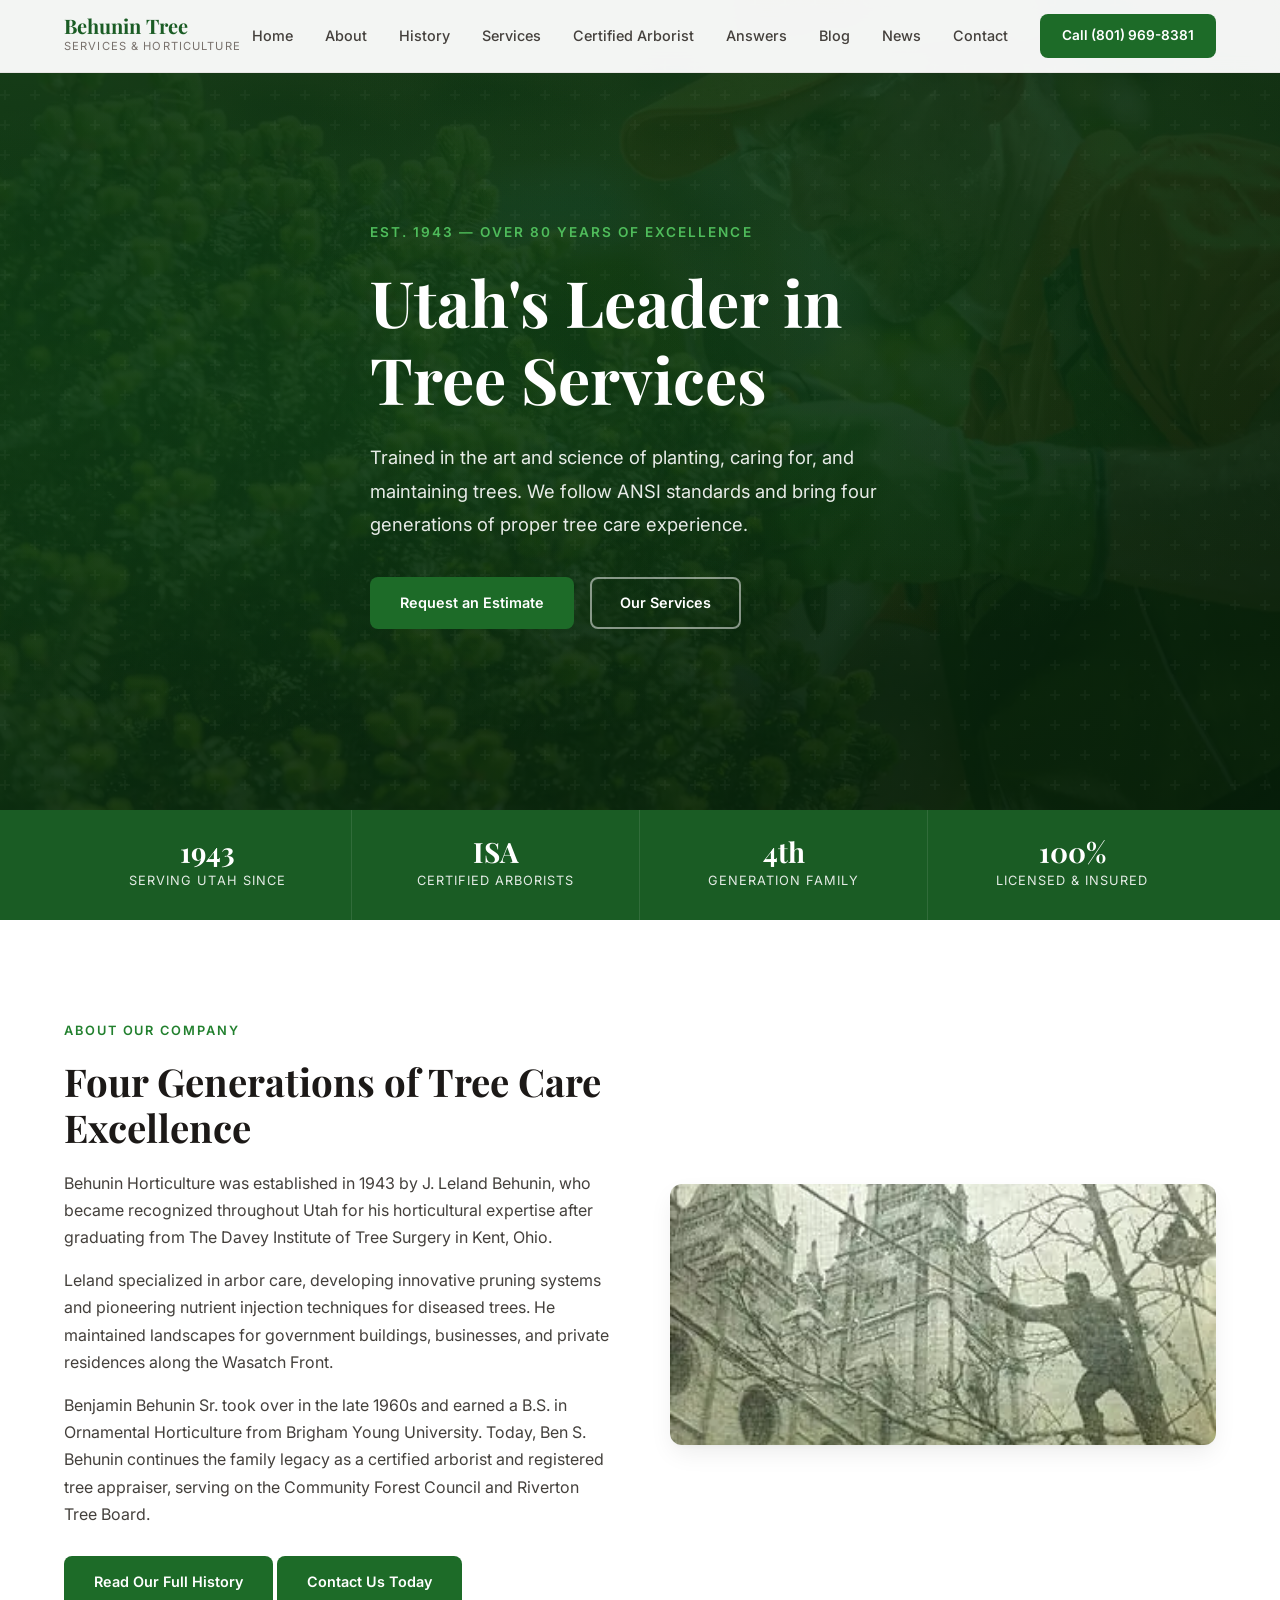
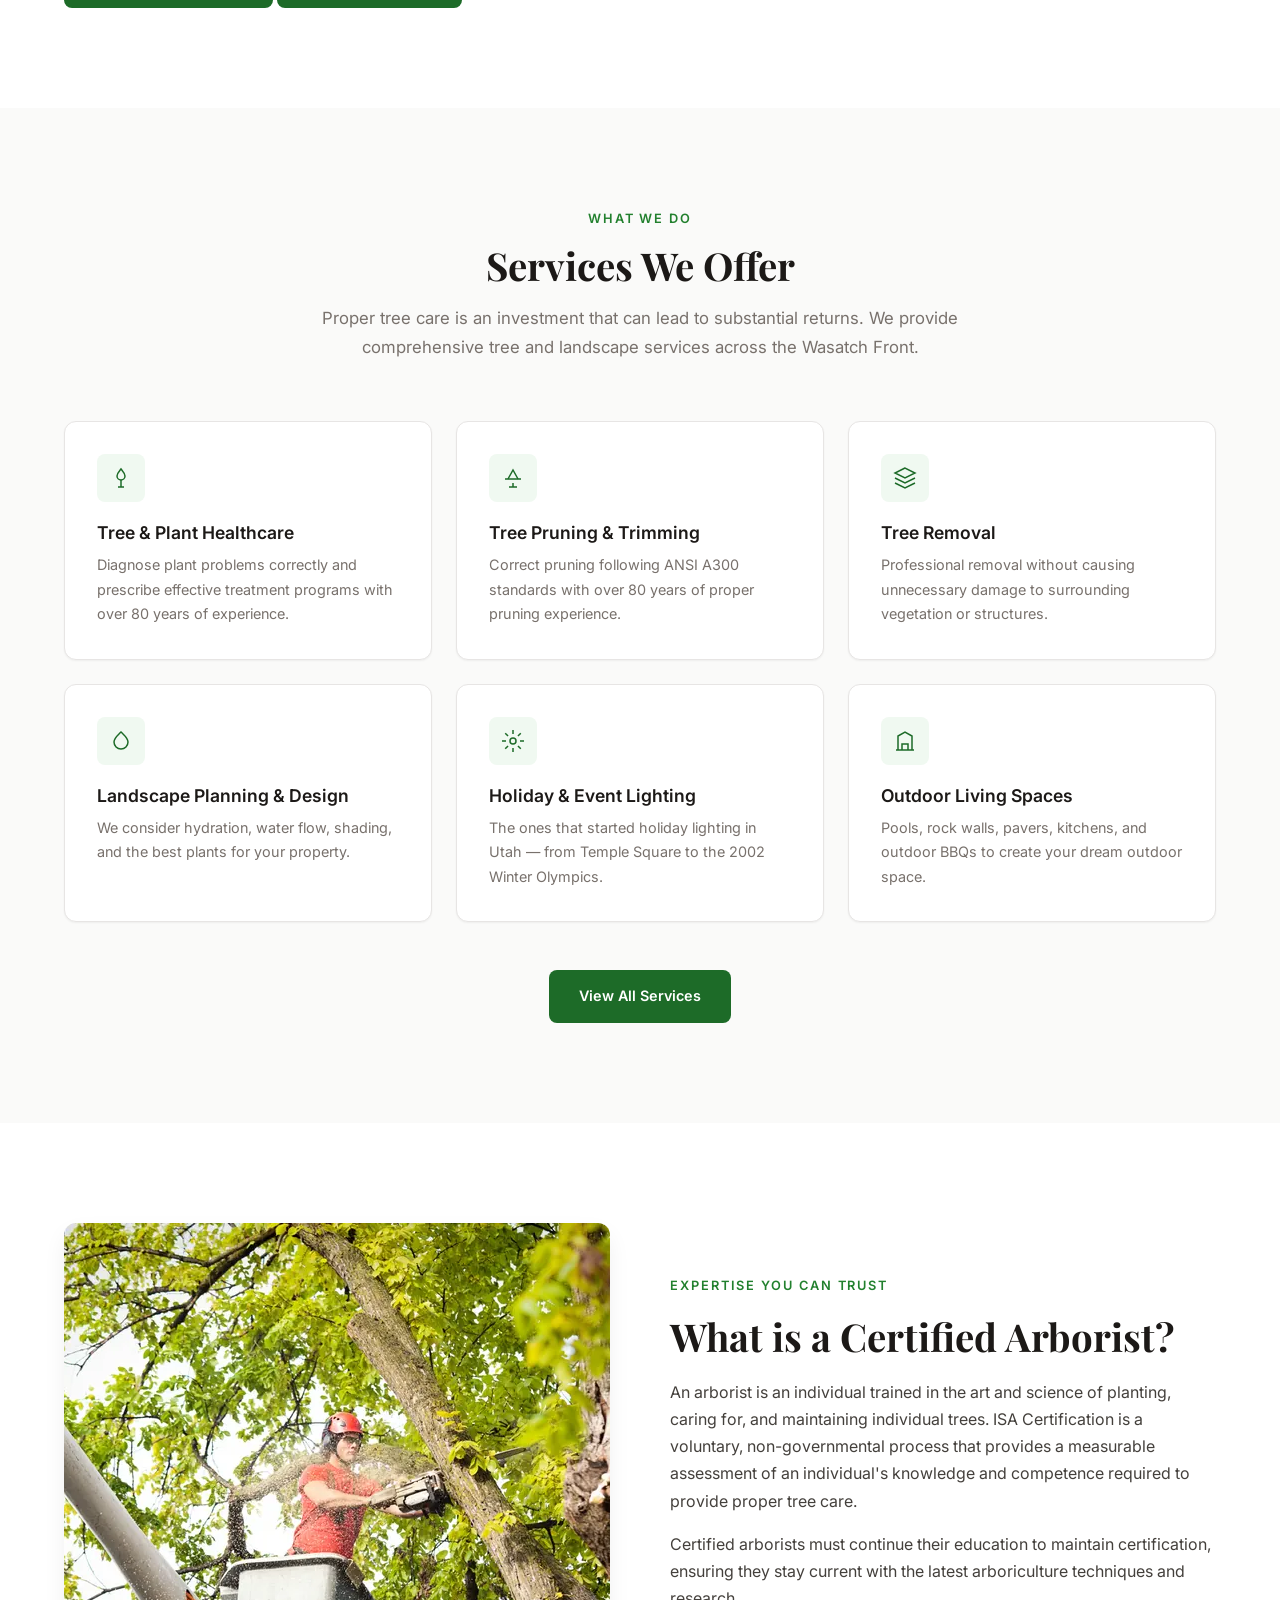
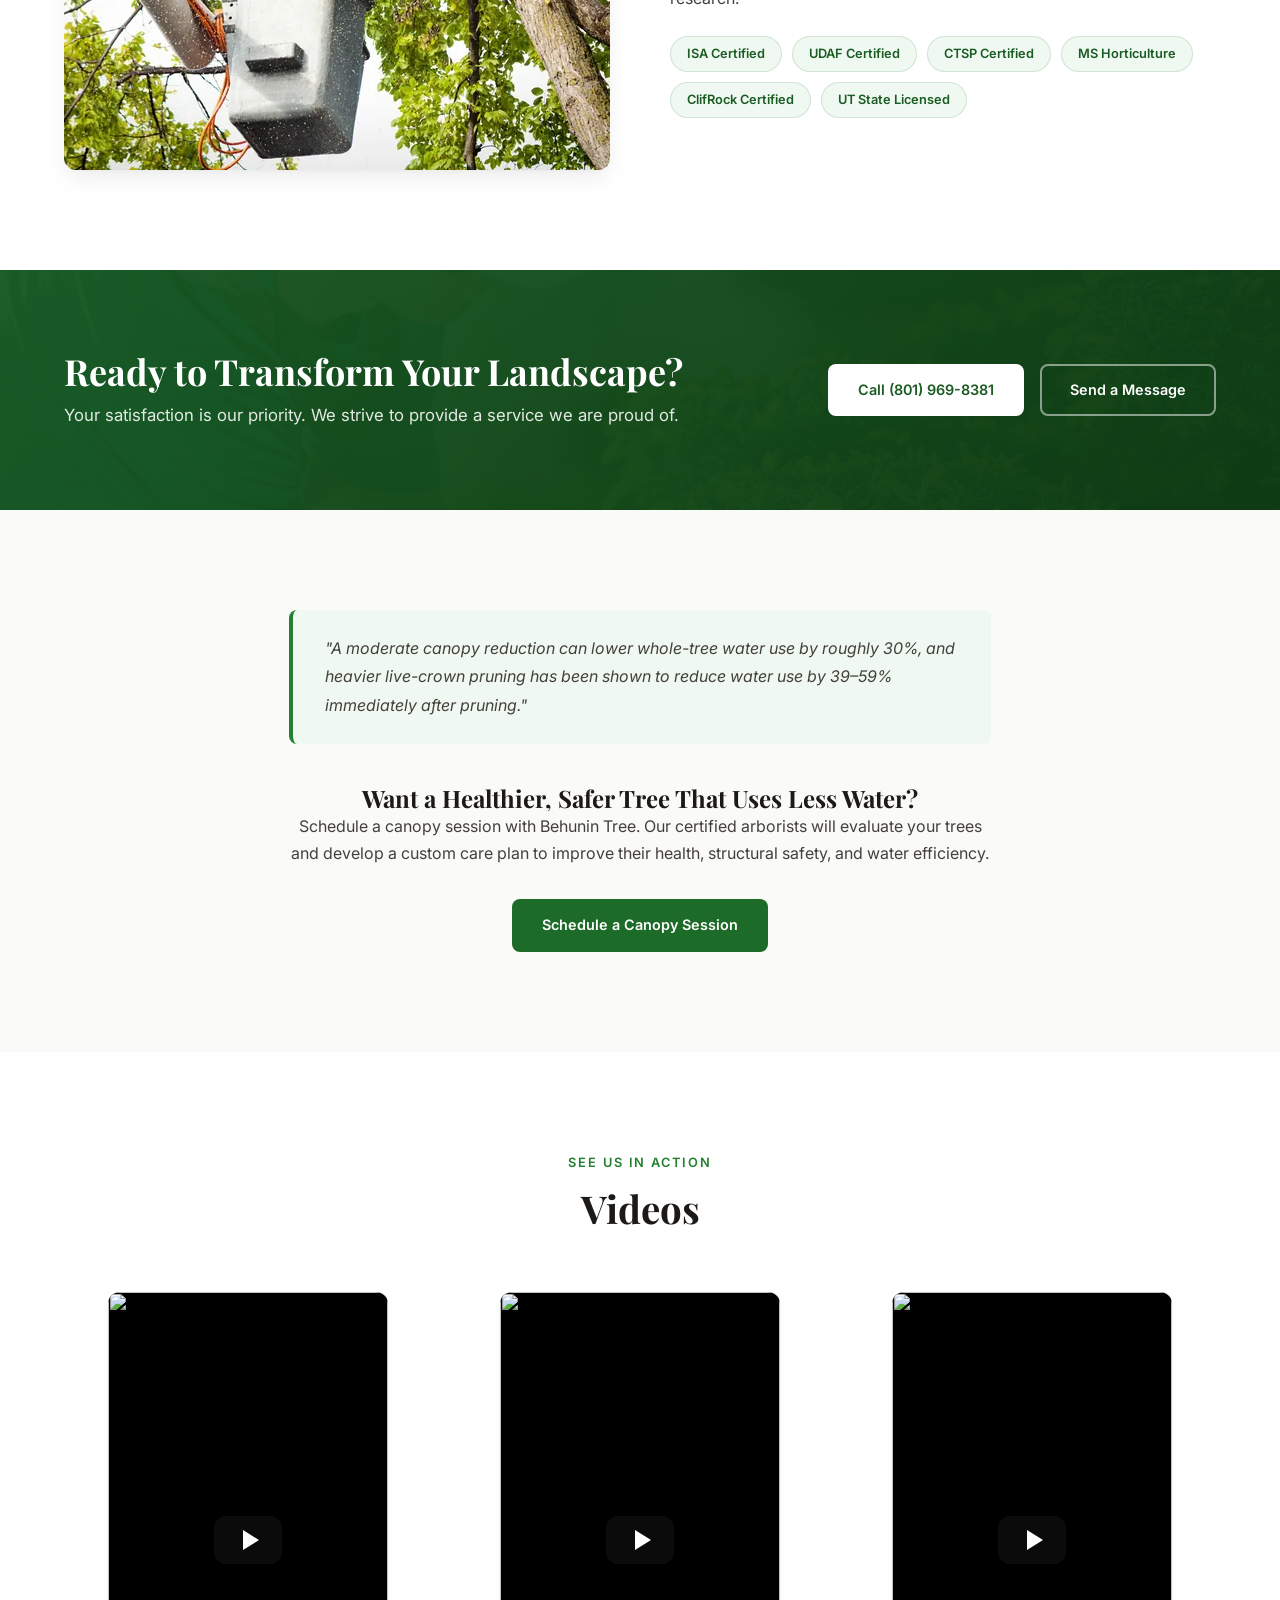
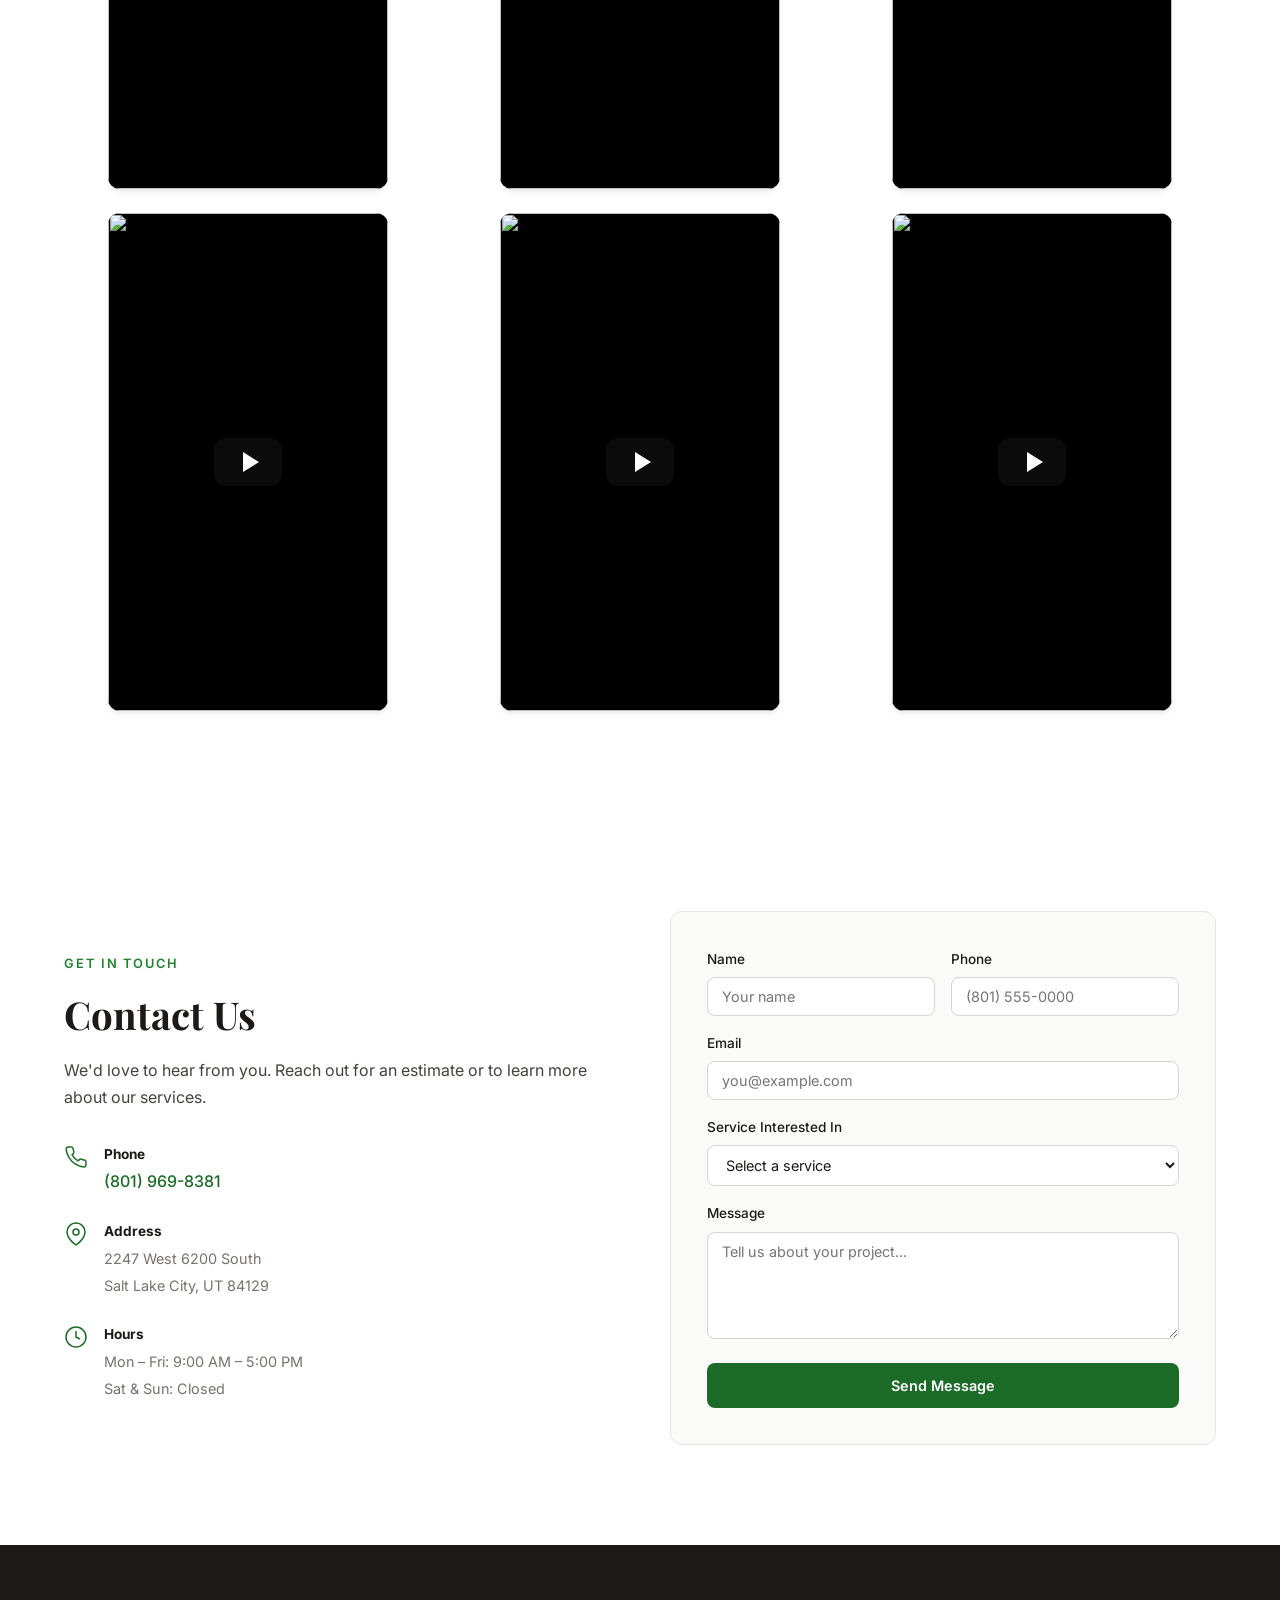
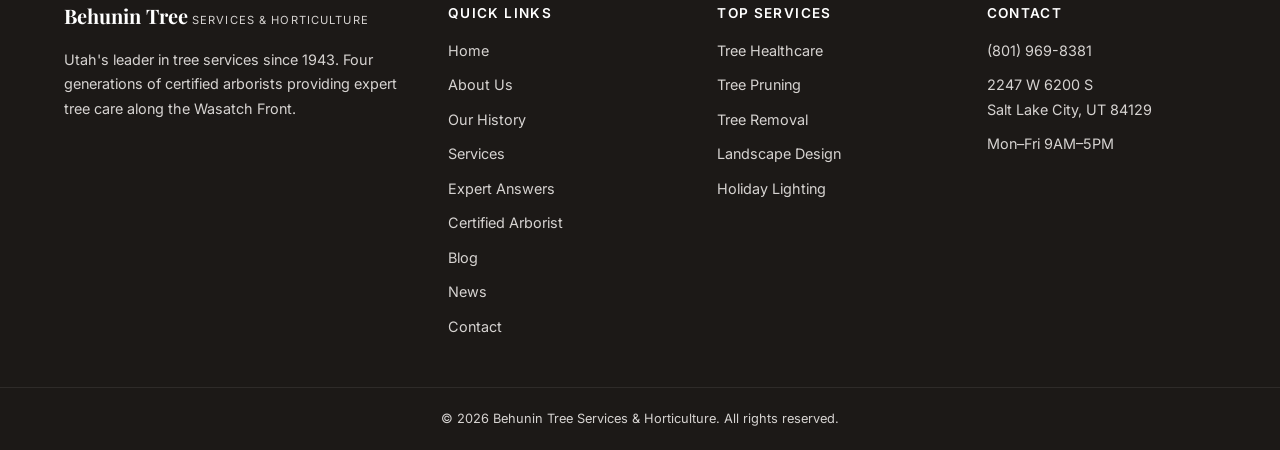
==== commit 55ac3202: "Swap Videos for Answers in the nav, and make the nav identical on every page Videos was an anchor to" ====
--- a/index.html
+++ b/index.html
@@ -1347,7 +1347,7 @@
         <a href="history.html" class="nav-link">History</a>
         <a href="services.html" class="nav-link">Services</a>
         <a href="#arborist" class="nav-link">Certified Arborist</a>
-        <a href="#videos" class="nav-link">Videos</a>
+        <a href="answers.html" class="nav-link">Answers</a>
         <a href="blog.html" class="nav-link">Blog</a>
         <a href="news.html" class="nav-link">News</a>
         <a href="#contact" class="nav-link">Contact</a>
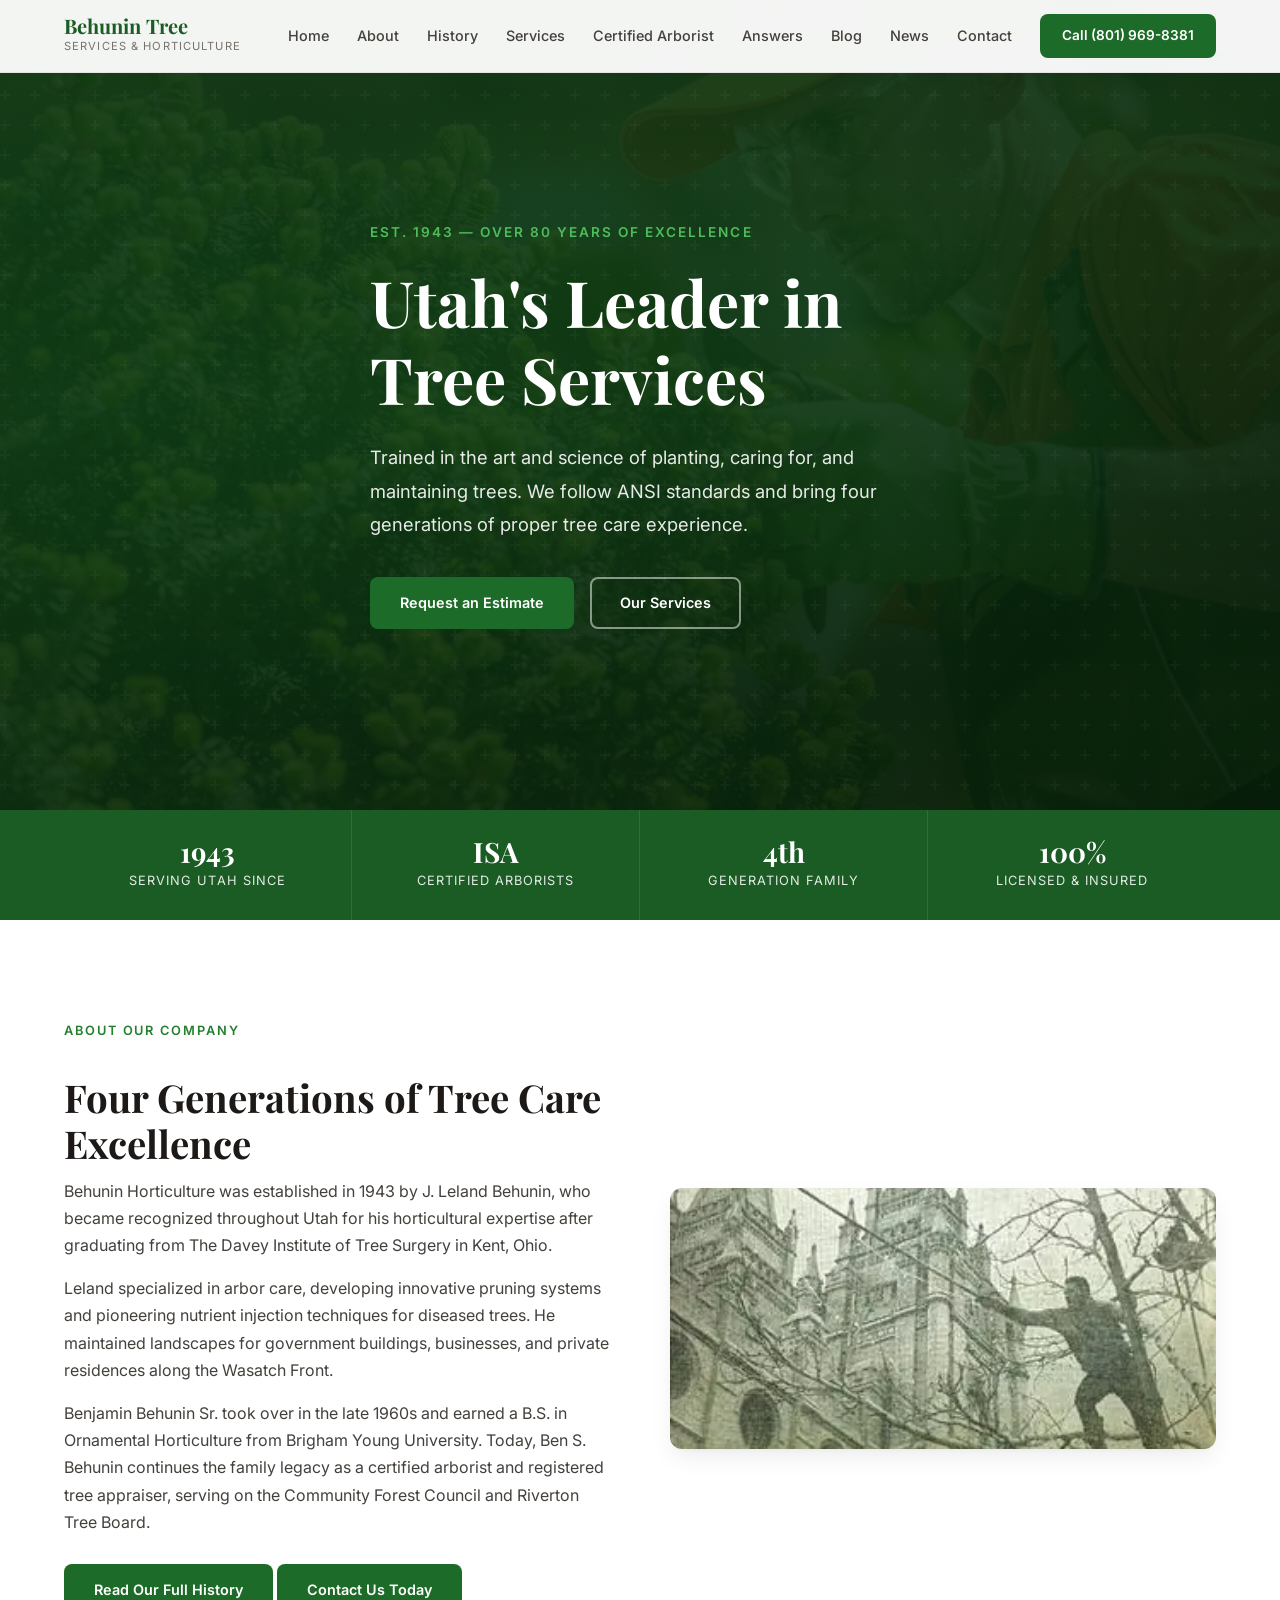
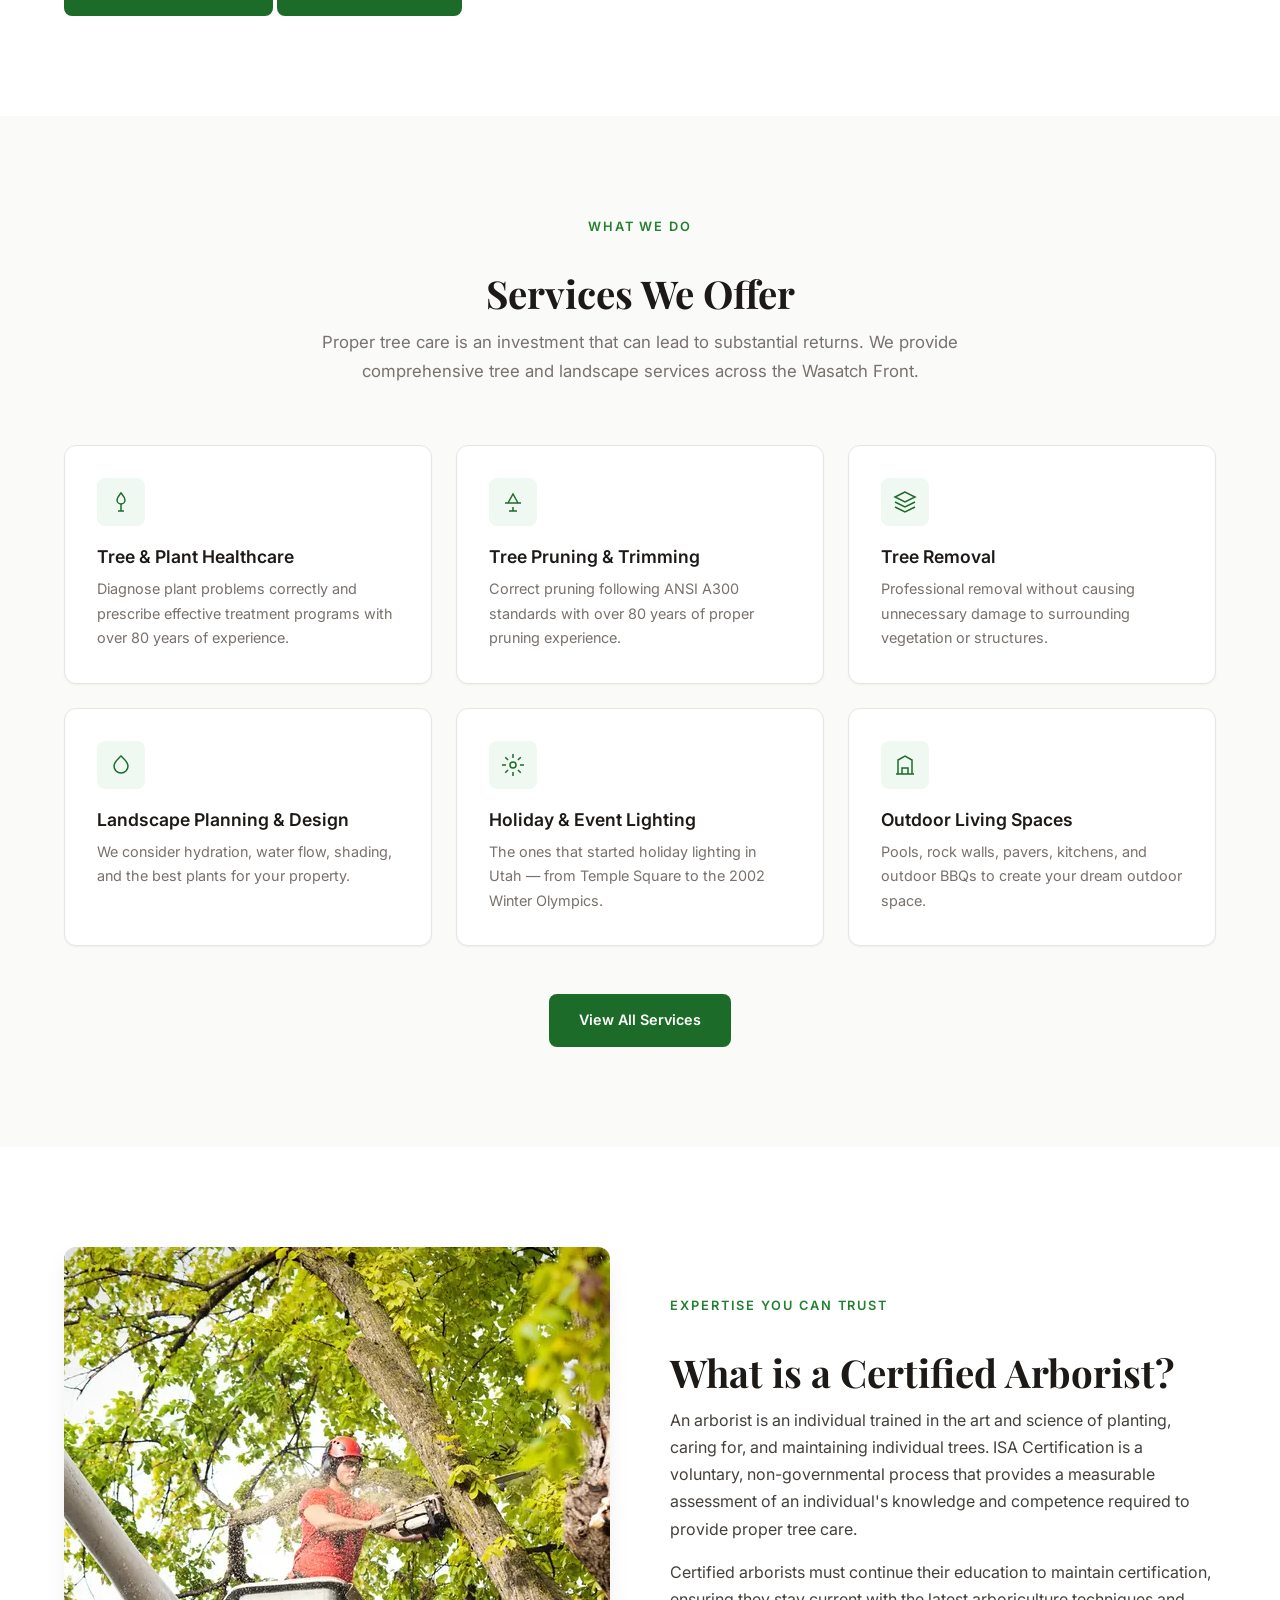
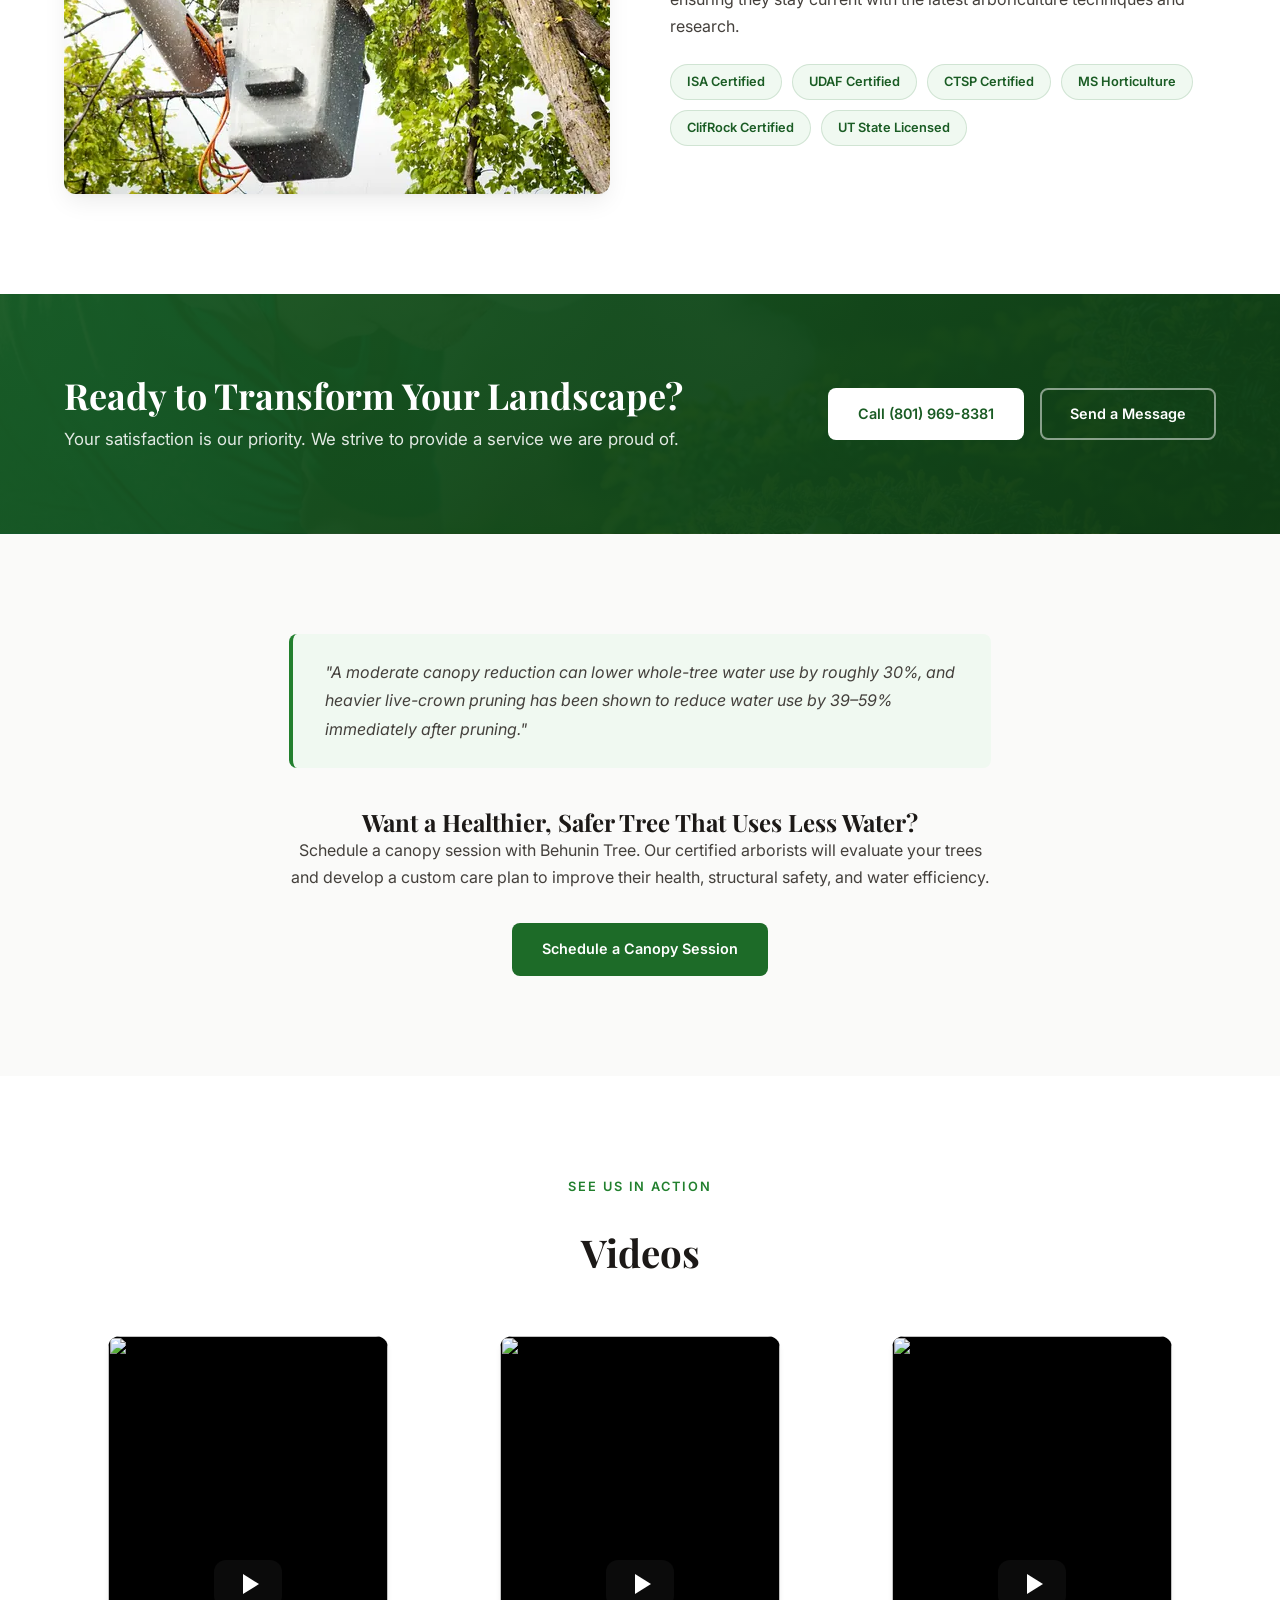
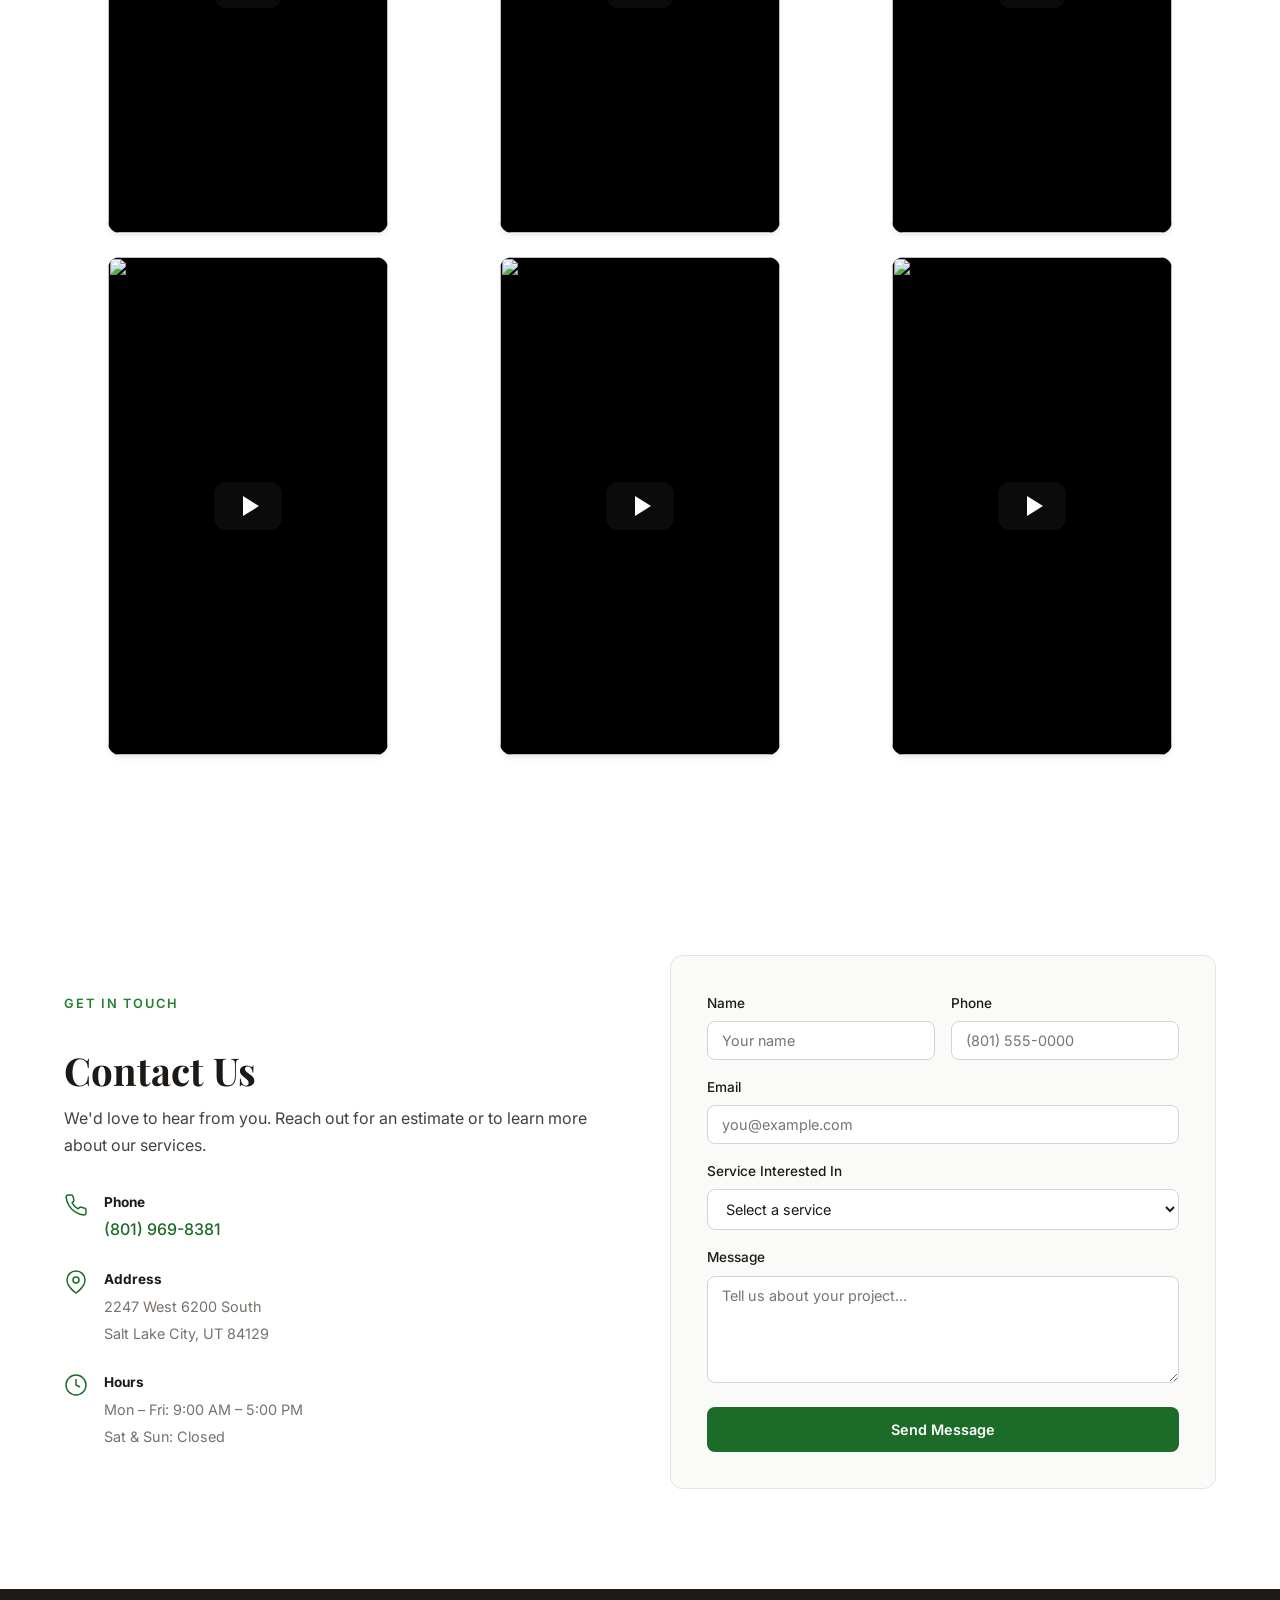
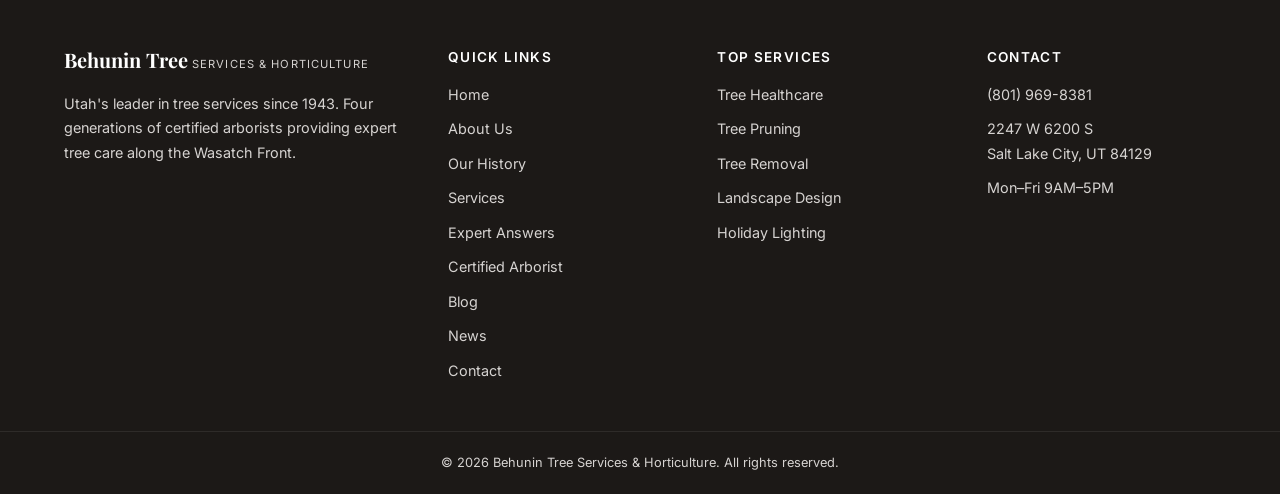
==== commit b3d764df: "Remove committed build output that had frozen the site's CSS Every styles.css change since a55c144 w" ====
--- a/index.html
+++ b/index.html
@@ -25,1312 +25,7 @@
   <link rel="apple-touch-icon" href="/apple-touch-icon.png">
 
   <link rel="canonical" href="https://behunintree.com/">
-  <style data-inlined-from="styles.css">
-/* ========== Reset & Base ========== */
-*, *::before, *::after {
-  margin: 0;
-  padding: 0;
-  box-sizing: border-box;
-}
-
-:root {
-  --green-900: #0f3d15;
-  --green-800: #1a5c24;
-  --green-700: #1d6b28;
-  --green-600: #22802e;
-  --green-500: #2a9d36;
-  --green-400: #4fbc5b;
-  --green-50: #f0f9f1;
-  --stone-900: #1c1917;
-  --stone-700: #44403c;
-  --stone-500: #78716c;
-  --stone-300: #d6d3d1;
-  --stone-200: #e7e5e4;
-  --stone-100: #f5f5f4;
-  --stone-50: #fafaf9;
-  --white: #ffffff;
-  --font-body: 'Inter', -apple-system, BlinkMacSystemFont, sans-serif;
-  --font-heading: 'Playfair Display', Georgia, serif;
-  --shadow-sm: 0 1px 2px rgba(0,0,0,0.05);
-  --shadow-md: 0 4px 6px -1px rgba(0,0,0,0.07), 0 2px 4px -2px rgba(0,0,0,0.05);
-  --shadow-lg: 0 10px 25px -3px rgba(0,0,0,0.08), 0 4px 6px -4px rgba(0,0,0,0.04);
-  --radius: 8px;
-  --radius-lg: 12px;
-}
-
-html {
-  scroll-behavior: smooth;
-  scroll-padding-top: 80px;
-}
-
-body {
-  font-family: var(--font-body);
-  color: var(--stone-700);
-  line-height: 1.7;
-  background: var(--white);
-  -webkit-font-smoothing: antialiased;
-}
-
-img { max-width: 100%; display: block; }
-
-a {
-  color: inherit;
-  text-decoration: none;
-}
-
-h1, h2, h3, h4 {
-  font-family: var(--font-heading);
-  color: var(--stone-900);
-  line-height: 1.2;
-}
-
-.container {
-  max-width: 1200px;
-  margin: 0 auto;
-  padding: 0 24px;
-}
-
-/* ========== Header ========== */
-.header {
-  position: fixed;
-  top: 0;
-  left: 0;
-  right: 0;
-  z-index: 1000;
-  background: rgba(255,255,255,0.95);
-  backdrop-filter: blur(10px);
-  border-bottom: 1px solid var(--stone-200);
-  transition: box-shadow 0.3s;
-}
-
-.header.scrolled {
-  box-shadow: var(--shadow-md);
-}
-
-.header-inner {
-  display: flex;
-  align-items: center;
-  justify-content: space-between;
-  height: 72px;
-}
-
-.logo {
-  display: flex;
-  flex-direction: column;
-}
-
-.logo-name {
-  font-family: var(--font-heading);
-  font-size: 1.25rem;
-  font-weight: 700;
-  color: var(--green-800);
-  line-height: 1.1;
-}
-
-.logo-sub {
-  font-size: 0.7rem;
-  color: var(--stone-500);
-  text-transform: uppercase;
-  letter-spacing: 0.1em;
-}
-
-.footer .logo-name {
-  color: var(--white);
-}
-
-.footer .logo-sub {
-  color: var(--stone-500);
-}
-
-.nav {
-  display: flex;
-  align-items: center;
-  gap: 32px;
-}
-
-.nav-link {
-  font-size: 0.9rem;
-  font-weight: 500;
-  color: var(--stone-700);
-  transition: color 0.2s;
-  position: relative;
-}
-
-.nav-link:hover {
-  color: var(--green-700);
-}
-
-.nav-link::after {
-  content: '';
-  position: absolute;
-  bottom: -4px;
-  left: 0;
-  right: 0;
-  height: 2px;
-  background: var(--green-600);
-  transform: scaleX(0);
-  transition: transform 0.2s;
-}
-
-.nav-link:hover::after {
-  transform: scaleX(1);
-}
-
-/* Buttons */
-.btn {
-  display: inline-flex;
-  align-items: center;
-  justify-content: center;
-  padding: 12px 28px;
-  font-family: var(--font-body);
-  font-size: 0.9rem;
-  font-weight: 600;
-  border-radius: var(--radius);
-  border: 2px solid transparent;
-  cursor: pointer;
-  transition: all 0.2s;
-  background: var(--green-700);
-  color: var(--white);
-}
-
-.btn:hover {
-  background: var(--green-800);
-  transform: translateY(-1px);
-  box-shadow: var(--shadow-md);
-}
-
-.btn-sm {
-  padding: 8px 20px;
-  font-size: 0.85rem;
-}
-
-.btn-outline {
-  background: transparent;
-  color: var(--white);
-  border-color: rgba(255,255,255,0.5);
-}
-
-.btn-outline:hover {
-  background: rgba(255,255,255,0.15);
-  border-color: var(--white);
-}
-
-.btn-white {
-  background: var(--white);
-  color: var(--green-800);
-}
-
-.btn-white:hover {
-  background: var(--stone-100);
-}
-
-.btn-outline-white {
-  background: transparent;
-  color: var(--white);
-  border-color: rgba(255,255,255,0.5);
-}
-
-.btn-outline-white:hover {
-  background: rgba(255,255,255,0.1);
-  border-color: var(--white);
-}
-
-.btn-full {
-  width: 100%;
-}
-
-/* Mobile menu toggle */
-.menu-toggle {
-  display: none;
-  flex-direction: column;
-  gap: 5px;
-  background: none;
-  border: none;
-  cursor: pointer;
-  padding: 8px;
-}
-
-.menu-toggle span {
-  display: block;
-  width: 24px;
-  height: 2px;
-  background: var(--stone-900);
-  border-radius: 2px;
-  transition: all 0.3s;
-}
-
-/* ========== Hero ========== */
-.hero {
-  position: relative;
-  min-height: 90vh;
-  display: flex;
-  align-items: center;
-  background-color: var(--green-900);
-  overflow: hidden;
-  background-size: cover;
-  background-position: center;
-}
-
-@media (max-width: 800px) {
-  .hero {
-    background-image:
-      linear-gradient(135deg, rgba(15,61,21,0.88) 0%, rgba(10,46,16,0.82) 50%, rgba(6,31,9,0.9) 100%),
-      image-set(url('/img/homepage-hero-800.webp') type('image/webp') 1x,
-                url('/img/homepage-hero-800.jpg') type('image/jpeg') 1x);
-  }
-}
-
-@media (min-width: 801px) {
-  .hero {
-    background-image:
-      linear-gradient(135deg, rgba(15,61,21,0.88) 0%, rgba(10,46,16,0.82) 50%, rgba(6,31,9,0.9) 100%),
-      image-set(url('/img/homepage-hero-1920.webp') type('image/webp') 1x,
-                url('/img/homepage-hero-1920.jpg') type('image/jpeg') 1x);
-  }
-}
-
-.hero::before {
-  content: '';
-  position: absolute;
-  inset: 0;
-  background:
-    radial-gradient(ellipse at 30% 50%, rgba(34,128,46,0.15) 0%, transparent 60%),
-    radial-gradient(ellipse at 70% 30%, rgba(42,157,54,0.1) 0%, transparent 50%);
-}
-
-.hero-overlay {
-  position: absolute;
-  inset: 0;
-  background: url("data:image/svg+xml,%3Csvg width='60' height='60' viewBox='0 0 60 60' xmlns='http://www.w3.org/2000/svg'%3E%3Cg fill='none' fill-rule='evenodd'%3E%3Cg fill='%23ffffff' fill-opacity='0.03'%3E%3Cpath d='M36 34v-4h-2v4h-4v2h4v4h2v-4h4v-2h-4zm0-30V0h-2v4h-4v2h4v4h2V6h4V4h-4zM6 34v-4H4v4H0v2h4v4h2v-4h4v-2H6zM6 4V0H4v4H0v2h4v4h2V6h4V4H6z'/%3E%3C/g%3E%3C/g%3E%3C/svg%3E");
-}
-
-.hero-content {
-  position: relative;
-  z-index: 1;
-  /* Only set vertical padding — .container supplies the 24px side gutters.
-     A `padding` shorthand here would zero them out and push text to the edge. */
-  padding-top: 120px;
-  padding-bottom: 80px;
-  max-width: 680px;
-}
-
-.hero-tag {
-  font-size: 0.85rem;
-  font-weight: 600;
-  text-transform: uppercase;
-  letter-spacing: 0.15em;
-  color: var(--green-400);
-  margin-bottom: 20px;
-}
-
-.hero h1 {
-  font-size: clamp(2.5rem, 5vw, 4rem);
-  color: var(--white);
-  margin-bottom: 24px;
-  font-weight: 700;
-}
-
-.hero-desc {
-  font-size: 1.15rem;
-  color: rgba(255,255,255,0.9);
-  margin-bottom: 36px;
-  max-width: 540px;
-  line-height: 1.8;
-}
-
-.hero-actions {
-  display: flex;
-  gap: 16px;
-  flex-wrap: wrap;
-}
-
-/* ========== Trust Bar ========== */
-.trust-bar {
-  background: var(--green-800);
-  padding: 0;
-}
-
-.trust-inner {
-  display: grid;
-  grid-template-columns: repeat(4, 1fr);
-}
-
-.trust-item {
-  display: flex;
-  flex-direction: column;
-  align-items: center;
-  padding: 28px 16px;
-  text-align: center;
-  border-right: 1px solid rgba(255,255,255,0.1);
-}
-
-.trust-item:last-child {
-  border-right: none;
-}
-
-.trust-item strong {
-  font-family: var(--font-heading);
-  font-size: 1.75rem;
-  color: var(--white);
-  line-height: 1;
-  margin-bottom: 4px;
-}
-
-.trust-item span {
-  font-size: 0.8rem;
-  color: rgba(255,255,255,0.88);
-  text-transform: uppercase;
-  letter-spacing: 0.08em;
-}
-
-/* ========== Sections ========== */
-.section {
-  padding: 100px 0;
-}
-
-.section-alt {
-  background: var(--stone-50);
-}
-
-.section-tag {
-  font-size: 0.8rem;
-  font-weight: 600;
-  text-transform: uppercase;
-  letter-spacing: 0.15em;
-  color: var(--green-600);
-  margin-bottom: 12px;
-}
-
-.section-header {
-  text-align: center;
-  max-width: 640px;
-  margin: 0 auto 60px;
-}
-
-.section-header h2 {
-  font-size: clamp(1.75rem, 3vw, 2.5rem);
-  margin-bottom: 16px;
-}
-
-.section-subtitle {
-  font-size: 1.05rem;
-  color: var(--stone-500);
-}
-
-/* Two Column Layout */
-.two-col {
-  display: grid;
-  grid-template-columns: 1fr 1fr;
-  gap: 60px;
-  align-items: center;
-}
-
-.two-col-reverse .col-text {
-  order: 1;
-}
-
-.two-col-reverse .col-image {
-  order: 0;
-}
-
-.col-text h2 {
-  font-size: clamp(1.75rem, 3vw, 2.5rem);
-  margin-bottom: 20px;
-}
-
-.col-text p {
-  margin-bottom: 16px;
-}
-
-.col-text .btn {
-  margin-top: 12px;
-}
-
-/* Section Images */
-.section-img {
-  width: 100%;
-  border-radius: var(--radius-lg);
-  aspect-ratio: 4/3;
-  object-fit: cover;
-  box-shadow: var(--shadow-lg);
-}
-
-/* Section Footer (view all link) */
-.section-footer {
-  text-align: center;
-  margin-top: 48px;
-}
-
-/* ========== Page Hero (inner pages) ========== */
-.page-hero {
-  padding: 140px 0 60px;
-  background-color: var(--green-900);
-  background-size: cover;
-  background-position: center;
-}
-
-@media (max-width: 800px) {
-  .page-hero {
-    background-image:
-      linear-gradient(135deg, rgba(15,61,21,0.92) 0%, rgba(10,46,16,0.88) 50%, rgba(6,31,9,0.94) 100%),
-      image-set(url('/img/homepage-hero-800.webp') type('image/webp') 1x,
-                url('/img/homepage-hero-800.jpg') type('image/jpeg') 1x);
-  }
-}
-
-@media (min-width: 801px) {
-  .page-hero {
-    background-image:
-      linear-gradient(135deg, rgba(15,61,21,0.92) 0%, rgba(10,46,16,0.88) 50%, rgba(6,31,9,0.94) 100%),
-      image-set(url('/img/homepage-hero-1920.webp') type('image/webp') 1x,
-                url('/img/homepage-hero-1920.jpg') type('image/jpeg') 1x);
-  }
-}
-
-.page-hero .hero-tag {
-  font-size: 0.85rem;
-  font-weight: 600;
-  text-transform: uppercase;
-  letter-spacing: 0.15em;
-  color: var(--green-400);
-  margin-bottom: 16px;
-}
-
-.page-hero h1 {
-  font-size: clamp(2rem, 4vw, 3rem);
-  color: var(--white);
-  margin-bottom: 16px;
-}
-
-.page-hero-desc {
-  font-size: 1.1rem;
-  color: rgba(255,255,255,0.88);
-  max-width: 600px;
-  line-height: 1.7;
-}
-
-/* ========== Service Card with Image ========== */
-.service-card-lg {
-  padding: 0;
-  overflow: hidden;
-}
-
-.service-card-img {
-  width: 100%;
-  height: 200px;
-  object-fit: cover;
-}
-
-.service-card-body {
-  padding: 28px;
-}
-
-.service-card-lg h3 {
-  font-family: var(--font-heading);
-  font-size: 1.25rem;
-  margin-bottom: 12px;
-}
-
-.service-card-lg p {
-  font-size: 0.9rem;
-  color: var(--stone-500);
-  line-height: 1.7;
-}
-
-/* ========== Article Cards (News Page) ========== */
-.articles-grid {
-  display: grid;
-  grid-template-columns: repeat(auto-fill, minmax(340px, 1fr));
-  gap: 32px;
-}
-
-.article-card {
-  display: flex;
-  flex-direction: column;
-  background: var(--white);
-  border-radius: var(--radius-lg);
-  overflow: hidden;
-  border: 1px solid var(--stone-200);
-  box-shadow: var(--shadow-sm);
-  transition: all 0.3s;
-  text-decoration: none;
-  color: inherit;
-}
-
-.article-card:hover {
-  box-shadow: var(--shadow-lg);
-  transform: translateY(-4px);
-  border-color: var(--green-500);
-}
-
-.article-img {
-  position: relative;
-  overflow: hidden;
-}
-
-.article-img img {
-  width: 100%;
-  height: 220px;
-  object-fit: cover;
-  transition: transform 0.4s;
-}
-
-.article-card:hover .article-img img {
-  transform: scale(1.05);
-}
-
-.article-source {
-  position: absolute;
-  top: 12px;
-  left: 12px;
-  background: var(--green-800);
-  color: var(--white);
-  font-size: 0.75rem;
-  font-weight: 600;
-  padding: 4px 12px;
-  border-radius: 100px;
-  text-transform: uppercase;
-  letter-spacing: 0.05em;
-}
-
-.article-body {
-  padding: 24px;
-  flex: 1;
-  display: flex;
-  flex-direction: column;
-}
-
-.article-date {
-  font-size: 0.8rem;
-  color: var(--stone-500);
-  margin-bottom: 8px;
-}
-
-.article-body h3 {
-  font-family: var(--font-heading);
-  font-size: 1.2rem;
-  line-height: 1.35;
-  margin-bottom: 12px;
-  color: var(--stone-900);
-}
-
-.article-body p {
-  font-size: 0.9rem;
-  color: var(--stone-500);
-  line-height: 1.7;
-  flex: 1;
-}
-
-.article-link {
-  display: inline-block;
-  margin-top: 16px;
-  font-size: 0.85rem;
-  font-weight: 600;
-  color: var(--green-700);
-  transition: color 0.2s;
-}
-
-.article-card:hover .article-link {
-  color: var(--green-500);
-}
-
-@media (max-width: 768px) {
-  .articles-grid {
-    grid-template-columns: 1fr;
-  }
-}
-
-/* ========== Services Grid ========== */
-.services-grid {
-  display: grid;
-  grid-template-columns: repeat(auto-fill, minmax(300px, 1fr));
-  gap: 24px;
-}
-
-.service-card {
-  background: var(--white);
-  border-radius: var(--radius-lg);
-  padding: 32px;
-  box-shadow: var(--shadow-sm);
-  border: 1px solid var(--stone-200);
-  transition: all 0.3s;
-}
-
-.service-card:hover {
-  box-shadow: var(--shadow-lg);
-  transform: translateY(-4px);
-  border-color: var(--green-500);
-}
-
-.service-icon {
-  width: 48px;
-  height: 48px;
-  background: var(--green-50);
-  border-radius: var(--radius);
-  display: flex;
-  align-items: center;
-  justify-content: center;
-  margin-bottom: 20px;
-  color: var(--green-700);
-}
-
-.service-icon svg {
-  width: 24px;
-  height: 24px;
-}
-
-.service-card h3 {
-  font-family: var(--font-body);
-  font-size: 1.1rem;
-  font-weight: 600;
-  margin-bottom: 10px;
-}
-
-.service-card p {
-  font-size: 0.9rem;
-  color: var(--stone-500);
-  line-height: 1.7;
-}
-
-/* ========== Credentials ========== */
-.credentials {
-  display: flex;
-  flex-wrap: wrap;
-  gap: 10px;
-  margin-top: 24px;
-}
-
-.credential {
-  padding: 6px 16px;
-  background: var(--green-50);
-  color: var(--green-800);
-  font-size: 0.8rem;
-  font-weight: 600;
-  border-radius: 100px;
-  border: 1px solid rgba(29,107,40,0.15);
-}
-
-/* ========== CTA Banner ========== */
-.cta-banner {
-  background-color: var(--green-800);
-  background-size: cover;
-  background-position: center;
-  padding: 80px 0;
-}
-
-@media (max-width: 800px) {
-  .cta-banner {
-    background-image:
-      linear-gradient(135deg, rgba(26,92,36,0.92), rgba(15,61,21,0.95)),
-      image-set(url('/img/services-hero-800.webp') type('image/webp') 1x,
-                url('/img/services-hero-800.jpg') type('image/jpeg') 1x);
-  }
-}
-
-@media (min-width: 801px) {
-  .cta-banner {
-    background-image:
-      linear-gradient(135deg, rgba(26,92,36,0.92), rgba(15,61,21,0.95)),
-      image-set(url('/img/services-hero-1920.webp') type('image/webp') 1x,
-                url('/img/services-hero-1920.jpg') type('image/jpeg') 1x);
-  }
-}
-
-.cta-inner {
-  display: flex;
-  align-items: center;
-  justify-content: space-between;
-  gap: 40px;
-}
-
-.cta-inner h2 {
-  font-size: clamp(1.5rem, 3vw, 2.25rem);
-  color: var(--white);
-  margin-bottom: 8px;
-}
-
-.cta-inner p {
-  color: rgba(255,255,255,0.88);
-  font-size: 1.05rem;
-}
-
-.cta-actions {
-  display: flex;
-  gap: 16px;
-  flex-shrink: 0;
-}
-
-/* ========== Contact ========== */
-.contact-info {
-  display: flex;
-  flex-direction: column;
-  gap: 24px;
-  margin-top: 32px;
-}
-
-.contact-item {
-  display: flex;
-  gap: 16px;
-  align-items: flex-start;
-}
-
-.contact-item svg {
-  flex-shrink: 0;
-  color: var(--green-700);
-  margin-top: 2px;
-}
-
-.contact-item strong {
-  display: block;
-  font-size: 0.85rem;
-  color: var(--stone-900);
-  margin-bottom: 2px;
-}
-
-.contact-item a {
-  color: var(--green-700);
-  font-weight: 500;
-}
-
-.contact-item a:hover {
-  text-decoration: underline;
-}
-
-.contact-item span {
-  font-size: 0.9rem;
-  color: var(--stone-500);
-}
-
-/* Contact Form */
-.col-form {
-  display: flex;
-  align-items: flex-start;
-}
-
-.contact-form {
-  width: 100%;
-  background: var(--stone-50);
-  padding: 36px;
-  border-radius: var(--radius-lg);
-  border: 1px solid var(--stone-200);
-}
-
-.form-row {
-  display: grid;
-  grid-template-columns: 1fr 1fr;
-  gap: 16px;
-}
-
-.form-group {
-  margin-bottom: 16px;
-}
-
-.form-group label {
-  display: block;
-  font-size: 0.85rem;
-  font-weight: 500;
-  color: var(--stone-900);
-  margin-bottom: 6px;
-}
-
-.form-group input,
-.form-group select,
-.form-group textarea {
-  width: 100%;
-  padding: 10px 14px;
-  font-family: var(--font-body);
-  font-size: 0.9rem;
-  border: 1px solid var(--stone-300);
-  border-radius: var(--radius);
-  background: var(--white);
-  color: var(--stone-900);
-  transition: border-color 0.2s, box-shadow 0.2s;
-}
-
-.form-group input:focus,
-.form-group select:focus,
-.form-group textarea:focus {
-  outline: none;
-  border-color: var(--green-600);
-  box-shadow: 0 0 0 3px rgba(34,128,46,0.1);
-}
-
-.form-group textarea {
-  resize: vertical;
-}
-
-/* ========== Footer ========== */
-.footer {
-  background: var(--stone-900);
-  color: var(--stone-300);
-  padding: 60px 0 0;
-}
-
-.footer-inner {
-  display: grid;
-  grid-template-columns: 1.5fr 1fr 1fr 1fr;
-  gap: 40px;
-  padding-bottom: 48px;
-}
-
-.footer .logo-name {
-  color: var(--white);
-}
-
-.footer .logo-sub {
-  color: var(--stone-300);
-}
-
-.footer-desc {
-  margin-top: 16px;
-  font-size: 0.9rem;
-  line-height: 1.7;
-  color: var(--stone-300);
-}
-
-.footer-links {
-  display: flex;
-  flex-direction: column;
-  gap: 10px;
-}
-
-.footer-links h3,
-.footer-links h4 {
-  font-family: var(--font-body);
-  font-size: 0.85rem;
-  font-weight: 600;
-  text-transform: uppercase;
-  letter-spacing: 0.1em;
-  color: var(--white);
-  margin-bottom: 8px;
-}
-
-.footer-links a,
-.footer-links span {
-  font-size: 0.9rem;
-  color: var(--stone-300);
-  transition: color 0.2s;
-}
-
-.footer-links a:hover {
-  color: var(--white);
-}
-
-.footer-bottom {
-  border-top: 1px solid rgba(255,255,255,0.08);
-  padding: 20px 0;
-}
-
-.footer-bottom p {
-  font-size: 0.8rem;
-  color: var(--stone-300);
-  text-align: center;
-}
-
-/* ========== Responsive ========== */
-@media (max-width: 1024px) {
-  .footer-inner {
-    grid-template-columns: 1fr 1fr;
-  }
-}
-
-@media (max-width: 768px) {
-  .nav {
-    display: none;
-    position: absolute;
-    top: 72px;
-    left: 0;
-    right: 0;
-    background: var(--white);
-    flex-direction: column;
-    padding: 24px;
-    gap: 16px;
-    border-bottom: 1px solid var(--stone-200);
-    box-shadow: var(--shadow-lg);
-  }
-
-  .nav.open {
-    display: flex;
-  }
-
-  .nav-link::after {
-    display: none;
-  }
-
-  .menu-toggle {
-    display: flex;
-  }
-
-  .menu-toggle.open span:nth-child(1) {
-    transform: rotate(45deg) translate(5px, 5px);
-  }
-
-  .menu-toggle.open span:nth-child(2) {
-    opacity: 0;
-  }
-
-  .menu-toggle.open span:nth-child(3) {
-    transform: rotate(-45deg) translate(5px, -5px);
-  }
-
-  .hero-content {
-    padding-top: 100px;
-    padding-bottom: 60px;
-  }
-
-  .trust-inner {
-    grid-template-columns: repeat(2, 1fr);
-  }
-
-  .trust-item:nth-child(1),
-  .trust-item:nth-child(2) {
-    border-bottom: 1px solid rgba(255,255,255,0.1);
-  }
-
-  .trust-item:nth-child(2),
-  .trust-item:nth-child(4) {
-    border-right: none;
-  }
-
-  .section {
-    padding: 60px 0;
-  }
-
-  .two-col {
-    grid-template-columns: 1fr;
-    gap: 40px;
-  }
-
-  .two-col-reverse .col-text {
-    order: 0;
-  }
-
-  .two-col-reverse .col-image {
-    order: 1;
-  }
-
-  .services-grid {
-    grid-template-columns: 1fr;
-  }
-
-  .cta-inner {
-    flex-direction: column;
-    text-align: center;
-  }
-
-  .cta-actions {
-    flex-direction: column;
-    width: 100%;
-  }
-
-  .cta-actions .btn {
-    width: 100%;
-  }
-
-  .form-row {
-    grid-template-columns: 1fr;
-  }
-
-  .footer-inner {
-    grid-template-columns: 1fr;
-  }
-
-  .videos-grid {
-    grid-template-columns: repeat(2, 1fr);
-  }
-}
-
-/* ========== Article Content ========== */
-.article-content {
-  max-width: 760px;
-  margin: 0 auto;
-}
-
-.article-content h2 {
-  font-family: var(--font-heading);
-  font-size: 1.6rem;
-  color: var(--stone-900);
-  margin-top: 2.5rem;
-  margin-bottom: 1rem;
-}
-
-.article-content h2:first-child {
-  margin-top: 0;
-}
-
-.article-content p {
-  color: var(--stone-700);
-  line-height: 1.8;
-  margin-bottom: 1.25rem;
-}
-
-.article-highlight {
-  background: var(--green-50);
-  border-left: 4px solid var(--green-600);
-  padding: 1.5rem 2rem;
-  border-radius: var(--radius);
-  margin: 2rem 0;
-}
-
-.article-highlight h3 {
-  font-family: var(--font-heading);
-  font-size: 1.2rem;
-  color: var(--green-800);
-  margin-bottom: 1rem;
-}
-
-.article-highlight ul {
-  list-style: none;
-  display: flex;
-  flex-direction: column;
-  gap: 0.75rem;
-}
-
-.article-highlight li {
-  color: var(--stone-700);
-  line-height: 1.6;
-  padding-left: 1.25rem;
-  position: relative;
-}
-
-.article-highlight li::before {
-  content: "";
-  position: absolute;
-  left: 0;
-  top: 10px;
-  width: 6px;
-  height: 6px;
-  background: var(--green-600);
-  border-radius: 50%;
-}
-
-.article-cta {
-  background: var(--stone-100);
-  border-radius: var(--radius-lg);
-  padding: 2.5rem;
-  text-align: center;
-  margin-top: 3rem;
-}
-
-.article-cta h3 {
-  font-family: var(--font-heading);
-  font-size: 1.4rem;
-  color: var(--stone-900);
-  margin-bottom: 0.75rem;
-}
-
-.article-cta p {
-  color: var(--stone-700);
-  margin-bottom: 1.5rem;
-}
-
-/* ========== Videos ========== */
-.videos-grid {
-  display: grid;
-  grid-template-columns: repeat(3, 1fr);
-  gap: 1.5rem;
-  justify-items: center;
-}
-
-.video-short {
-  position: relative;
-  width: 100%;
-  max-width: 280px;
-  aspect-ratio: 9 / 16;
-  border-radius: var(--radius-lg);
-  overflow: hidden;
-  box-shadow: var(--shadow-md);
-}
-
-.video-short iframe {
-  position: absolute;
-  top: 0;
-  left: 0;
-  width: 100%;
-  height: 100%;
-  border: 0;
-}
-
-@media (max-width: 480px) {
-  .videos-grid {
-    grid-template-columns: 1fr;
-    max-width: 300px;
-    margin: 0 auto;
-  }
-
-  .trust-inner {
-    grid-template-columns: 1fr 1fr;
-  }
-
-  .hero h1 {
-    font-size: 2rem;
-  }
-
-  .hero-desc {
-    font-size: 1rem;
-  }
-}
-
-/* ========== YouTube facade ========== */
-.yt-facade {
-  position: absolute;
-  inset: 0;
-  width: 100%;
-  height: 100%;
-  padding: 0;
-  border: 0;
-  cursor: pointer;
-  background: #000;
-  overflow: hidden;
-}
-
-.yt-facade img {
-  width: 100%;
-  height: 100%;
-  object-fit: cover;
-  transition: transform 0.3s;
-}
-
-.yt-facade:hover img,
-.yt-facade:focus-visible img {
-  transform: scale(1.04);
-}
-
-.yt-facade:focus-visible {
-  outline: 3px solid var(--green-500);
-  outline-offset: 2px;
-}
-
-.yt-play {
-  position: absolute;
-  top: 50%;
-  left: 50%;
-  width: 68px;
-  height: 48px;
-  transform: translate(-50%, -50%);
-  background: rgba(15, 15, 15, 0.75);
-  border-radius: 12px;
-  pointer-events: none;
-}
-
-.yt-play::after {
-  content: "";
-  position: absolute;
-  top: 50%;
-  left: 55%;
-  transform: translate(-50%, -50%);
-  border-style: solid;
-  border-width: 10px 0 10px 16px;
-  border-color: transparent transparent transparent #fff;
-}
-
-.yt-facade:hover .yt-play {
-  background: #cc0000;
-}
-
-/* ========== Canopy CTA (extracted from inline styles) ========== */
-.canopy-cta {
-  background: var(--stone-50);
-}
-
-.canopy-inner {
-  text-align: center;
-  max-width: 750px;
-}
-
-.canopy-quote {
-  background: var(--green-50);
-  border-left: 4px solid var(--green-600);
-  padding: 1.5rem 2rem;
-  border-radius: var(--radius);
-  margin-bottom: 2.5rem;
-  text-align: left;
-  font-style: italic;
-  color: var(--stone-700);
-  line-height: 1.8;
-}
-
-.canopy-desc {
-  margin-bottom: 2rem;
-}
-
-/* ========== Scroll reveal (moved out of inline JS) ========== */
-.reveal {
-  opacity: 0;
-  transform: translateY(24px);
-  transition: opacity 0.6s ease, transform 0.6s ease;
-}
-
-.revealed {
-  opacity: 1;
-  transform: translateY(0);
-}
-
-@media (prefers-reduced-motion: reduce) {
-  .reveal { opacity: 1; transform: none; transition: none; }
-  html { scroll-behavior: auto; }
-}
-
-
-/* History article: readable source links and lists, scoped to this page. */
-.history-content a:not(.btn) {
-  color: var(--green-700);
-  text-decoration: underline;
-  text-underline-offset: 3px;
-  overflow-wrap: anywhere;
-}
-.history-content a:not(.btn):hover { color: var(--green-900); }
-.history-content ul,
-.history-content ol {
-  padding-left: 1.5rem;
-  margin-bottom: 1.5rem;
-}
-.history-content li { margin-bottom: 0.75rem; }
-.history-content h3 { margin: 2.5rem 0 1rem; }
-
-/* Collapse the nav to the menu button below 1025px. With History added there are
-   nine links plus the call button, which overflowed the header from 769px up. */
-@media (max-width: 1024px) {
-  .nav {
-    display: none;
-    position: absolute;
-    top: 72px;
-    left: 0;
-    right: 0;
-    background: var(--white);
-    flex-direction: column;
-    padding: 24px;
-    gap: 16px;
-    border-bottom: 1px solid var(--stone-200);
-    box-shadow: var(--shadow-lg);
-  }
-
-  .nav.open {
-    display: flex;
-  }
-
-  .nav-link::after {
-    display: none;
-  }
-
-  .menu-toggle {
-    display: flex;
-  }
-
-  .menu-toggle.open span:nth-child(1) {
-    transform: rotate(45deg) translate(5px, 5px);
-  }
-
-  .menu-toggle.open span:nth-child(2) {
-    opacity: 0;
-  }
-
-  .menu-toggle.open span:nth-child(3) {
-    transform: rotate(-45deg) translate(5px, -5px);
-  }
-}
-
-  </style>
+  <link rel="stylesheet" href="styles.css">
 </head>
 <body>
 
--- a/styles.css
+++ b/styles.css
@@ -0,0 +1,1457 @@
+/* ========== Reset & Base ========== */
+*, *::before, *::after {
+  margin: 0;
+  padding: 0;
+  box-sizing: border-box;
+}
+
+:root {
+  --green-900: #0f3d15;
+  --green-800: #1a5c24;
+  --green-700: #1d6b28;
+  --green-600: #22802e;
+  --green-500: #2a9d36;
+  --green-400: #4fbc5b;
+  --green-50: #f0f9f1;
+  --stone-900: #1c1917;
+  --stone-700: #44403c;
+  --stone-500: #78716c;
+  --stone-300: #d6d3d1;
+  --stone-200: #e7e5e4;
+  --stone-100: #f5f5f4;
+  --stone-50: #fafaf9;
+  --white: #ffffff;
+  --font-body: 'Inter', -apple-system, BlinkMacSystemFont, sans-serif;
+  --font-heading: 'Playfair Display', Georgia, serif;
+  --shadow-sm: 0 1px 2px rgba(0,0,0,0.05);
+  --shadow-md: 0 4px 6px -1px rgba(0,0,0,0.07), 0 2px 4px -2px rgba(0,0,0,0.05);
+  --shadow-lg: 0 10px 25px -3px rgba(0,0,0,0.08), 0 4px 6px -4px rgba(0,0,0,0.04);
+  --radius: 8px;
+  --radius-lg: 12px;
+}
+
+html {
+  scroll-behavior: smooth;
+  scroll-padding-top: 80px;
+}
+
+body {
+  font-family: var(--font-body);
+  color: var(--stone-700);
+  line-height: 1.7;
+  background: var(--white);
+  -webkit-font-smoothing: antialiased;
+}
+
+img { max-width: 100%; display: block; }
+
+a {
+  color: inherit;
+  text-decoration: none;
+}
+
+h1, h2, h3, h4 {
+  font-family: var(--font-heading);
+  color: var(--stone-900);
+  line-height: 1.2;
+}
+
+/* ===== Content guards =====
+   These exist so that pasted content cannot break layout, rather than being
+   forbidden from doing so. Nobody has to notice or enforce anything. */
+
+/* A bare 70-character URL used to force horizontal scroll. This was fixed once,
+   scoped to .history-content only; applied globally it cannot recur anywhere. */
+body {
+  overflow-wrap: break-word;
+}
+
+/* The universal margin:0 reset means a pasted heading collides with the text
+   above it. Give headings inside prose a default rhythm so any heading level,
+   typed by anyone, lands correctly spaced. */
+.col-text h2, .col-text h3,
+.article-content h2, .article-content h3,
+.section p + h2, .section p + h3 {
+  margin-top: 2rem;
+  margin-bottom: 0.75rem;
+}
+
+.container {
+  max-width: 1200px;
+  margin: 0 auto;
+  padding: 0 24px;
+}
+
+/* ========== Header ========== */
+.header {
+  position: fixed;
+  top: 0;
+  left: 0;
+  right: 0;
+  z-index: 1000;
+  background: rgba(255,255,255,0.95);
+  backdrop-filter: blur(10px);
+  border-bottom: 1px solid var(--stone-200);
+  transition: box-shadow 0.3s;
+}
+
+.header.scrolled {
+  box-shadow: var(--shadow-md);
+}
+
+.header-inner {
+  display: flex;
+  align-items: center;
+  justify-content: space-between;
+  height: 72px;
+}
+
+.logo {
+  display: flex;
+  flex-direction: column;
+}
+
+.logo-name {
+  font-family: var(--font-heading);
+  font-size: 1.25rem;
+  font-weight: 700;
+  color: var(--green-800);
+  line-height: 1.1;
+}
+
+.logo-sub {
+  font-size: 0.7rem;
+  color: var(--stone-500);
+  text-transform: uppercase;
+  letter-spacing: 0.1em;
+}
+
+.footer .logo-name {
+  color: var(--white);
+}
+
+.footer .logo-sub {
+  color: var(--stone-500);
+}
+
+.nav {
+  display: flex;
+  align-items: center;
+  /* 28px rather than 32px. Nine links plus the call button need 957px of
+     content; at a 32px gap the row required a 1208px viewport, which would sit
+     just above the 1199px collapse breakpoint and leave a dead zone where the
+     nav shows but cannot fit. Nine gaps x 4px buys back 36px. */
+  gap: 28px;
+}
+
+.nav-link {
+  font-size: 0.9rem;
+  font-weight: 500;
+  color: var(--stone-700);
+  transition: color 0.2s;
+  position: relative;
+  white-space: nowrap;
+}
+
+.nav-link:hover {
+  color: var(--green-700);
+}
+
+.nav-link::after {
+  content: '';
+  position: absolute;
+  bottom: -4px;
+  left: 0;
+  right: 0;
+  height: 2px;
+  background: var(--green-600);
+  transform: scaleX(0);
+  transition: transform 0.2s;
+}
+
+.nav-link:hover::after {
+  transform: scaleX(1);
+}
+
+/* Buttons */
+.btn {
+  display: inline-flex;
+  align-items: center;
+  justify-content: center;
+  white-space: nowrap;
+  padding: 12px 28px;
+  font-family: var(--font-body);
+  font-size: 0.9rem;
+  font-weight: 600;
+  border-radius: var(--radius);
+  border: 2px solid transparent;
+  cursor: pointer;
+  transition: all 0.2s;
+  background: var(--green-700);
+  color: var(--white);
+}
+
+.btn:hover {
+  background: var(--green-800);
+  transform: translateY(-1px);
+  box-shadow: var(--shadow-md);
+}
+
+.btn-sm {
+  padding: 8px 20px;
+  font-size: 0.85rem;
+}
+
+.btn-outline {
+  background: transparent;
+  color: var(--white);
+  border-color: rgba(255,255,255,0.5);
+}
+
+.btn-outline:hover {
+  background: rgba(255,255,255,0.15);
+  border-color: var(--white);
+}
+
+.btn-white {
+  background: var(--white);
+  color: var(--green-800);
+}
+
+.btn-white:hover {
+  background: var(--stone-100);
+}
+
+.btn-outline-white {
+  background: transparent;
+  color: var(--white);
+  border-color: rgba(255,255,255,0.5);
+}
+
+.btn-outline-white:hover {
+  background: rgba(255,255,255,0.1);
+  border-color: var(--white);
+}
+
+.btn-full {
+  width: 100%;
+}
+
+/* Mobile menu toggle */
+.menu-toggle {
+  display: none;
+  flex-direction: column;
+  gap: 5px;
+  background: none;
+  border: none;
+  cursor: pointer;
+  padding: 8px;
+}
+
+.menu-toggle span {
+  display: block;
+  width: 24px;
+  height: 2px;
+  background: var(--stone-900);
+  border-radius: 2px;
+  transition: all 0.3s;
+}
+
+/* ========== Hero ========== */
+.hero {
+  position: relative;
+  min-height: 90vh;
+  display: flex;
+  align-items: center;
+  background-color: var(--green-900);
+  overflow: hidden;
+  background-size: cover;
+  background-position: center;
+}
+
+@media (max-width: 800px) {
+  .hero {
+    background-image:
+      linear-gradient(135deg, rgba(15,61,21,0.88) 0%, rgba(10,46,16,0.82) 50%, rgba(6,31,9,0.9) 100%),
+      image-set(url('img/homepage-hero-800.webp') type('image/webp') 1x,
+                url('img/homepage-hero-800.jpg') type('image/jpeg') 1x);
+  }
+}
+
+@media (min-width: 801px) {
+  .hero {
+    background-image:
+      linear-gradient(135deg, rgba(15,61,21,0.88) 0%, rgba(10,46,16,0.82) 50%, rgba(6,31,9,0.9) 100%),
+      image-set(url('img/homepage-hero-1920.webp') type('image/webp') 1x,
+                url('img/homepage-hero-1920.jpg') type('image/jpeg') 1x);
+  }
+}
+
+.hero::before {
+  content: '';
+  position: absolute;
+  inset: 0;
+  background:
+    radial-gradient(ellipse at 30% 50%, rgba(34,128,46,0.15) 0%, transparent 60%),
+    radial-gradient(ellipse at 70% 30%, rgba(42,157,54,0.1) 0%, transparent 50%);
+}
+
+.hero-overlay {
+  position: absolute;
+  inset: 0;
+  background: url("data:image/svg+xml,%3Csvg width='60' height='60' viewBox='0 0 60 60' xmlns='http://www.w3.org/2000/svg'%3E%3Cg fill='none' fill-rule='evenodd'%3E%3Cg fill='%23ffffff' fill-opacity='0.03'%3E%3Cpath d='M36 34v-4h-2v4h-4v2h4v4h2v-4h4v-2h-4zm0-30V0h-2v4h-4v2h4v4h2V6h4V4h-4zM6 34v-4H4v4H0v2h4v4h2v-4h4v-2H6zM6 4V0H4v4H0v2h4v4h2V6h4V4H6z'/%3E%3C/g%3E%3C/g%3E%3C/svg%3E");
+}
+
+.hero-content {
+  position: relative;
+  z-index: 1;
+  /* Only set vertical padding — .container supplies the 24px side gutters.
+     A `padding` shorthand here would zero them out and push text to the edge. */
+  padding-top: 120px;
+  padding-bottom: 80px;
+  max-width: 680px;
+}
+
+.hero-tag {
+  font-size: 0.85rem;
+  font-weight: 600;
+  text-transform: uppercase;
+  letter-spacing: 0.15em;
+  color: var(--green-400);
+  margin-bottom: 20px;
+}
+
+.hero h1 {
+  font-size: clamp(2.5rem, 5vw, 4rem);
+  color: var(--white);
+  margin-bottom: 24px;
+  font-weight: 700;
+}
+
+.hero-desc {
+  font-size: 1.15rem;
+  color: rgba(255,255,255,0.9);
+  margin-bottom: 36px;
+  max-width: 540px;
+  line-height: 1.8;
+}
+
+.hero-actions {
+  display: flex;
+  gap: 16px;
+  flex-wrap: wrap;
+}
+
+/* ========== Trust Bar ========== */
+.trust-bar {
+  background: var(--green-800);
+  padding: 0;
+}
+
+.trust-inner {
+  display: grid;
+  grid-template-columns: repeat(4, 1fr);
+}
+
+.trust-item {
+  display: flex;
+  flex-direction: column;
+  align-items: center;
+  padding: 28px 16px;
+  text-align: center;
+  border-right: 1px solid rgba(255,255,255,0.1);
+}
+
+.trust-item:last-child {
+  border-right: none;
+}
+
+.trust-item strong {
+  font-family: var(--font-heading);
+  font-size: 1.75rem;
+  color: var(--white);
+  line-height: 1;
+  margin-bottom: 4px;
+}
+
+.trust-item span {
+  font-size: 0.8rem;
+  color: rgba(255,255,255,0.88);
+  text-transform: uppercase;
+  letter-spacing: 0.08em;
+}
+
+/* ========== Sections ========== */
+.section {
+  padding: 100px 0;
+}
+
+.section-alt {
+  background: var(--stone-50);
+}
+
+.section-tag {
+  font-size: 0.8rem;
+  font-weight: 600;
+  text-transform: uppercase;
+  letter-spacing: 0.15em;
+  color: var(--green-600);
+  margin-bottom: 12px;
+}
+
+.section-header {
+  text-align: center;
+  max-width: 640px;
+  margin: 0 auto 60px;
+}
+
+.section-header h2 {
+  font-size: clamp(1.75rem, 3vw, 2.5rem);
+  margin-bottom: 16px;
+}
+
+.section-subtitle {
+  font-size: 1.05rem;
+  color: var(--stone-500);
+}
+
+/* Two Column Layout */
+.two-col {
+  display: grid;
+  grid-template-columns: 1fr 1fr;
+  gap: 60px;
+  align-items: center;
+}
+
+.two-col-reverse .col-text {
+  order: 1;
+}
+
+.two-col-reverse .col-image {
+  order: 0;
+}
+
+.col-text h2 {
+  font-size: clamp(1.75rem, 3vw, 2.5rem);
+  margin-bottom: 20px;
+}
+
+.col-text p {
+  margin-bottom: 16px;
+}
+
+.col-text .btn {
+  margin-top: 12px;
+}
+
+/* Section Images */
+.section-img {
+  width: 100%;
+  border-radius: var(--radius-lg);
+  aspect-ratio: 4/3;
+  object-fit: cover;
+  box-shadow: var(--shadow-lg);
+}
+
+/* Section Footer (view all link) */
+.section-footer {
+  text-align: center;
+  margin-top: 48px;
+}
+
+/* ========== Page Hero (inner pages) ========== */
+.page-hero {
+  padding: 140px 0 60px;
+  background-color: var(--green-900);
+  background-size: cover;
+  background-position: center;
+}
+
+@media (max-width: 800px) {
+  .page-hero {
+    background-image:
+      linear-gradient(135deg, rgba(15,61,21,0.92) 0%, rgba(10,46,16,0.88) 50%, rgba(6,31,9,0.94) 100%),
+      image-set(url('img/homepage-hero-800.webp') type('image/webp') 1x,
+                url('img/homepage-hero-800.jpg') type('image/jpeg') 1x);
+  }
+}
+
+@media (min-width: 801px) {
+  .page-hero {
+    background-image:
+      linear-gradient(135deg, rgba(15,61,21,0.92) 0%, rgba(10,46,16,0.88) 50%, rgba(6,31,9,0.94) 100%),
+      image-set(url('img/homepage-hero-1920.webp') type('image/webp') 1x,
+                url('img/homepage-hero-1920.jpg') type('image/jpeg') 1x);
+  }
+}
+
+.page-hero .hero-tag {
+  font-size: 0.85rem;
+  font-weight: 600;
+  text-transform: uppercase;
+  letter-spacing: 0.15em;
+  color: var(--green-400);
+  margin-bottom: 16px;
+}
+
+.page-hero h1 {
+  font-size: clamp(2rem, 4vw, 3rem);
+  color: var(--white);
+  margin-bottom: 16px;
+}
+
+.page-hero-desc {
+  font-size: 1.1rem;
+  color: rgba(255,255,255,0.88);
+  max-width: 600px;
+  line-height: 1.7;
+}
+
+/* ========== Service Card with Image ========== */
+.service-card-lg {
+  padding: 0;
+  overflow: hidden;
+}
+
+.service-card-img {
+  width: 100%;
+  height: 200px;
+  object-fit: cover;
+}
+
+.service-card-body {
+  padding: 28px;
+}
+
+.service-card-lg h3 {
+  font-family: var(--font-heading);
+  font-size: 1.25rem;
+  margin-bottom: 12px;
+}
+
+.service-card-lg p {
+  font-size: 0.9rem;
+  color: var(--stone-500);
+  line-height: 1.7;
+}
+
+/* ========== Article Cards (News Page) ========== */
+.articles-grid {
+  display: grid;
+  grid-template-columns: repeat(auto-fill, minmax(340px, 1fr));
+  gap: 32px;
+}
+
+.article-card {
+  display: flex;
+  flex-direction: column;
+  background: var(--white);
+  border-radius: var(--radius-lg);
+  overflow: hidden;
+  border: 1px solid var(--stone-200);
+  box-shadow: var(--shadow-sm);
+  transition: all 0.3s;
+  text-decoration: none;
+  color: inherit;
+}
+
+.article-card:hover {
+  box-shadow: var(--shadow-lg);
+  transform: translateY(-4px);
+  border-color: var(--green-500);
+}
+
+.article-img {
+  position: relative;
+  overflow: hidden;
+}
+
+.article-img img {
+  width: 100%;
+  height: 220px;
+  object-fit: cover;
+  transition: transform 0.4s;
+}
+
+.article-card:hover .article-img img {
+  transform: scale(1.05);
+}
+
+.article-source {
+  position: absolute;
+  top: 12px;
+  left: 12px;
+  background: var(--green-800);
+  color: var(--white);
+  font-size: 0.75rem;
+  font-weight: 600;
+  padding: 4px 12px;
+  border-radius: 100px;
+  text-transform: uppercase;
+  letter-spacing: 0.05em;
+}
+
+.article-body {
+  padding: 24px;
+  flex: 1;
+  display: flex;
+  flex-direction: column;
+}
+
+.article-date {
+  font-size: 0.8rem;
+  color: var(--stone-500);
+  margin-bottom: 8px;
+}
+
+.article-body h3 {
+  font-family: var(--font-heading);
+  font-size: 1.2rem;
+  line-height: 1.35;
+  margin-bottom: 12px;
+  color: var(--stone-900);
+}
+
+.article-body p {
+  font-size: 0.9rem;
+  color: var(--stone-500);
+  line-height: 1.7;
+  flex: 1;
+}
+
+.article-link {
+  display: inline-block;
+  margin-top: 16px;
+  font-size: 0.85rem;
+  font-weight: 600;
+  color: var(--green-700);
+  transition: color 0.2s;
+}
+
+.article-card:hover .article-link {
+  color: var(--green-500);
+}
+
+@media (max-width: 768px) {
+  .articles-grid {
+    grid-template-columns: 1fr;
+  }
+}
+
+/* ========== Services Grid ========== */
+.services-grid {
+  display: grid;
+  grid-template-columns: repeat(auto-fill, minmax(300px, 1fr));
+  gap: 24px;
+}
+
+.service-card {
+  background: var(--white);
+  border-radius: var(--radius-lg);
+  padding: 32px;
+  box-shadow: var(--shadow-sm);
+  border: 1px solid var(--stone-200);
+  transition: all 0.3s;
+  overflow: hidden;
+}
+
+.service-card:hover {
+  box-shadow: var(--shadow-lg);
+  transform: translateY(-4px);
+  border-color: var(--green-500);
+}
+
+.service-icon {
+  width: 48px;
+  height: 48px;
+  background: var(--green-50);
+  border-radius: var(--radius);
+  display: flex;
+  align-items: center;
+  justify-content: center;
+  margin-bottom: 20px;
+  color: var(--green-700);
+}
+
+.service-icon svg {
+  width: 24px;
+  height: 24px;
+}
+
+.service-card h3 {
+  font-family: var(--font-body);
+  font-size: 1.1rem;
+  font-weight: 600;
+  margin-bottom: 10px;
+}
+
+.service-card p {
+  font-size: 0.9rem;
+  color: var(--stone-500);
+  line-height: 1.7;
+  /* Grid rows size to their tallest item, so one long paste here would stretch
+     every sibling card and push the contact form off the page. Clamp instead. */
+  display: -webkit-box;
+  -webkit-line-clamp: 8;
+  -webkit-box-orient: vertical;
+  overflow: hidden;
+}
+
+/* ========== Credentials ========== */
+.credentials {
+  display: flex;
+  flex-wrap: wrap;
+  gap: 10px;
+  margin-top: 24px;
+}
+
+.credential {
+  padding: 6px 16px;
+  background: var(--green-50);
+  color: var(--green-800);
+  font-size: 0.8rem;
+  font-weight: 600;
+  border-radius: 100px;
+  border: 1px solid rgba(29,107,40,0.15);
+}
+
+/* ========== CTA Banner ========== */
+.cta-banner {
+  background-color: var(--green-800);
+  background-size: cover;
+  background-position: center;
+  padding: 80px 0;
+}
+
+@media (max-width: 800px) {
+  .cta-banner {
+    background-image:
+      linear-gradient(135deg, rgba(26,92,36,0.92), rgba(15,61,21,0.95)),
+      image-set(url('img/services-hero-800.webp') type('image/webp') 1x,
+                url('img/services-hero-800.jpg') type('image/jpeg') 1x);
+  }
+}
+
+@media (min-width: 801px) {
+  .cta-banner {
+    background-image:
+      linear-gradient(135deg, rgba(26,92,36,0.92), rgba(15,61,21,0.95)),
+      image-set(url('img/services-hero-1920.webp') type('image/webp') 1x,
+                url('img/services-hero-1920.jpg') type('image/jpeg') 1x);
+  }
+}
+
+.cta-inner {
+  display: flex;
+  align-items: center;
+  justify-content: space-between;
+  gap: 40px;
+}
+
+.cta-inner h2 {
+  font-size: clamp(1.5rem, 3vw, 2.25rem);
+  color: var(--white);
+  margin-bottom: 8px;
+}
+
+.cta-inner p {
+  color: rgba(255,255,255,0.88);
+  font-size: 1.05rem;
+}
+
+.cta-actions {
+  display: flex;
+  gap: 16px;
+  flex-shrink: 0;
+}
+
+/* ========== Contact ========== */
+.contact-info {
+  display: flex;
+  flex-direction: column;
+  gap: 24px;
+  margin-top: 32px;
+}
+
+.contact-item {
+  display: flex;
+  gap: 16px;
+  align-items: flex-start;
+}
+
+.contact-item svg {
+  flex-shrink: 0;
+  color: var(--green-700);
+  margin-top: 2px;
+}
+
+.contact-item strong {
+  display: block;
+  font-size: 0.85rem;
+  color: var(--stone-900);
+  margin-bottom: 2px;
+}
+
+.contact-item a {
+  color: var(--green-700);
+  font-weight: 500;
+}
+
+.contact-item a:hover {
+  text-decoration: underline;
+}
+
+.contact-item span {
+  font-size: 0.9rem;
+  color: var(--stone-500);
+}
+
+/* Contact Form */
+.col-form {
+  display: flex;
+  align-items: flex-start;
+}
+
+.contact-form {
+  width: 100%;
+  background: var(--stone-50);
+  padding: 36px;
+  border-radius: var(--radius-lg);
+  border: 1px solid var(--stone-200);
+}
+
+.form-row {
+  display: grid;
+  grid-template-columns: 1fr 1fr;
+  gap: 16px;
+}
+
+.form-group {
+  margin-bottom: 16px;
+}
+
+.form-group label {
+  display: block;
+  font-size: 0.85rem;
+  font-weight: 500;
+  color: var(--stone-900);
+  margin-bottom: 6px;
+}
+
+.form-group input,
+.form-group select,
+.form-group textarea {
+  width: 100%;
+  padding: 10px 14px;
+  font-family: var(--font-body);
+  font-size: 0.9rem;
+  border: 1px solid var(--stone-300);
+  border-radius: var(--radius);
+  background: var(--white);
+  color: var(--stone-900);
+  transition: border-color 0.2s, box-shadow 0.2s;
+}
+
+.form-group input:focus,
+.form-group select:focus,
+.form-group textarea:focus {
+  outline: none;
+  border-color: var(--green-600);
+  box-shadow: 0 0 0 3px rgba(34,128,46,0.1);
+}
+
+.form-group textarea {
+  resize: vertical;
+}
+
+/* ========== Footer ========== */
+.footer {
+  background: var(--stone-900);
+  color: var(--stone-300);
+  padding: 60px 0 0;
+}
+
+.footer-inner {
+  display: grid;
+  grid-template-columns: 1.5fr 1fr 1fr 1fr;
+  gap: 40px;
+  padding-bottom: 48px;
+}
+
+.footer .logo-name {
+  color: var(--white);
+}
+
+.footer .logo-sub {
+  color: var(--stone-300);
+}
+
+.footer-desc {
+  margin-top: 16px;
+  font-size: 0.9rem;
+  line-height: 1.7;
+  color: var(--stone-300);
+}
+
+.footer-links {
+  display: flex;
+  flex-direction: column;
+  gap: 10px;
+}
+
+.footer-links h3,
+.footer-links h4 {
+  font-family: var(--font-body);
+  font-size: 0.85rem;
+  font-weight: 600;
+  text-transform: uppercase;
+  letter-spacing: 0.1em;
+  color: var(--white);
+  margin-bottom: 8px;
+}
+
+.footer-links a,
+.footer-links span {
+  font-size: 0.9rem;
+  color: var(--stone-300);
+  transition: color 0.2s;
+}
+
+.footer-links a:hover {
+  color: var(--white);
+}
+
+.footer-bottom {
+  border-top: 1px solid rgba(255,255,255,0.08);
+  padding: 20px 0;
+}
+
+.footer-bottom p {
+  font-size: 0.8rem;
+  color: var(--stone-300);
+  text-align: center;
+}
+
+/* ========== Responsive ========== */
+@media (max-width: 1024px) {
+  .footer-inner {
+    grid-template-columns: 1fr 1fr;
+  }
+}
+
+@media (max-width: 768px) {
+  .nav {
+    display: none;
+    position: absolute;
+    top: 72px;
+    left: 0;
+    right: 0;
+    background: var(--white);
+    flex-direction: column;
+    padding: 24px;
+    gap: 16px;
+    border-bottom: 1px solid var(--stone-200);
+    box-shadow: var(--shadow-lg);
+  }
+
+  .nav.open {
+    display: flex;
+  }
+
+  .nav-link::after {
+    display: none;
+  }
+
+  .menu-toggle {
+    display: flex;
+  }
+
+  .menu-toggle.open span:nth-child(1) {
+    transform: rotate(45deg) translate(5px, 5px);
+  }
+
+  .menu-toggle.open span:nth-child(2) {
+    opacity: 0;
+  }
+
+  .menu-toggle.open span:nth-child(3) {
+    transform: rotate(-45deg) translate(5px, -5px);
+  }
+
+  .hero-content {
+    padding-top: 100px;
+    padding-bottom: 60px;
+  }
+
+  .trust-inner {
+    grid-template-columns: repeat(2, 1fr);
+  }
+
+  .trust-item:nth-child(1),
+  .trust-item:nth-child(2) {
+    border-bottom: 1px solid rgba(255,255,255,0.1);
+  }
+
+  .trust-item:nth-child(2),
+  .trust-item:nth-child(4) {
+    border-right: none;
+  }
+
+  .section {
+    padding: 60px 0;
+  }
+
+  .two-col {
+    grid-template-columns: 1fr;
+    gap: 40px;
+  }
+
+  .two-col-reverse .col-text {
+    order: 0;
+  }
+
+  .two-col-reverse .col-image {
+    order: 1;
+  }
+
+  .services-grid {
+    grid-template-columns: 1fr;
+  }
+
+  .cta-inner {
+    flex-direction: column;
+    text-align: center;
+  }
+
+  .cta-actions {
+    flex-direction: column;
+    width: 100%;
+  }
+
+  .cta-actions .btn {
+    width: 100%;
+  }
+
+  .form-row {
+    grid-template-columns: 1fr;
+  }
+
+  .footer-inner {
+    grid-template-columns: 1fr;
+  }
+
+  .videos-grid {
+    grid-template-columns: repeat(2, 1fr);
+  }
+}
+
+/* ========== Article Content ========== */
+.article-content {
+  max-width: 760px;
+  margin: 0 auto;
+}
+
+.article-content h2 {
+  font-family: var(--font-heading);
+  font-size: 1.6rem;
+  color: var(--stone-900);
+  margin-top: 2.5rem;
+  margin-bottom: 1rem;
+}
+
+.article-content h2:first-child {
+  margin-top: 0;
+}
+
+.article-content p {
+  color: var(--stone-700);
+  line-height: 1.8;
+  margin-bottom: 1.25rem;
+}
+
+.article-highlight {
+  background: var(--green-50);
+  border-left: 4px solid var(--green-600);
+  padding: 1.5rem 2rem;
+  border-radius: var(--radius);
+  margin: 2rem 0;
+}
+
+.article-highlight h3 {
+  font-family: var(--font-heading);
+  font-size: 1.2rem;
+  color: var(--green-800);
+  margin-bottom: 1rem;
+}
+
+.article-highlight ul {
+  list-style: none;
+  display: flex;
+  flex-direction: column;
+  gap: 0.75rem;
+}
+
+.article-highlight li {
+  color: var(--stone-700);
+  line-height: 1.6;
+  padding-left: 1.25rem;
+  position: relative;
+}
+
+.article-highlight li::before {
+  content: "";
+  position: absolute;
+  left: 0;
+  top: 10px;
+  width: 6px;
+  height: 6px;
+  background: var(--green-600);
+  border-radius: 50%;
+}
+
+.article-cta {
+  background: var(--stone-100);
+  border-radius: var(--radius-lg);
+  padding: 2.5rem;
+  text-align: center;
+  margin-top: 3rem;
+}
+
+.article-cta h3 {
+  font-family: var(--font-heading);
+  font-size: 1.4rem;
+  color: var(--stone-900);
+  margin-bottom: 0.75rem;
+}
+
+.article-cta p {
+  color: var(--stone-700);
+  margin-bottom: 1.5rem;
+}
+
+/* ========== Videos ========== */
+.videos-grid {
+  display: grid;
+  grid-template-columns: repeat(3, 1fr);
+  gap: 1.5rem;
+  justify-items: center;
+}
+
+.video-short {
+  position: relative;
+  width: 100%;
+  max-width: 280px;
+  aspect-ratio: 9 / 16;
+  border-radius: var(--radius-lg);
+  overflow: hidden;
+  box-shadow: var(--shadow-md);
+}
+
+.video-short iframe {
+  position: absolute;
+  top: 0;
+  left: 0;
+  width: 100%;
+  height: 100%;
+  border: 0;
+}
+
+@media (max-width: 480px) {
+  .videos-grid {
+    grid-template-columns: 1fr;
+    max-width: 300px;
+    margin: 0 auto;
+  }
+
+  .trust-inner {
+    grid-template-columns: 1fr 1fr;
+  }
+
+  .hero h1 {
+    font-size: 2rem;
+  }
+
+  .hero-desc {
+    font-size: 1rem;
+  }
+}
+
+/* ========== YouTube facade ========== */
+.yt-facade {
+  position: absolute;
+  inset: 0;
+  width: 100%;
+  height: 100%;
+  padding: 0;
+  border: 0;
+  cursor: pointer;
+  background: #000;
+  overflow: hidden;
+}
+
+.yt-facade img {
+  width: 100%;
+  height: 100%;
+  object-fit: cover;
+  transition: transform 0.3s;
+}
+
+.yt-facade:hover img,
+.yt-facade:focus-visible img {
+  transform: scale(1.04);
+}
+
+.yt-facade:focus-visible {
+  outline: 3px solid var(--green-500);
+  outline-offset: 2px;
+}
+
+.yt-play {
+  position: absolute;
+  top: 50%;
+  left: 50%;
+  width: 68px;
+  height: 48px;
+  transform: translate(-50%, -50%);
+  background: rgba(15, 15, 15, 0.75);
+  border-radius: 12px;
+  pointer-events: none;
+}
+
+.yt-play::after {
+  content: "";
+  position: absolute;
+  top: 50%;
+  left: 55%;
+  transform: translate(-50%, -50%);
+  border-style: solid;
+  border-width: 10px 0 10px 16px;
+  border-color: transparent transparent transparent #fff;
+}
+
+.yt-facade:hover .yt-play {
+  background: #cc0000;
+}
+
+/* ========== Canopy CTA (extracted from inline styles) ========== */
+.canopy-cta {
+  background: var(--stone-50);
+}
+
+.canopy-inner {
+  text-align: center;
+  max-width: 750px;
+}
+
+.canopy-quote {
+  background: var(--green-50);
+  border-left: 4px solid var(--green-600);
+  padding: 1.5rem 2rem;
+  border-radius: var(--radius);
+  margin-bottom: 2.5rem;
+  text-align: left;
+  font-style: italic;
+  color: var(--stone-700);
+  line-height: 1.8;
+}
+
+.canopy-desc {
+  margin-bottom: 2rem;
+}
+
+/* ========== Scroll reveal (moved out of inline JS) ========== */
+.reveal {
+  opacity: 0;
+  transform: translateY(24px);
+  transition: opacity 0.6s ease, transform 0.6s ease;
+}
+
+.revealed {
+  opacity: 1;
+  transform: translateY(0);
+}
+
+@media (prefers-reduced-motion: reduce) {
+  .reveal { opacity: 1; transform: none; transition: none; }
+  html { scroll-behavior: auto; }
+}
+
+
+/* History article: readable source links and lists, scoped to this page. */
+.history-content a:not(.btn) {
+  color: var(--green-700);
+  text-decoration: underline;
+  text-underline-offset: 3px;
+  overflow-wrap: anywhere;
+}
+.history-content a:not(.btn):hover { color: var(--green-900); }
+.history-content ul,
+.history-content ol {
+  padding-left: 1.5rem;
+  margin-bottom: 1.5rem;
+}
+.history-content li { margin-bottom: 0.75rem; }
+.history-content h3 { margin: 2.5rem 0 1rem; }
+
+/* Collapse the nav to the menu button below 1200px.
+   Measured: nine links plus the call button need 1184px of header to sit on one
+   line. The previous 1024px breakpoint left 1025-1183px showing a nav that did
+   not fit, so "Certified Arborist" and the call button each wrapped to two
+   lines. white-space: nowrap above prevents the wrap; this prevents the overlap
+   that a nowrap alone would cause instead. */
+@media (max-width: 1199px) {
+  .nav {
+    display: none;
+    position: absolute;
+    top: 72px;
+    left: 0;
+    right: 0;
+    background: var(--white);
+    flex-direction: column;
+    padding: 24px;
+    gap: 16px;
+    border-bottom: 1px solid var(--stone-200);
+    box-shadow: var(--shadow-lg);
+  }
+
+  .nav.open {
+    display: flex;
+  }
+
+  .nav-link::after {
+    display: none;
+  }
+
+  .menu-toggle {
+    display: flex;
+  }
+
+  .menu-toggle.open span:nth-child(1) {
+    transform: rotate(45deg) translate(5px, 5px);
+  }
+
+  .menu-toggle.open span:nth-child(2) {
+    opacity: 0;
+  }
+
+  .menu-toggle.open span:nth-child(3) {
+    transform: rotate(-45deg) translate(5px, -5px);
+  }
+}
+
+/* ========== Expert Answers (/answers) ==========
+   Native <details> accordions: no JavaScript, keyboard accessible, and every
+   answer stays in the HTML so crawlers and the FAQPage schema both see it. */
+.answers-toc {
+  display: flex;
+  flex-wrap: wrap;
+  gap: 10px;
+  margin-bottom: 56px;
+}
+
+.answers-toc-link {
+  display: inline-flex;
+  align-items: center;
+  gap: 8px;
+  padding: 8px 16px;
+  background: var(--green-50);
+  color: var(--green-800);
+  border: 1px solid rgba(29,107,40,0.15);
+  border-radius: 100px;
+  font-size: 0.85rem;
+  font-weight: 600;
+  transition: background 0.2s, border-color 0.2s;
+}
+
+.answers-toc-link:hover { background: var(--white); border-color: var(--green-500); }
+.answers-toc-link span { color: var(--stone-500); font-weight: 500; }
+
+.answers-cat { margin-bottom: 56px; scroll-margin-top: 90px; }
+
+.answers-cat h2 {
+  font-size: clamp(1.4rem, 2.5vw, 1.9rem);
+  margin-bottom: 6px;
+}
+
+.answers-cat-desc {
+  color: var(--stone-500);
+  font-size: 0.95rem;
+  margin-bottom: 24px;
+}
+
+.qa {
+  border: 1px solid var(--stone-200);
+  border-radius: var(--radius);
+  margin-bottom: 10px;
+  background: var(--white);
+  scroll-margin-top: 90px;
+  overflow: hidden;
+}
+
+.qa[open] { border-color: var(--green-500); box-shadow: var(--shadow-sm); }
+
+.qa summary {
+  cursor: pointer;
+  padding: 18px 52px 18px 20px;
+  position: relative;
+  list-style: none;
+}
+
+/* Hide the platform disclosure triangle; a custom chevron replaces it. */
+.qa summary::-webkit-details-marker { display: none; }
+.qa summary::marker { content: ""; }
+
+.qa summary h3 {
+  display: inline;
+  font-family: var(--font-body);
+  font-size: 1rem;
+  font-weight: 600;
+  color: var(--stone-900);
+  line-height: 1.5;
+}
+
+.qa summary::after {
+  content: "";
+  position: absolute;
+  right: 22px;
+  top: 24px;
+  width: 9px;
+  height: 9px;
+  border-right: 2px solid var(--green-700);
+  border-bottom: 2px solid var(--green-700);
+  transform: rotate(45deg);
+  transition: transform 0.2s;
+}
+
+.qa[open] summary::after { transform: rotate(-135deg); top: 28px; }
+.qa summary:hover h3 { color: var(--green-800); }
+.qa summary:focus-visible { outline: 3px solid var(--green-500); outline-offset: -3px; }
+
+.qa-body { padding: 0 20px 20px; }
+.qa-body p { margin-bottom: 14px; color: var(--stone-700); }
+.qa-body p:last-child { margin-bottom: 0; }
+
+.qa-body ul {
+  margin: 0 0 14px;
+  padding-left: 22px;
+  color: var(--stone-700);
+}
+
+.qa-body li { margin-bottom: 5px; }
+
+.qa-related {
+  margin-top: 18px;
+  padding-top: 14px;
+  border-top: 1px solid var(--stone-200);
+  font-size: 0.88rem;
+  color: var(--stone-500);
+}
+
+.qa-related strong { color: var(--stone-700); }
+
+@media (max-width: 768px) {
+  .answers-toc { gap: 8px; margin-bottom: 40px; }
+  .answers-toc-link { font-size: 0.8rem; padding: 7px 13px; }
+  .qa summary { padding: 16px 44px 16px 16px; }
+  .qa-body { padding: 0 16px 16px; }
+}
